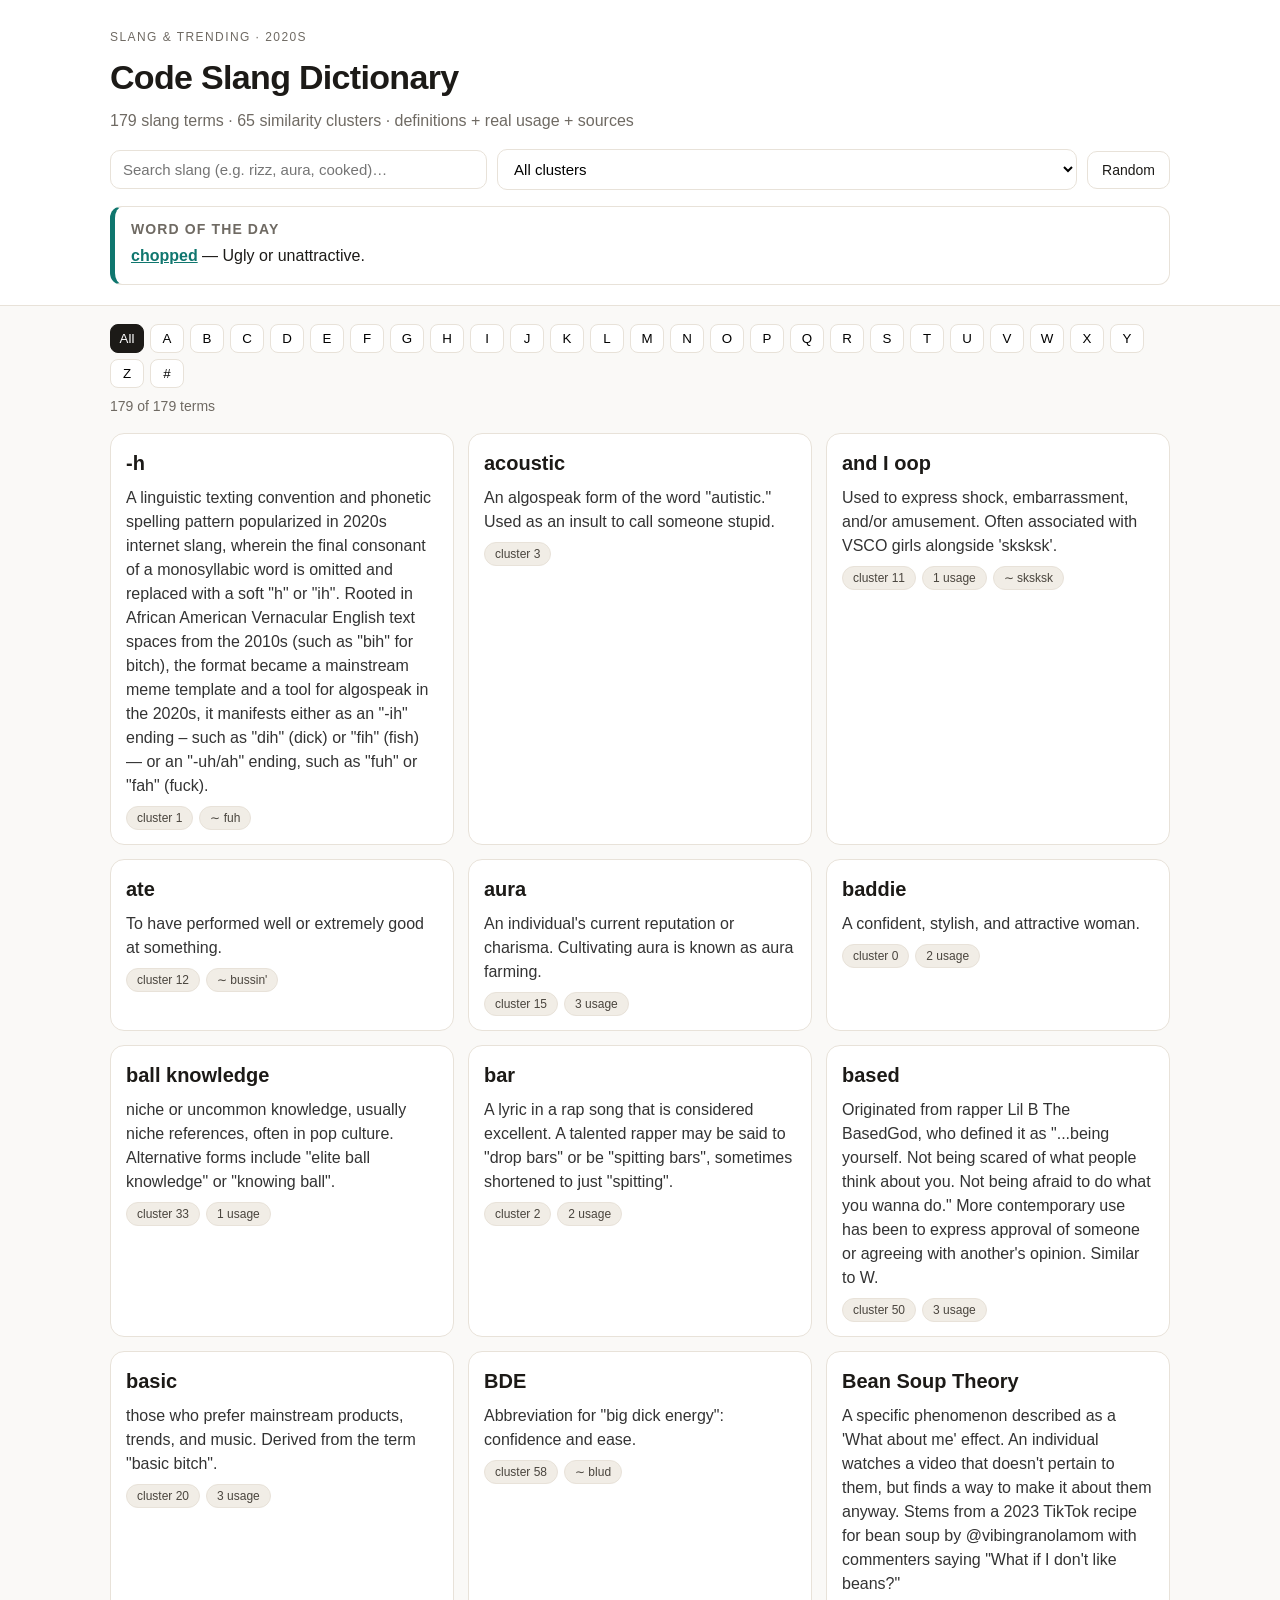
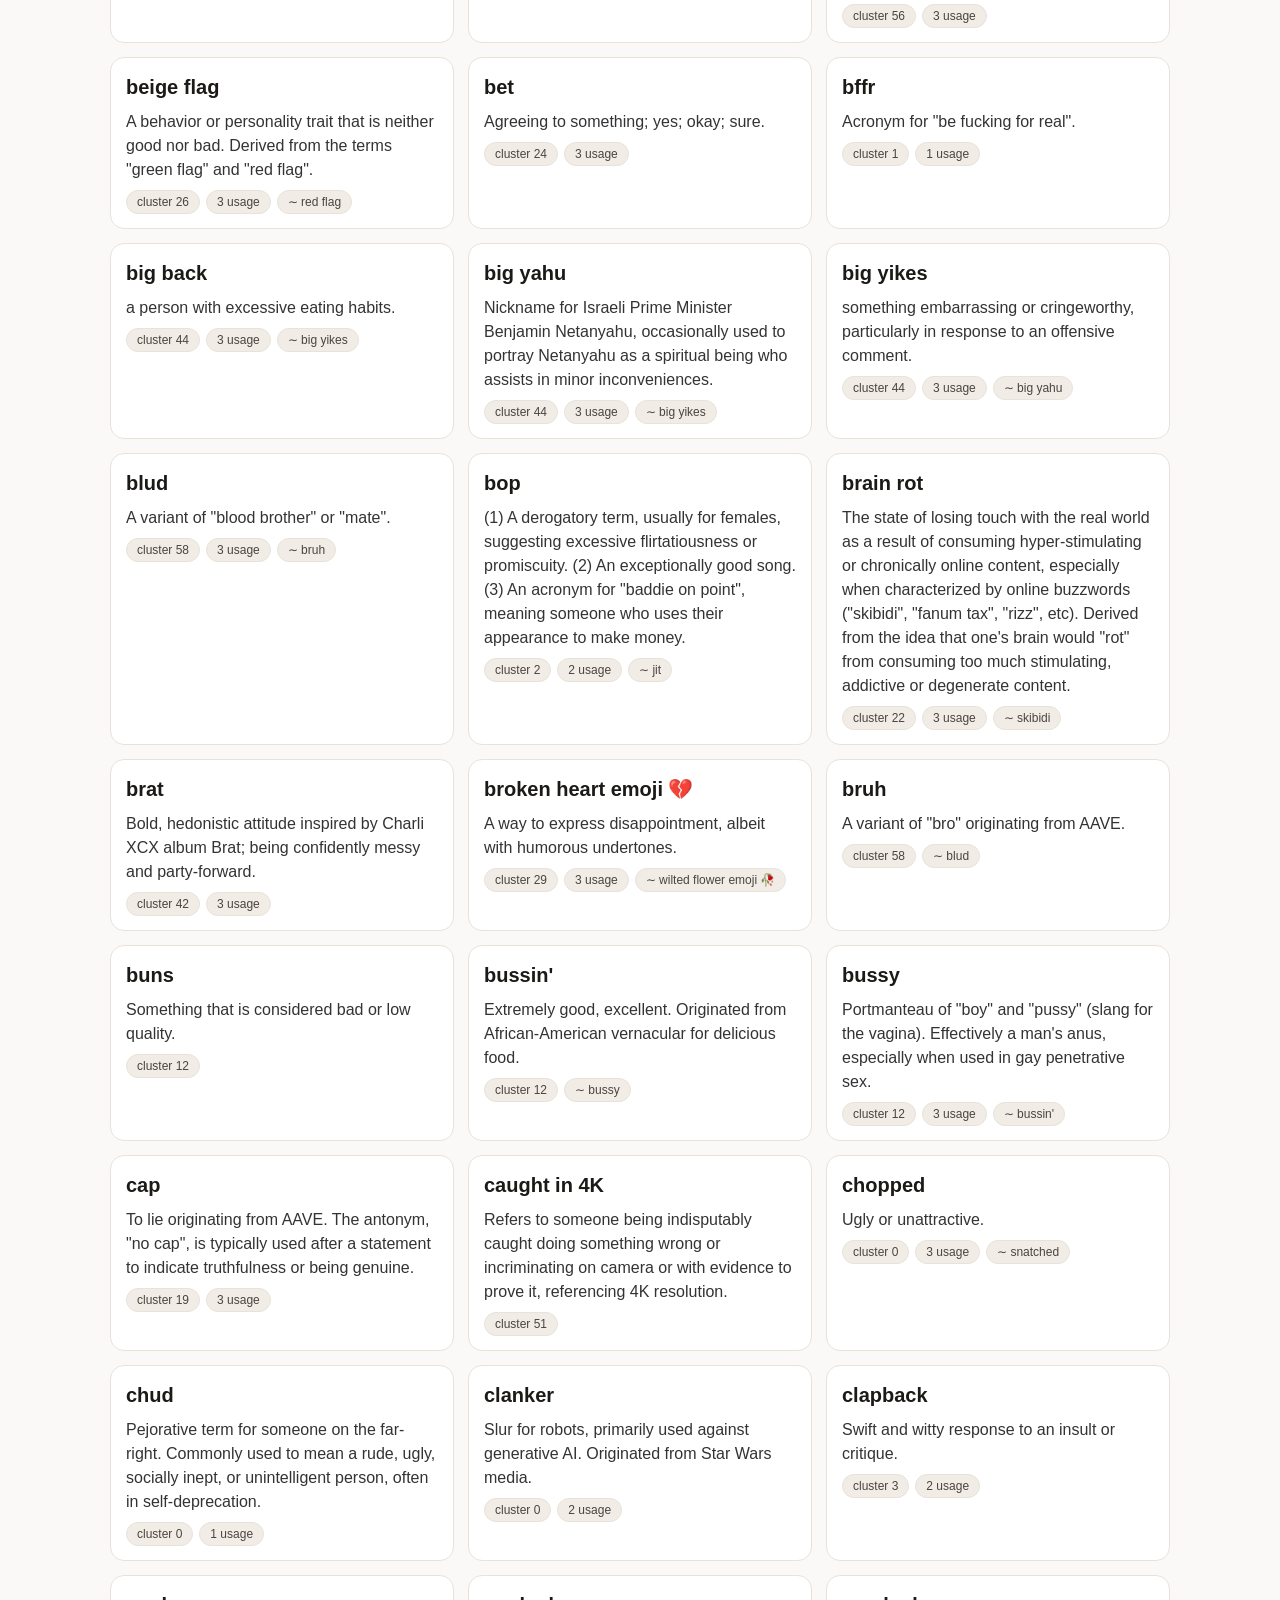
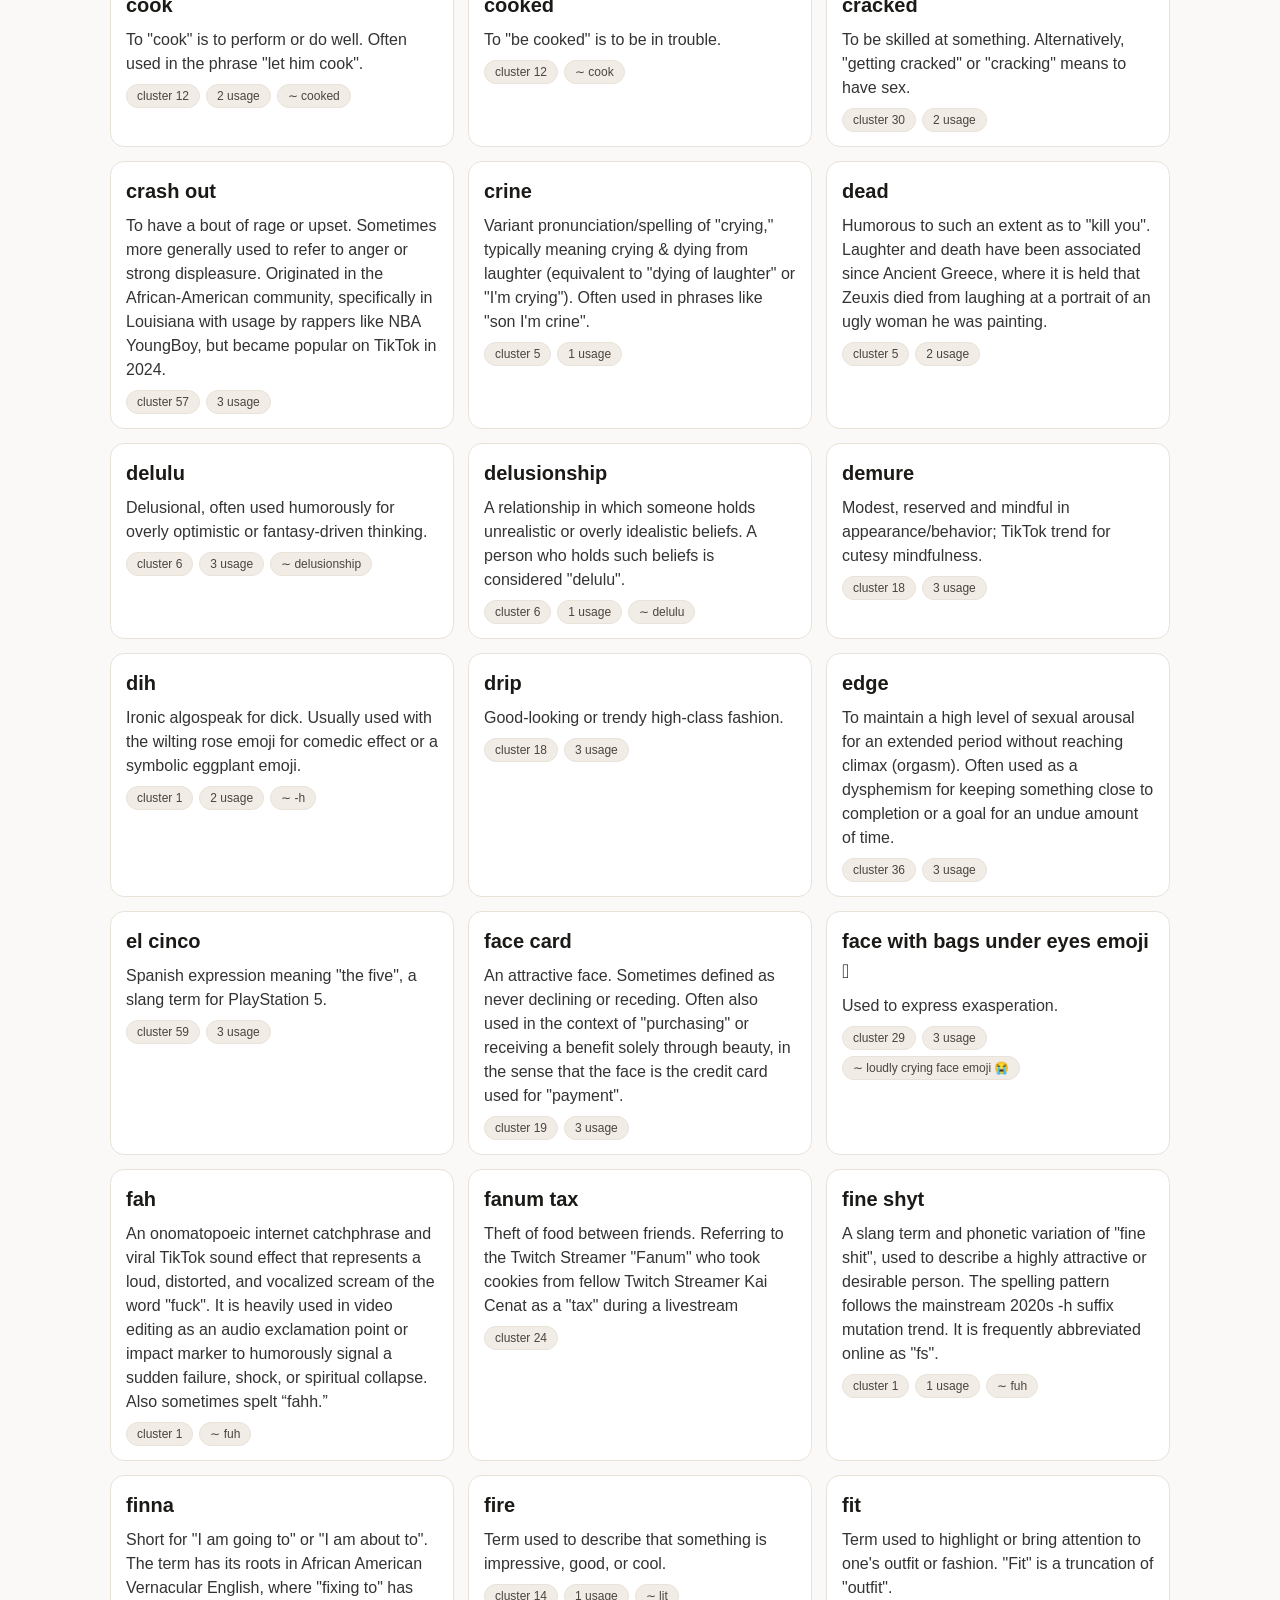
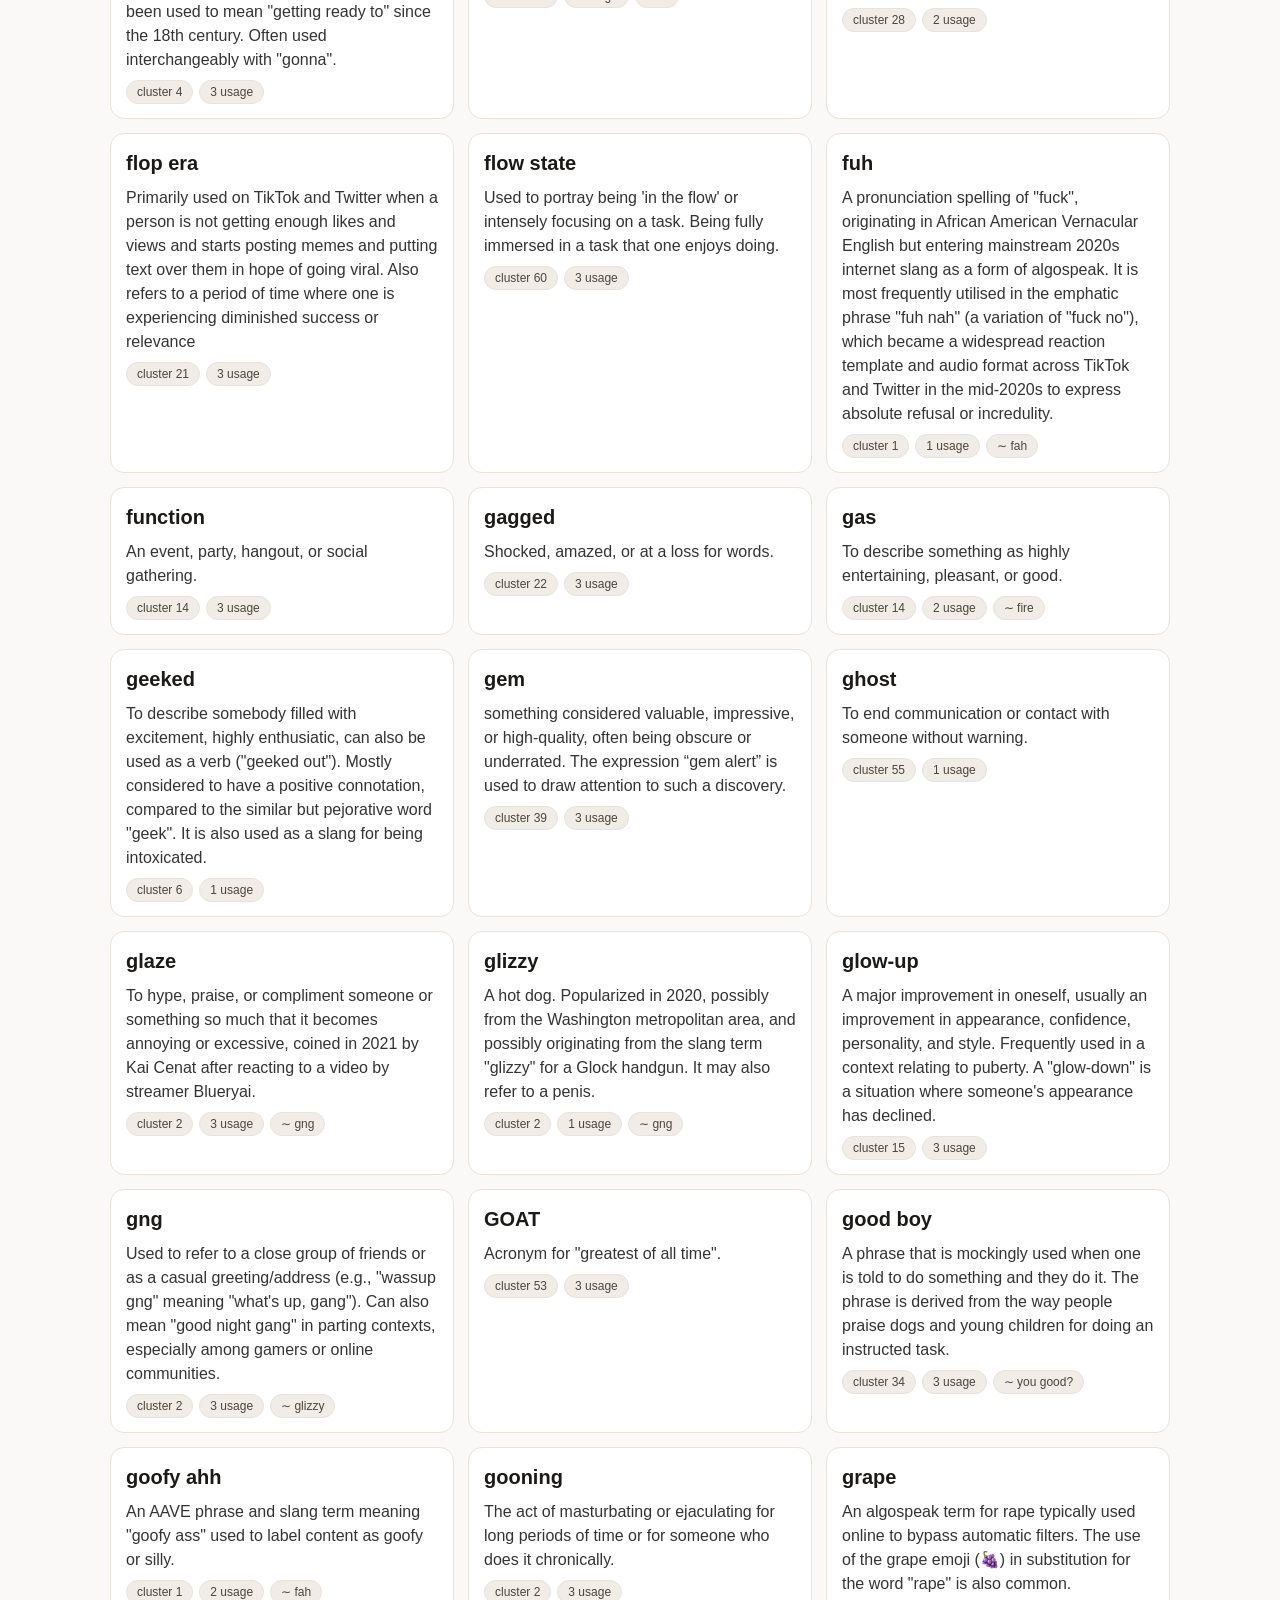
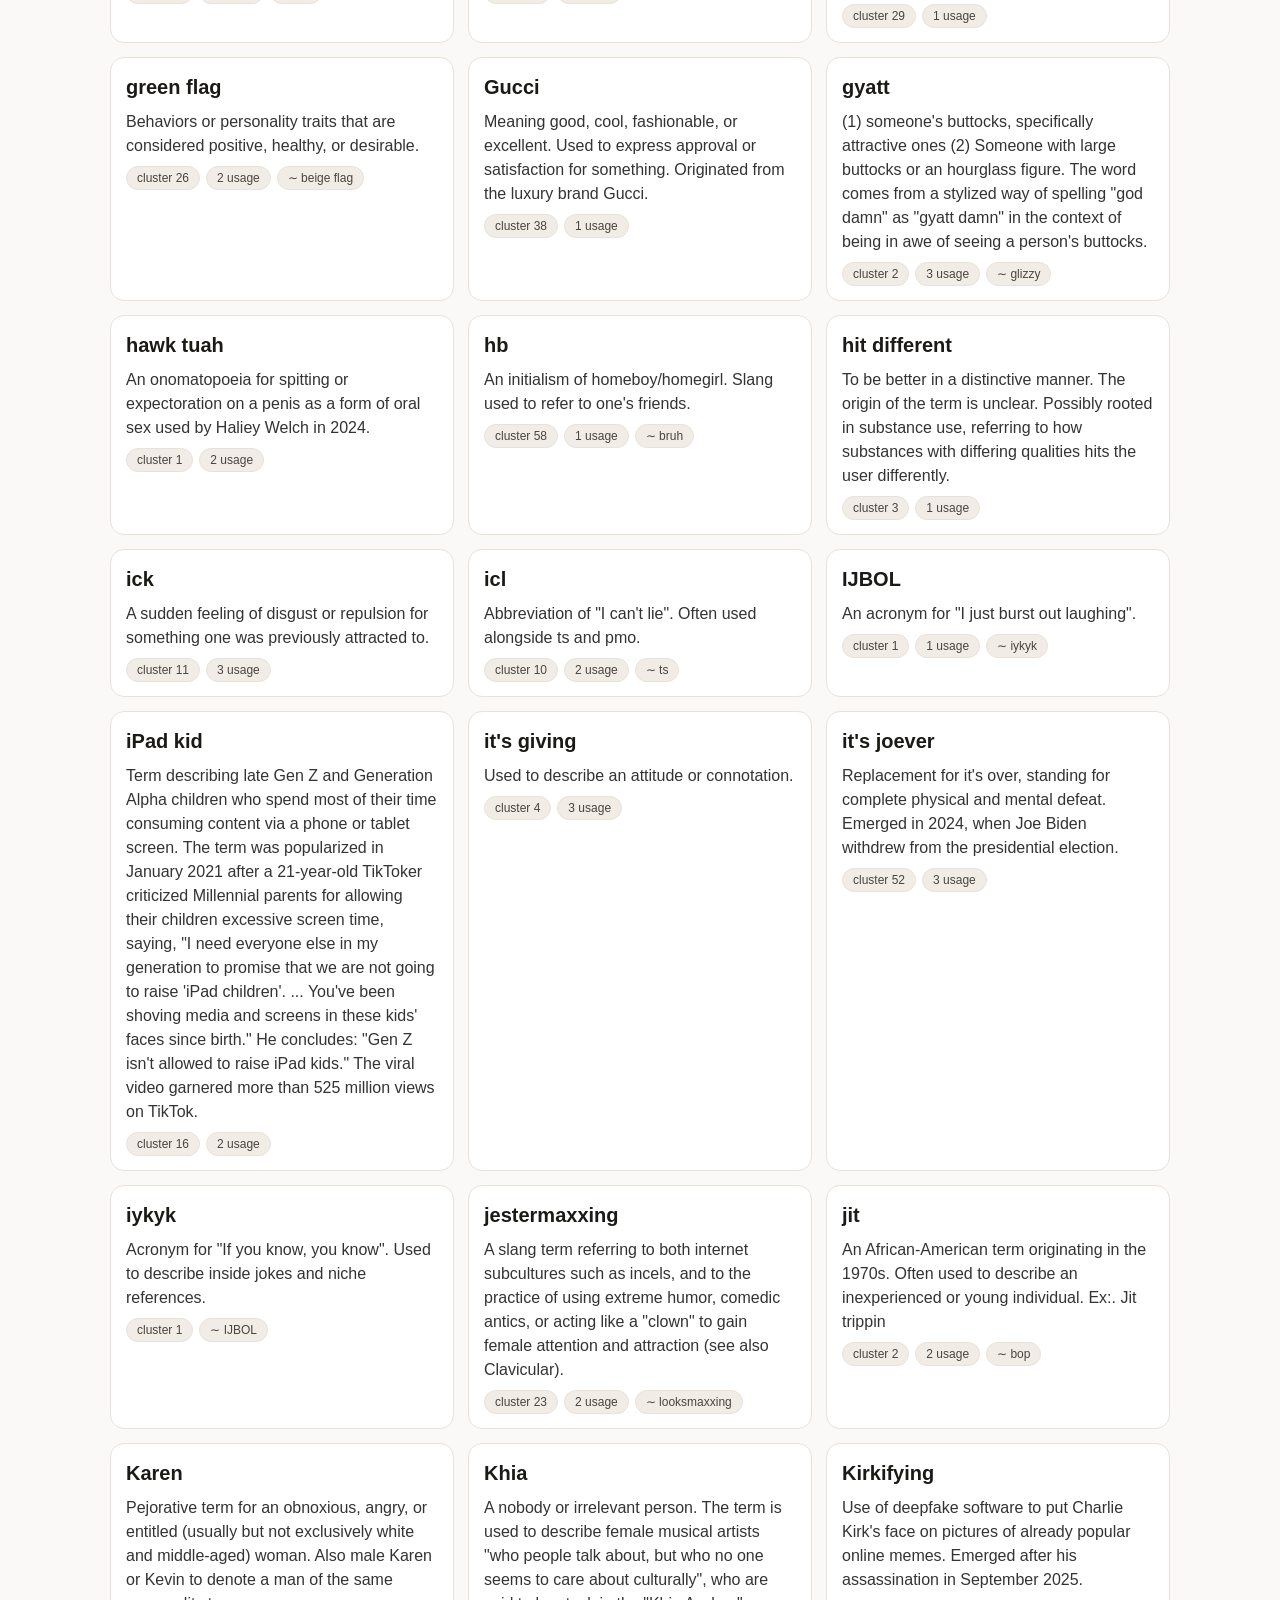
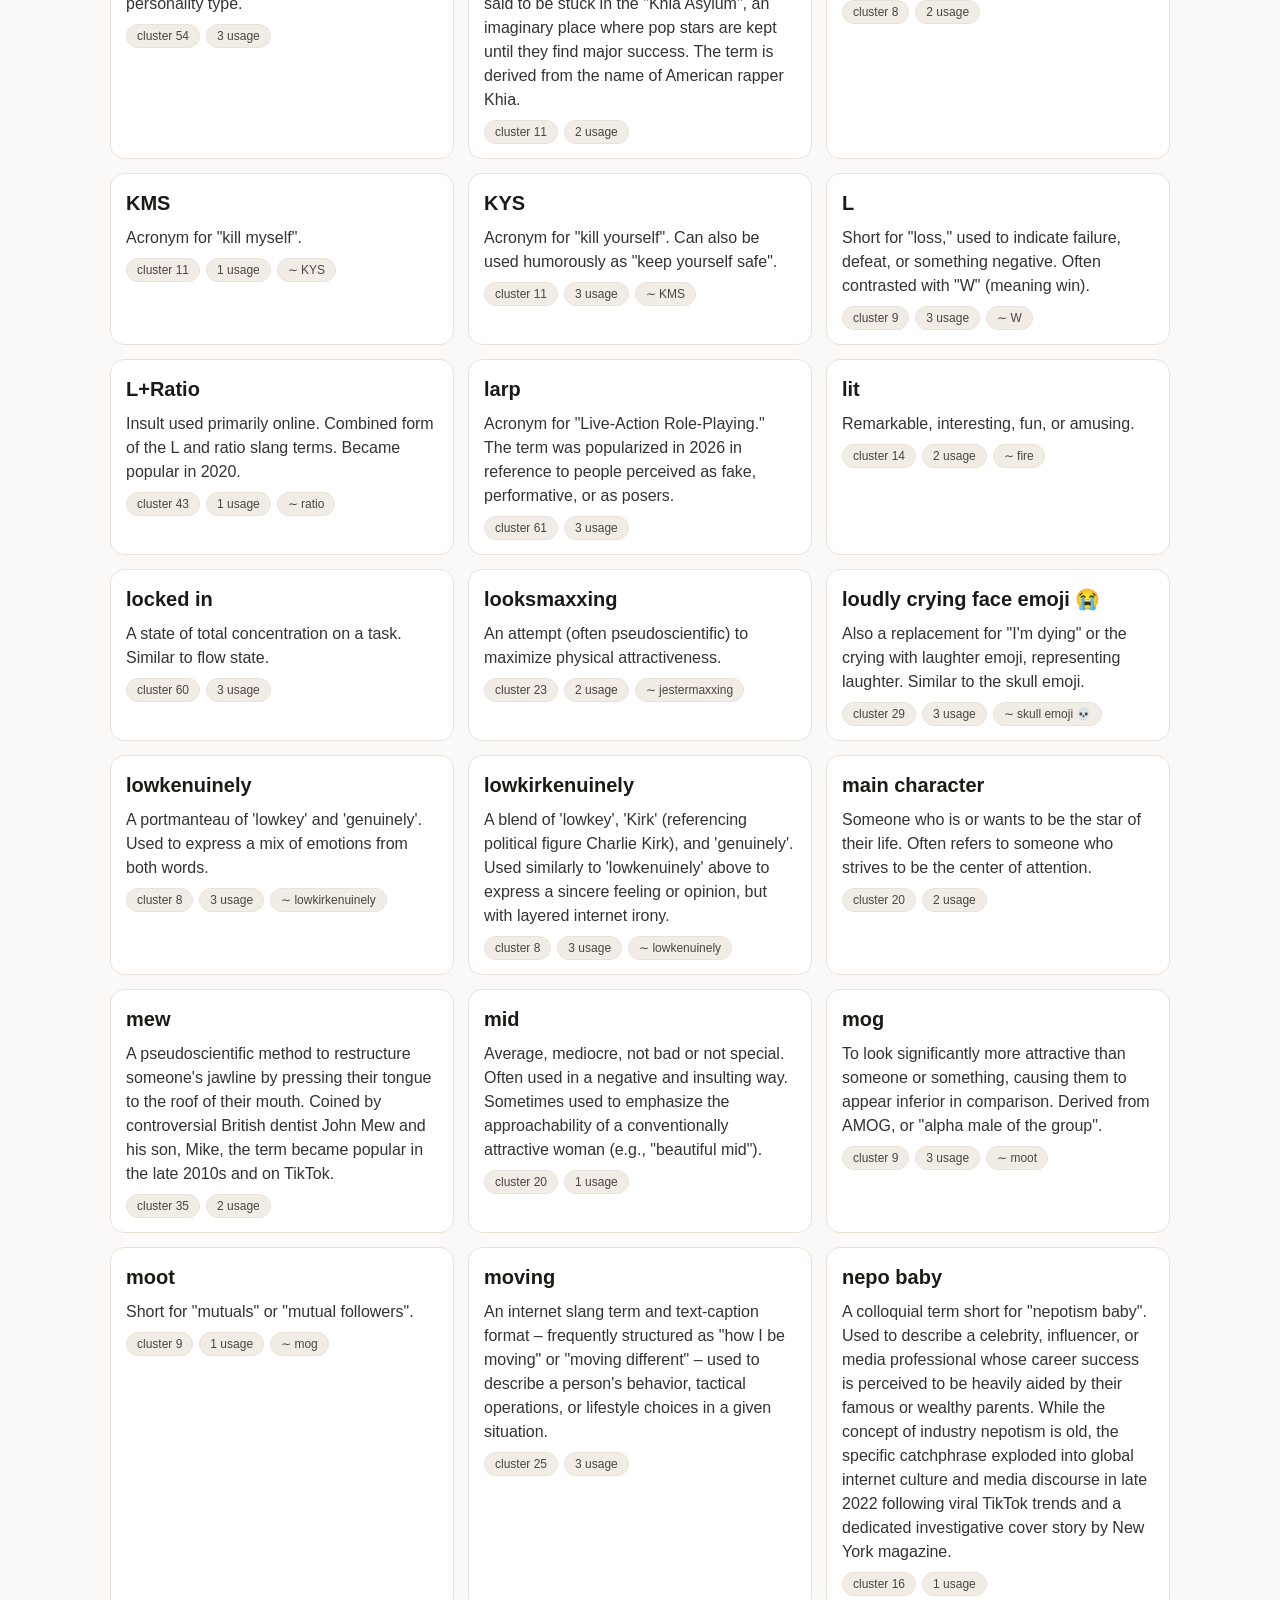
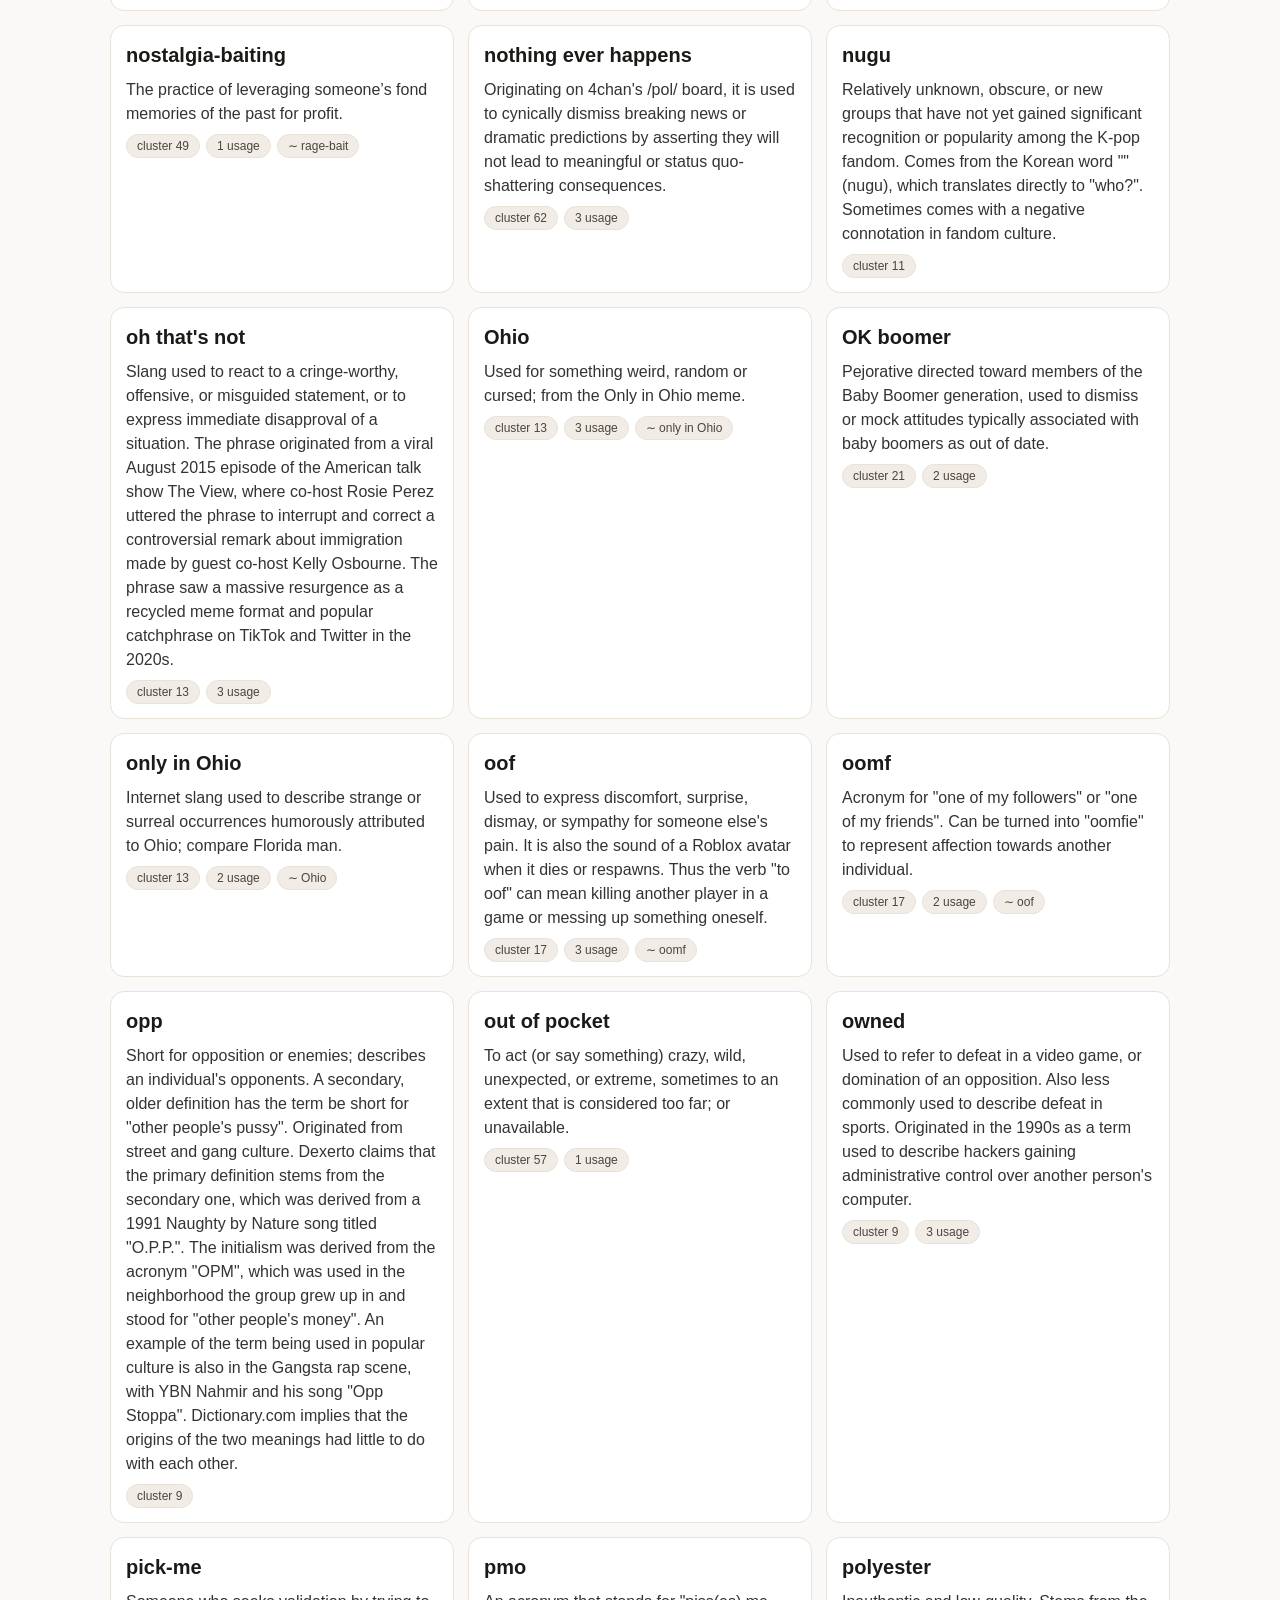
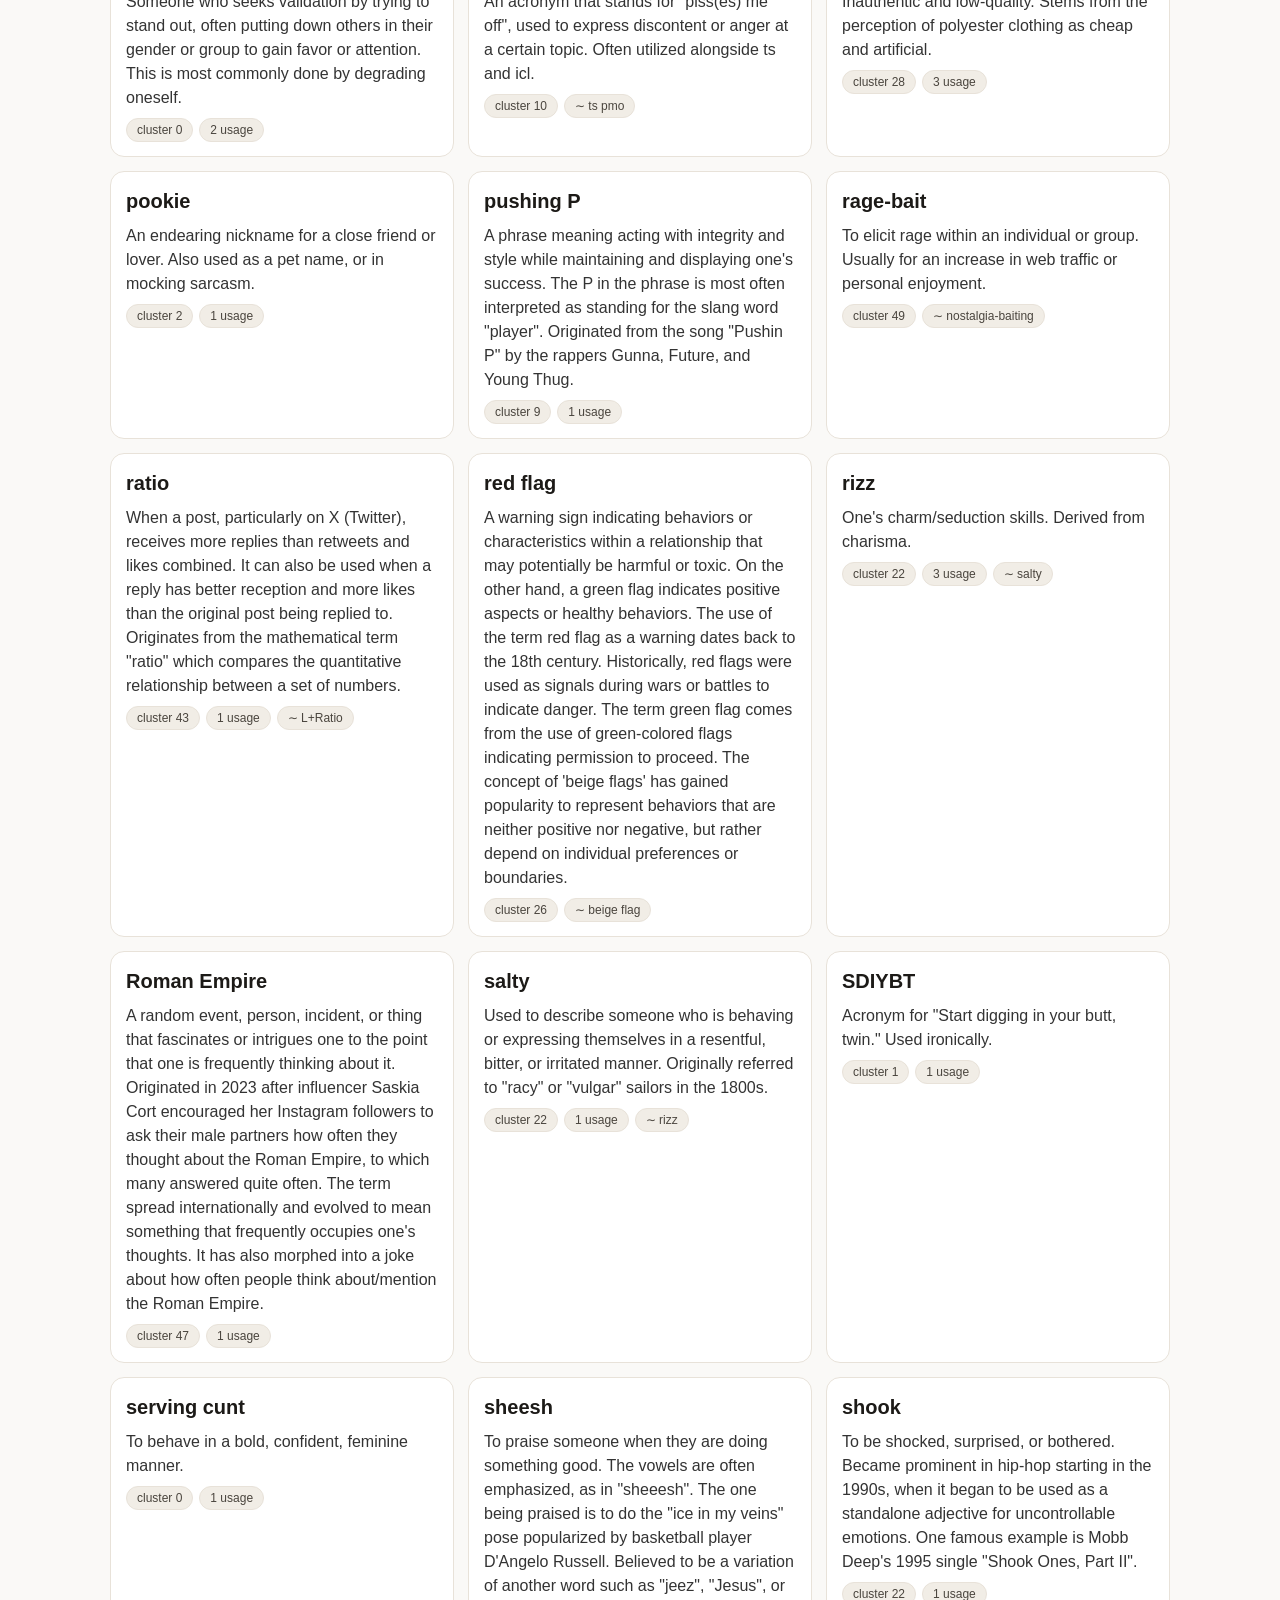
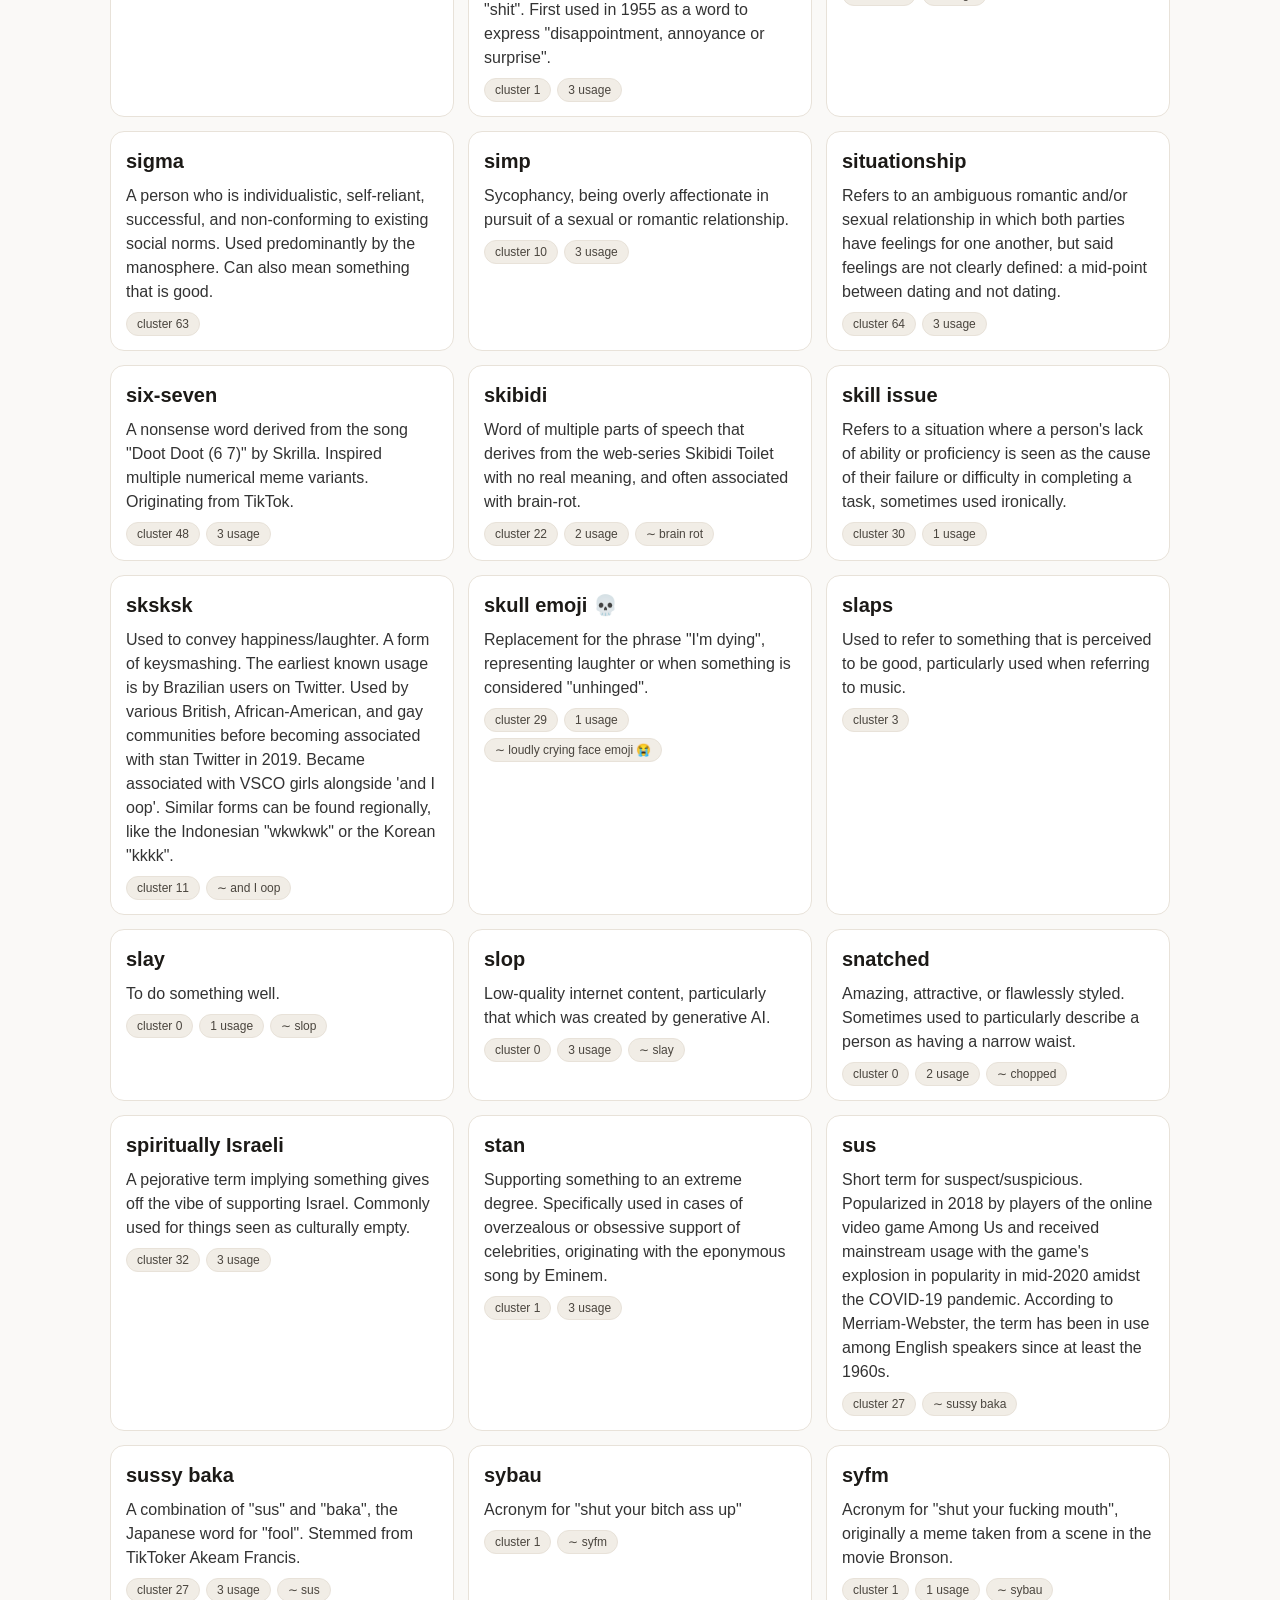
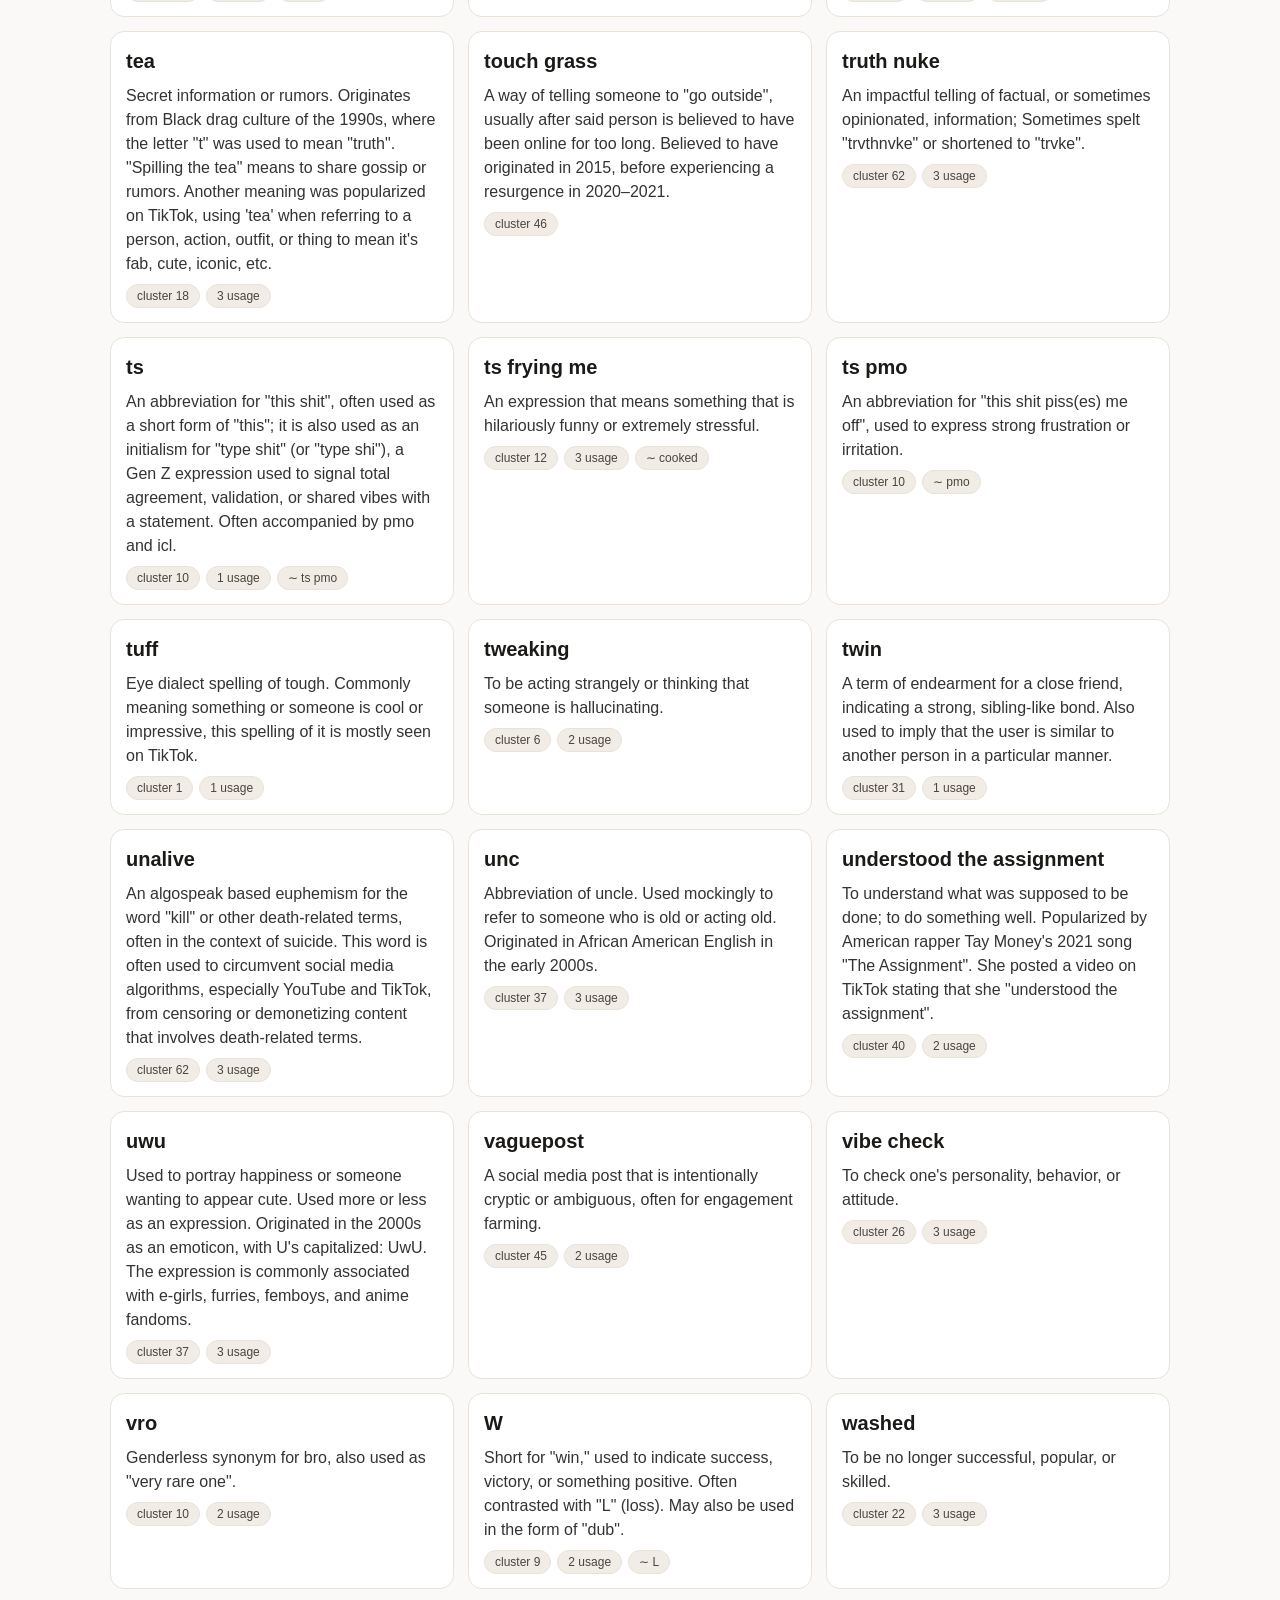
==== docs/index.html @ 379c5617 "Image generation day1" ====
<!DOCTYPE html>
<html lang="en">
<head>
<meta charset="utf-8" />
<meta name="viewport" content="width=device-width, initial-scale=1" />
<title>Code Slang — 2020s Slang Dictionary</title>
<meta name="description" content="Browse 2020s slang definitions with real usage examples, similar terms, and sources." />
<link rel="stylesheet" href="styles.css" />
</head>
<body>
<header class="site-header">
  <div class="wrap">
    <p class="eyebrow">Slang &amp; Trending · 2020s</p>
    <h1>Code Slang Dictionary</h1>
    <p class="sub" id="count-line">Loading definitions…</p>
    <div class="controls">
      <input type="search" id="search" placeholder="Search slang (e.g. rizz, aura, cooked)…" autocomplete="off" />
      <select id="cluster" aria-label="Filter by cluster">
        <option value="">All clusters</option>
      </select>
      <button class="btn" id="random" type="button">Random</button>
    </div>
    <div class="wotd" id="wotd" hidden>
      <h2>Word of the day</h2>
      <p><strong><a id="wotd-link" href="#">—</a></strong> — <span id="wotd-def"></span></p>
    </div>
  </div>
</header>

<main class="wrap">
  <nav class="az" id="az" aria-label="Browse by letter"></nav>
  <p class="meta-line" id="result-line"></p>
  <div class="grid" id="grid"></div>
  <div class="empty" id="empty" hidden>No matches. Try another spelling or pick a different letter.</div>
</main>

<footer class="site">
  <div class="wrap">
    <p>Layout inspired by <a href="https://www.merriam-webster.com/slang">Merriam-Webster Slang</a> (card grid),
    <a href="https://www.urbandictionary.com/">Urban Dictionary</a> (definition-first cards + related words), and
    <a href="https://en.wiktionary.org/wiki/rizz">Wiktionary</a> (definition → usage → similar → sources).</p>
    <p id="gen-line"></p>
  </div>
</footer>

<button id="toTop" class="to-top" type="button" aria-label="Back to top" hidden>↑</button>
<script src="app.js"></script>
</body>
</html>
---- docs/styles.css ----
:root {
  --bg: #faf9f7;
  --card: #ffffff;
  --ink: #1c1a17;
  --muted: #6f6a63;
  --line: #e8e2d9;
  --accent: #0f766e;
  --accent-ink: #ffffff;
  --chip: #f1ede6;
  --quote: #eef7f2;
}
* { box-sizing: border-box; }
body {
  margin: 0;
  background: var(--bg);
  color: var(--ink);
  font-family: -apple-system, BlinkMacSystemFont, "Segoe UI", Roboto, Helvetica, Arial, sans-serif;
  line-height: 1.5;
}
a { color: var(--accent); }
.wrap { max-width: 1100px; margin: 0 auto; padding: 0 20px 48px; }
.site-header {
  border-bottom: 1px solid var(--line);
  background: #fff;
}
.site-header .wrap { padding-top: 28px; padding-bottom: 20px; }
.eyebrow {
  text-transform: uppercase;
  letter-spacing: 0.12em;
  font-size: 12px;
  color: var(--muted);
  margin: 0 0 6px;
}
h1 { margin: 0 0 6px; font-size: 34px; letter-spacing: -0.02em; }
.sub { margin: 0 0 16px; color: var(--muted); }
.controls {
  display: flex;
  gap: 10px;
  flex-wrap: wrap;
  align-items: center;
}
.controls input[type="search"], .controls select {
  padding: 10px 12px;
  border: 1px solid var(--line);
  border-radius: 10px;
  font-size: 15px;
  background: #fff;
}
.controls input[type="search"] { flex: 1 1 260px; }
.btn {
  display: inline-block;
  padding: 10px 14px;
  border-radius: 10px;
  border: 1px solid var(--line);
  background: #fff;
  cursor: pointer;
  text-decoration: none;
  color: var(--ink);
  font-size: 14px;
}
.btn.primary { background: var(--accent); border-color: var(--accent); color: var(--accent-ink); }
.btn:hover { filter: brightness(0.97); }
.wotd {
  margin-top: 16px;
  background: #fff;
  border: 1px solid var(--line);
  border-left: 5px solid var(--accent);
  border-radius: 12px;
  padding: 12px 16px;
}
.wotd h2 { margin: 0 0 4px; font-size: 14px; text-transform: uppercase; letter-spacing: 0.08em; color: var(--muted); }
.wotd p { margin: 4px 0; }
.az { display: flex; flex-wrap: wrap; gap: 6px; margin: 18px 0 6px; }
.az button {
  border: 1px solid var(--line);
  background: #fff;
  border-radius: 8px;
  min-width: 34px;
  padding: 6px 8px;
  cursor: pointer;
}
.az button[aria-pressed="true"] { background: var(--ink); color: #fff; border-color: var(--ink); }
.meta-line { color: var(--muted); font-size: 14px; margin: 8px 0 16px; }
.grid {
  display: grid;
  grid-template-columns: repeat(3, 1fr);
  gap: 14px;
}
@media (max-width: 900px) { .grid { grid-template-columns: repeat(2, 1fr); } }
@media (max-width: 600px) { .grid { grid-template-columns: 1fr; } h1 { font-size: 27px; } }
.card {
  background: var(--card);
  border: 1px solid var(--line);
  border-radius: 14px;
  padding: 14px 15px;
  display: flex;
  flex-direction: column;
  gap: 8px;
}
.card h3 { margin: 0; font-size: 20px; }
.card h3 a { color: var(--ink); text-decoration: none; }
.card h3 a:hover { color: var(--accent); text-decoration: underline; }
.card p.def { margin: 0; color: #333; }
.tags { display: flex; flex-wrap: wrap; gap: 6px; }
.chip {
  display: inline-block;
  background: var(--chip);
  border: 1px solid var(--line);
  border-radius: 999px;
  padding: 2px 10px;
  font-size: 12px;
  color: #4a453e;
  text-decoration: none;
}
.chip:hover { border-color: var(--accent); color: var(--accent); }
.chip.dark { background: var(--ink); color: #fff; border-color: var(--ink); }
.empty { padding: 30px; text-align: center; color: var(--muted); }
.detail {
  background: #fff;
  border: 1px solid var(--line);
  border-radius: 16px;
  padding: 24px;
  margin-top: 20px;
}
.detail h1 { font-size: 40px; margin: 0; }
.forms { display: flex; gap: 6px; flex-wrap: wrap; margin: 10px 0; }
section.block { margin-top: 22px; }
section.block h2 {
  font-size: 13px;
  text-transform: uppercase;
  letter-spacing: 0.1em;
  color: var(--muted);
  border-bottom: 1px solid var(--line);
  padding-bottom: 6px;
}
.use {
  background: var(--quote);
  border-left: 4px solid var(--accent);
  border-radius: 0 10px 10px 0;
  padding: 10px 12px;
  margin: 10px 0;
}
.use .src { font-size: 13px; color: var(--muted); }
.src-list { list-style: none; padding: 0; margin: 0; }
.src-list li { padding: 8px 0; border-bottom: 1px dashed var(--line); }
.src-list .domain { color: var(--muted); font-size: 13px; }
.pager { display: flex; justify-content: space-between; gap: 10px; margin-top: 18px; }
.top-link { font-size: 14px; }
footer.site { color: var(--muted); font-size: 13px; padding: 20px 0 40px; }
footer.site .wrap { padding-bottom: 0; }
.to-top {
  position: fixed;
  right: 20px;
  bottom: 20px;
  width: 44px;
  height: 44px;
  border-radius: 50%;
  border: 1px solid var(--ink);
  background: var(--ink);
  color: #fff;
  font-size: 20px;
  line-height: 1;
  cursor: pointer;
  opacity: 0;
  visibility: hidden;
  transform: translateY(8px);
  transition: opacity 0.2s ease, transform 0.2s ease, visibility 0.2s;
  z-index: 50;
}
.to-top.show {
  opacity: 1;
  visibility: visible;
  transform: translateY(0);
}
.to-top:hover { background: var(--accent); border-color: var(--accent); }
.to-top:focus-visible { outline: 2px solid var(--accent); outline-offset: 2px; }
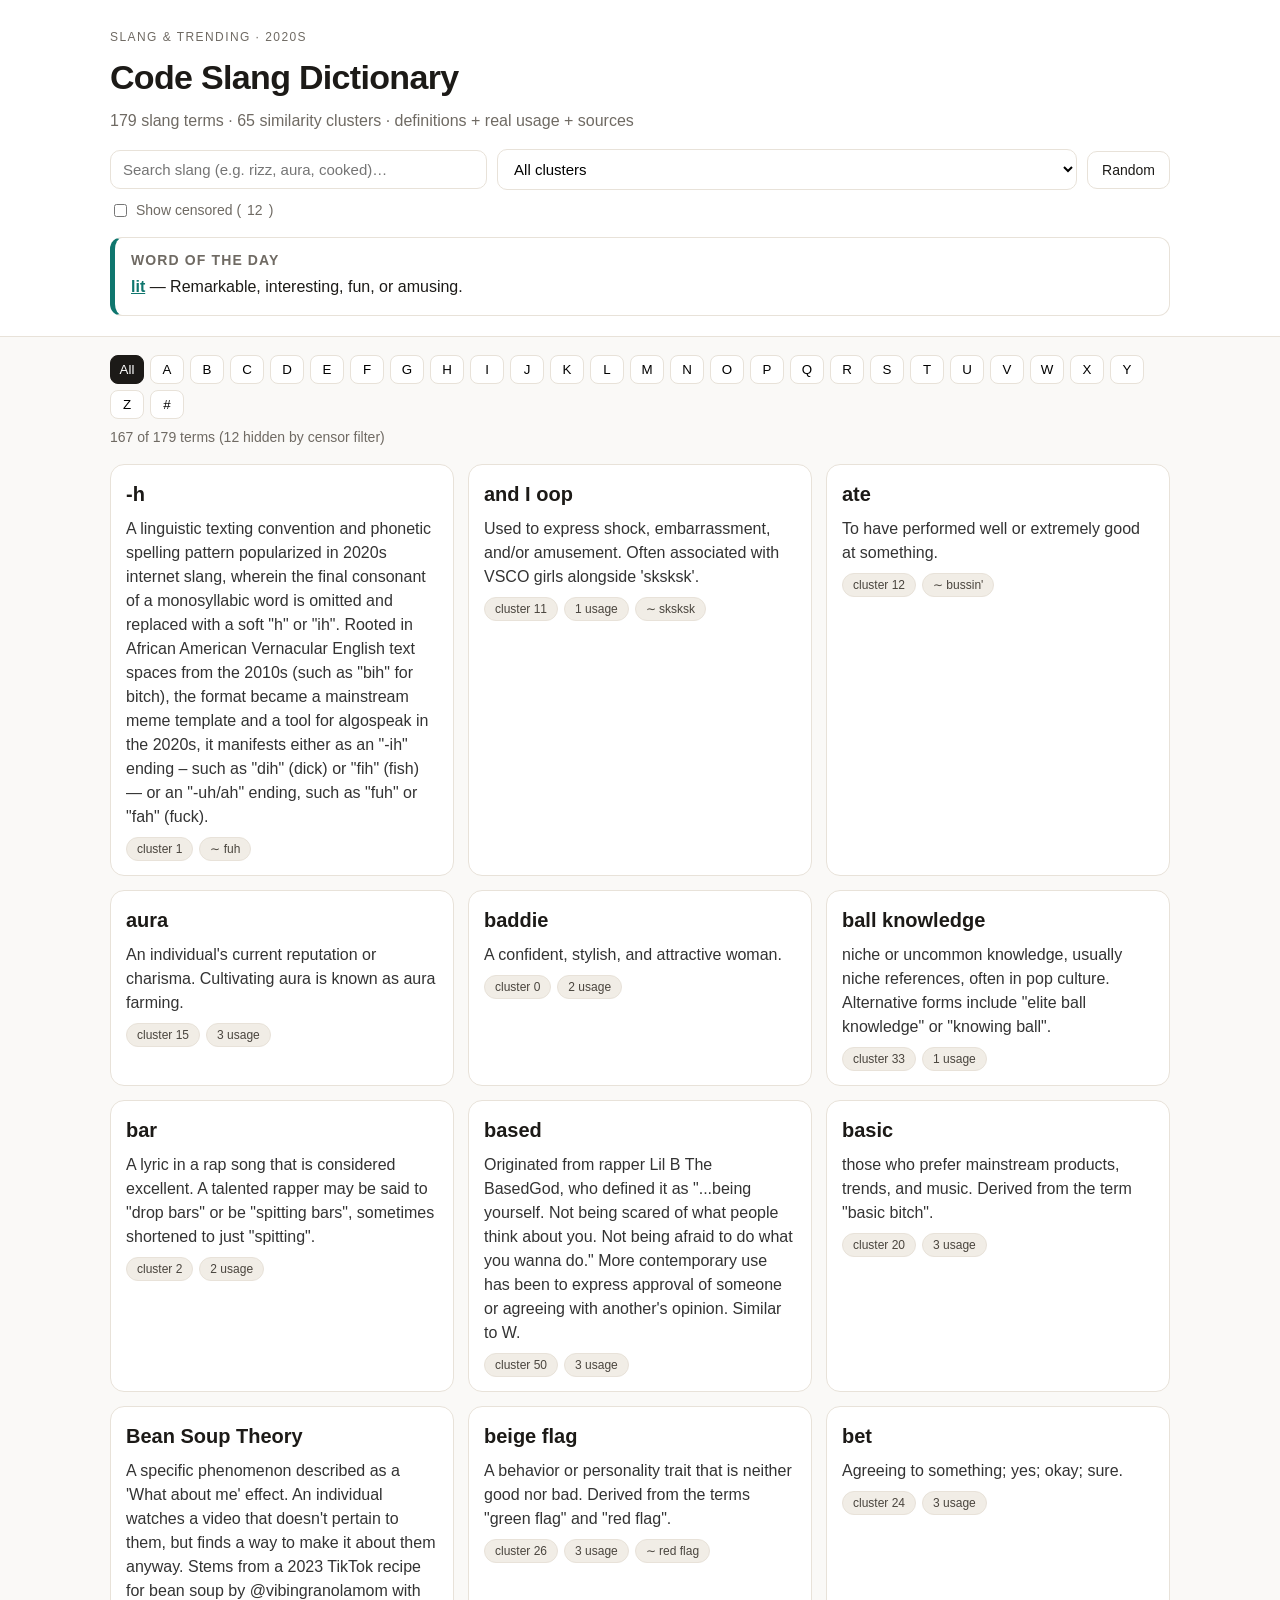
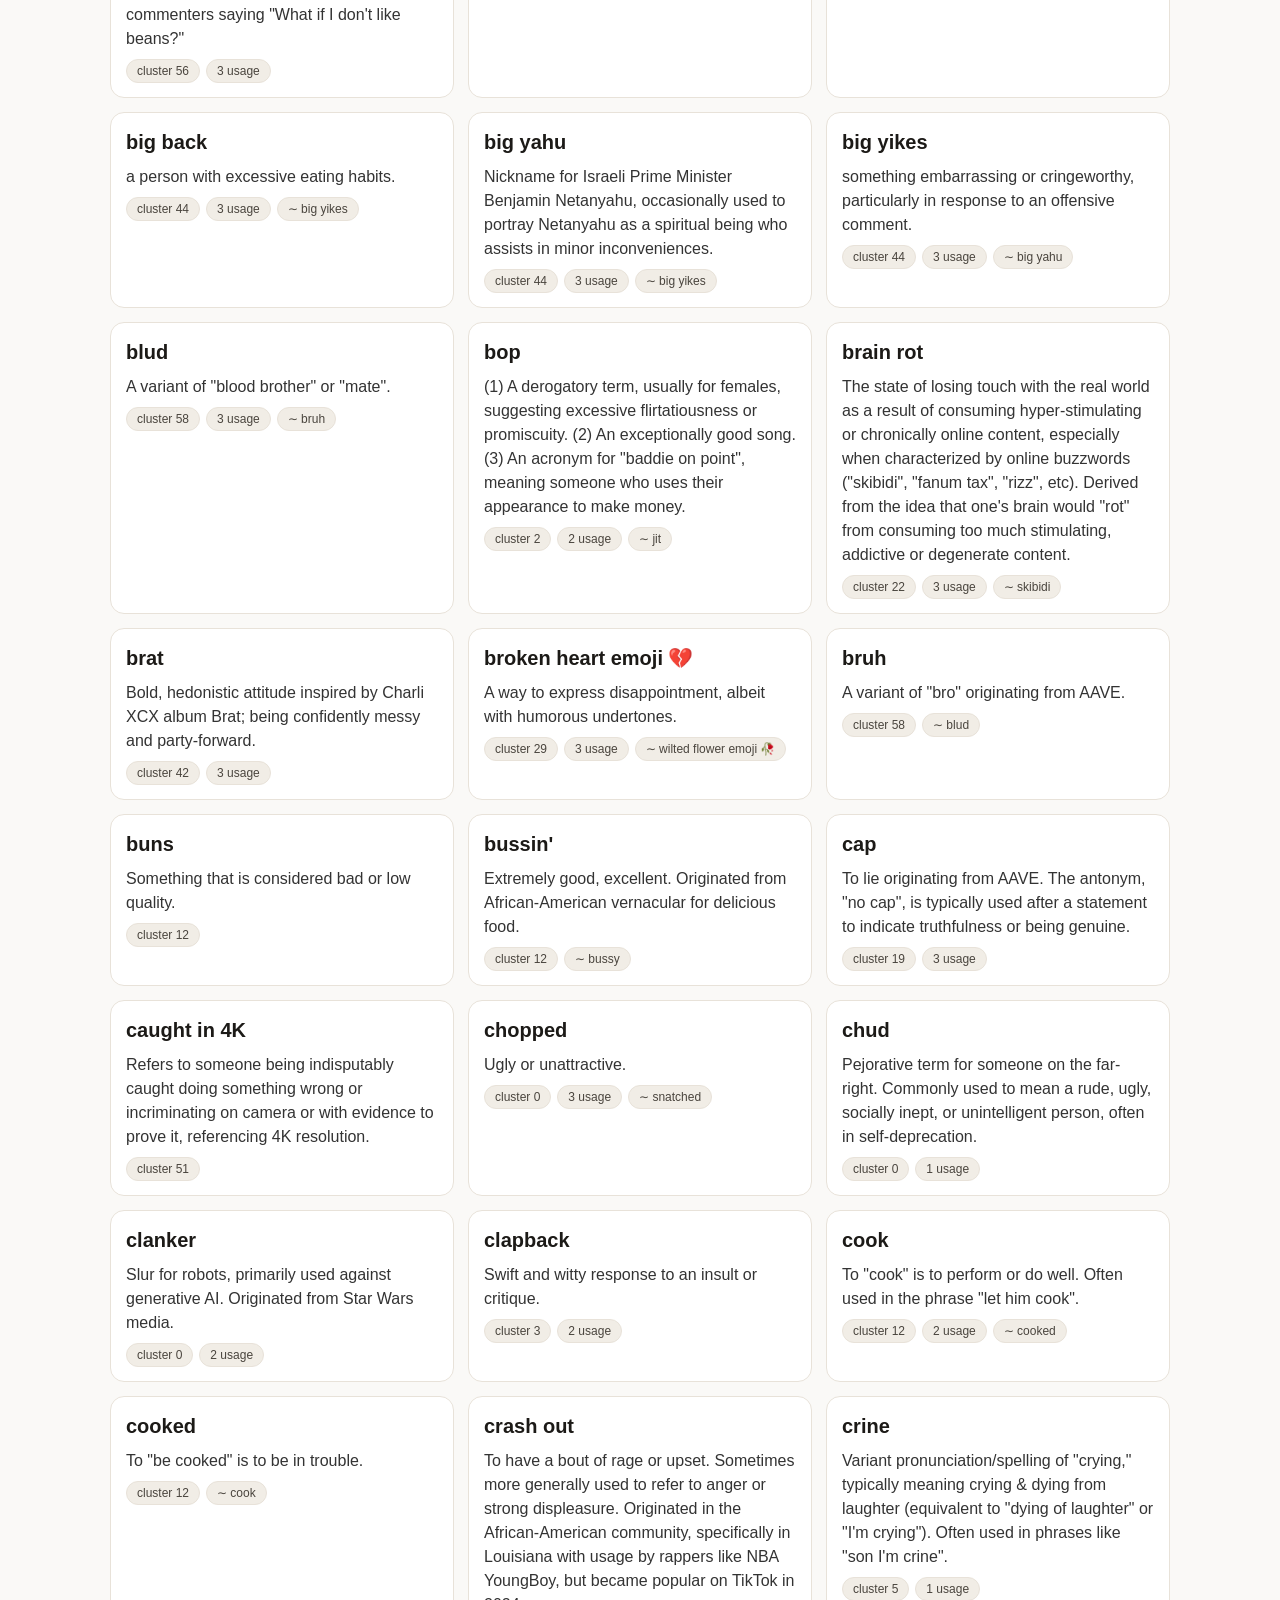
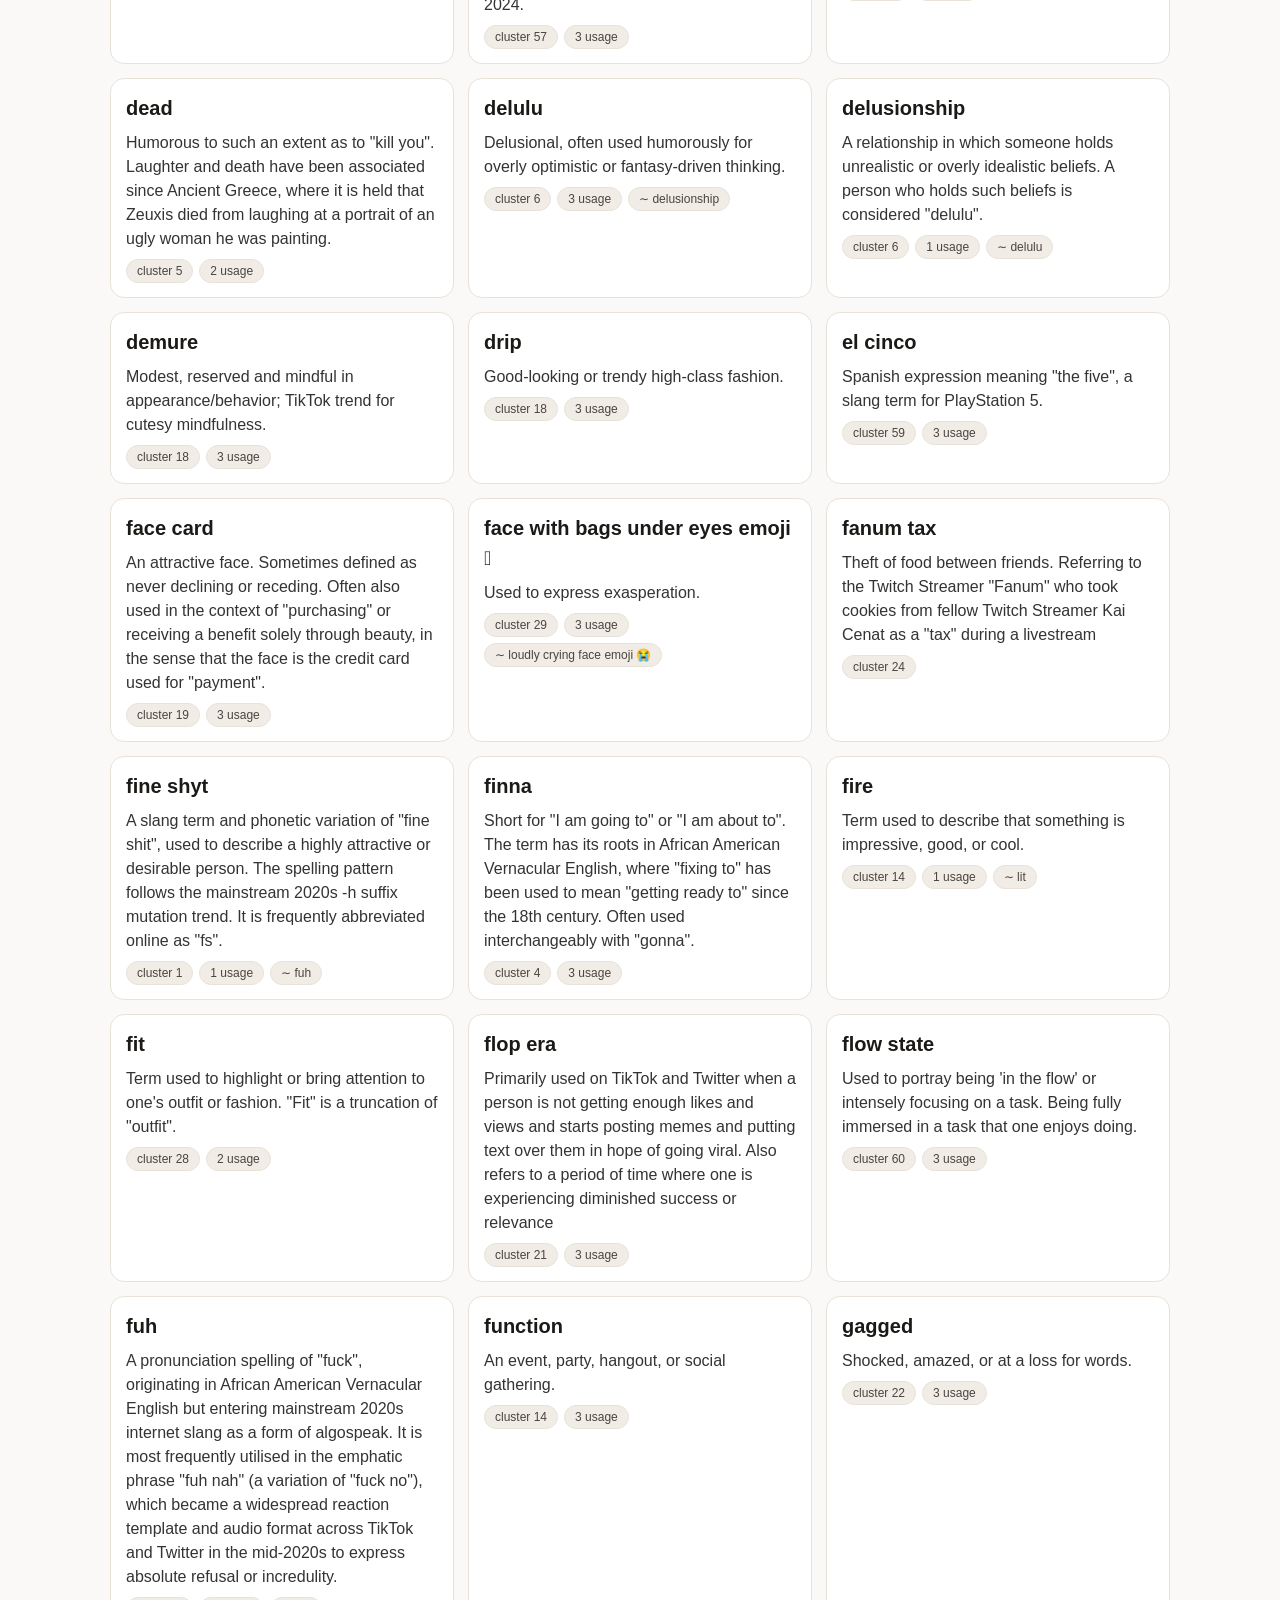
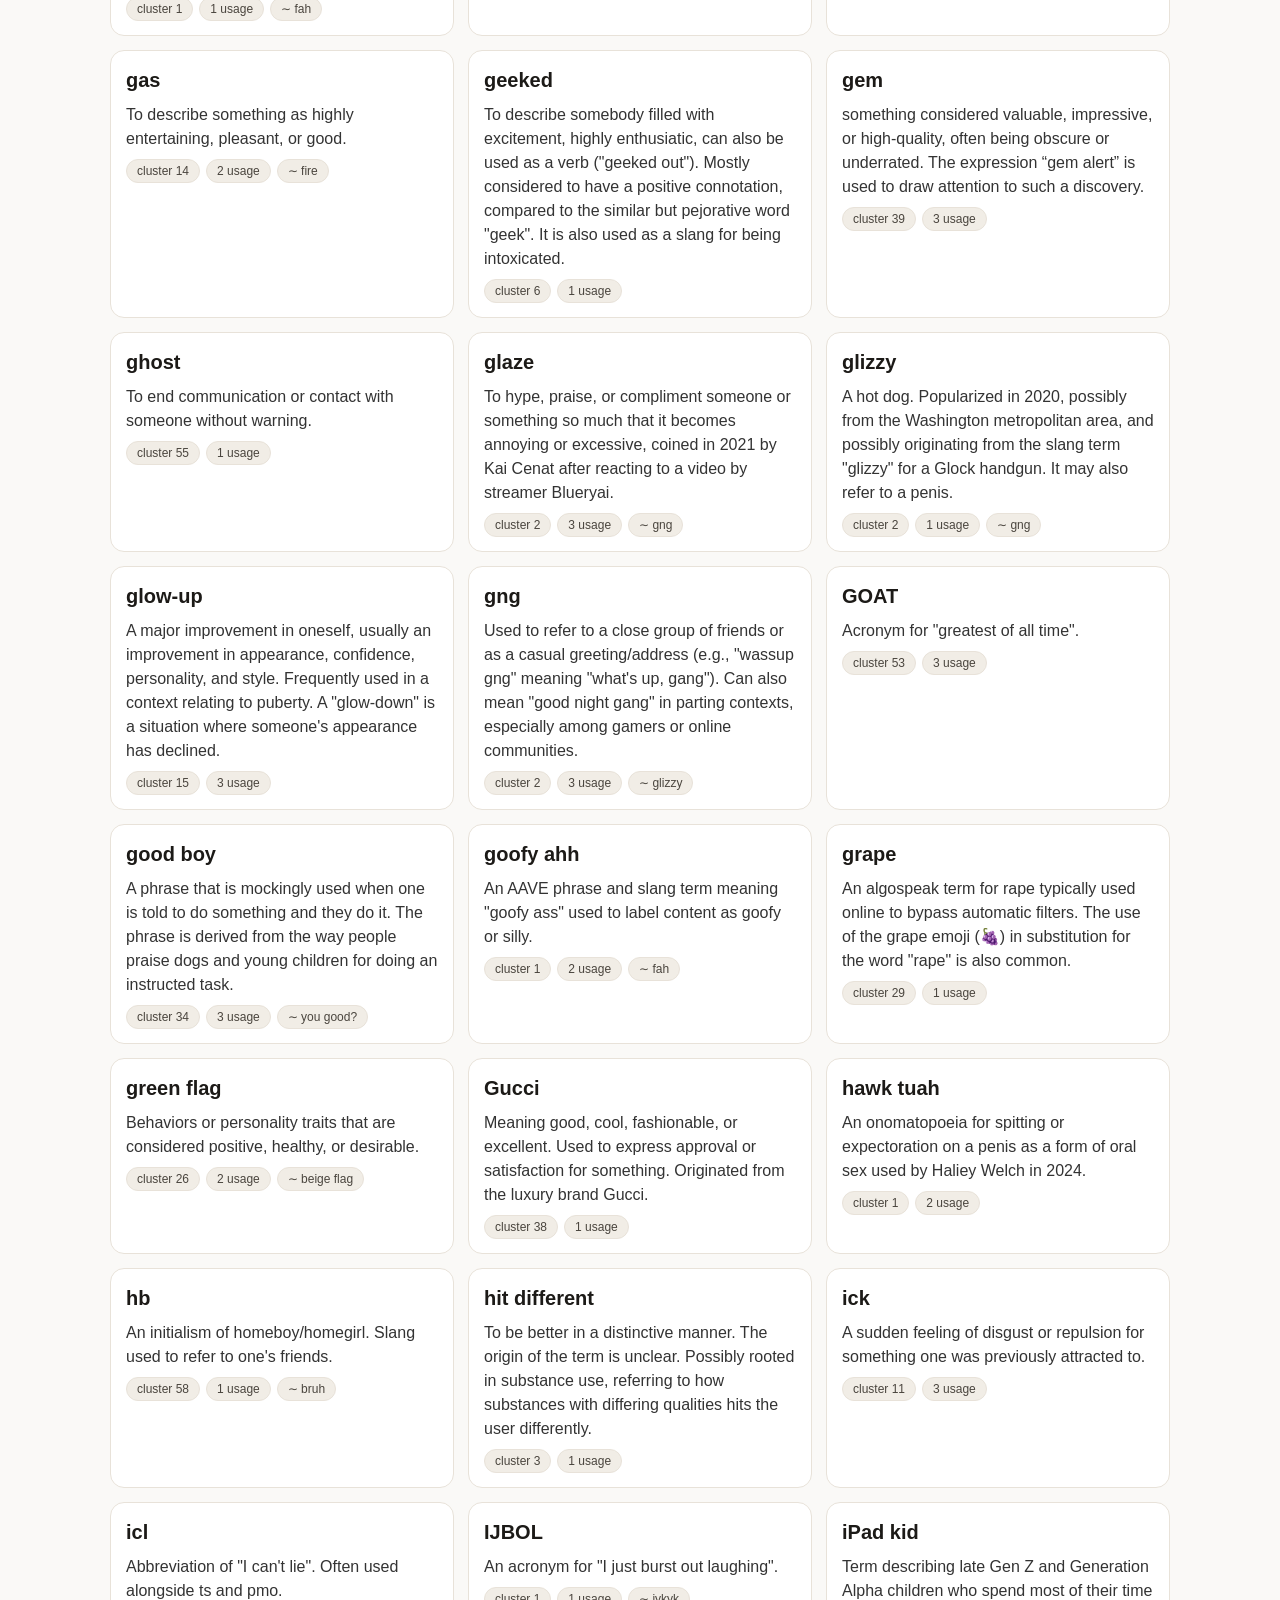
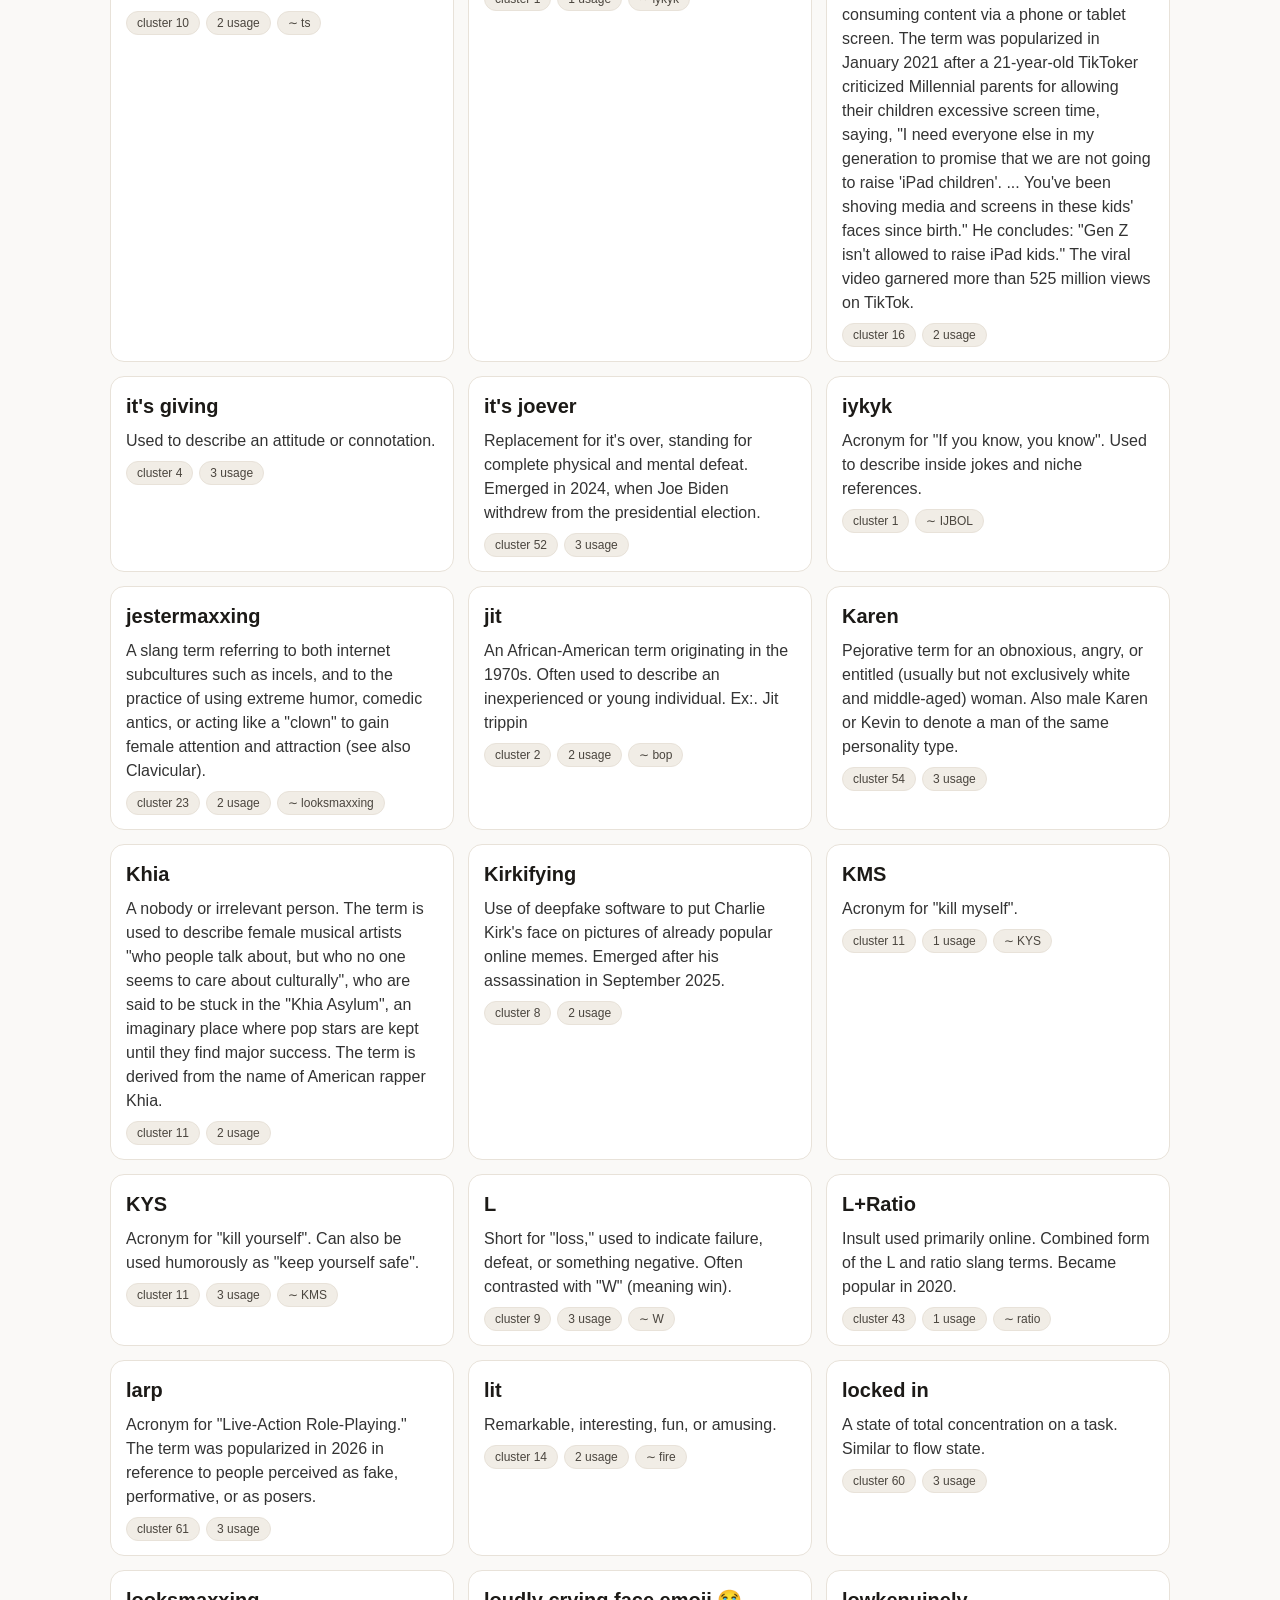
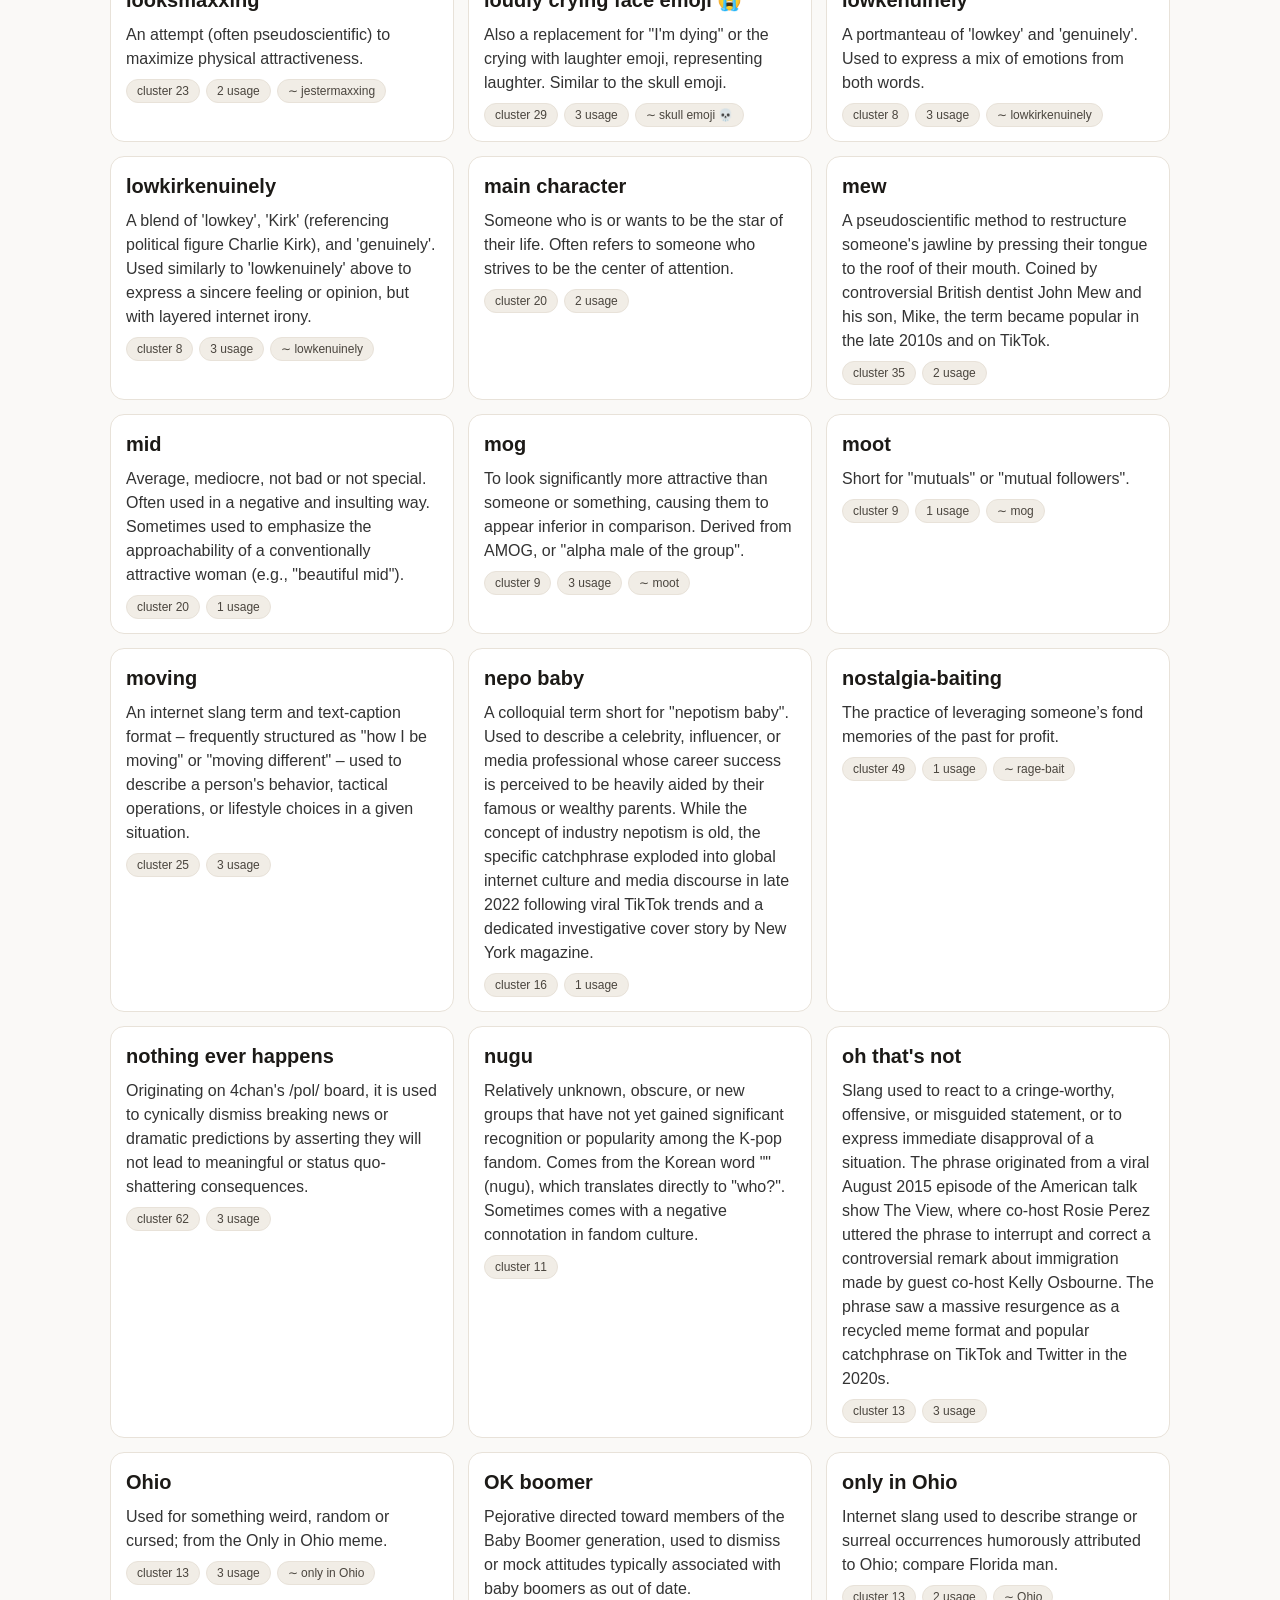
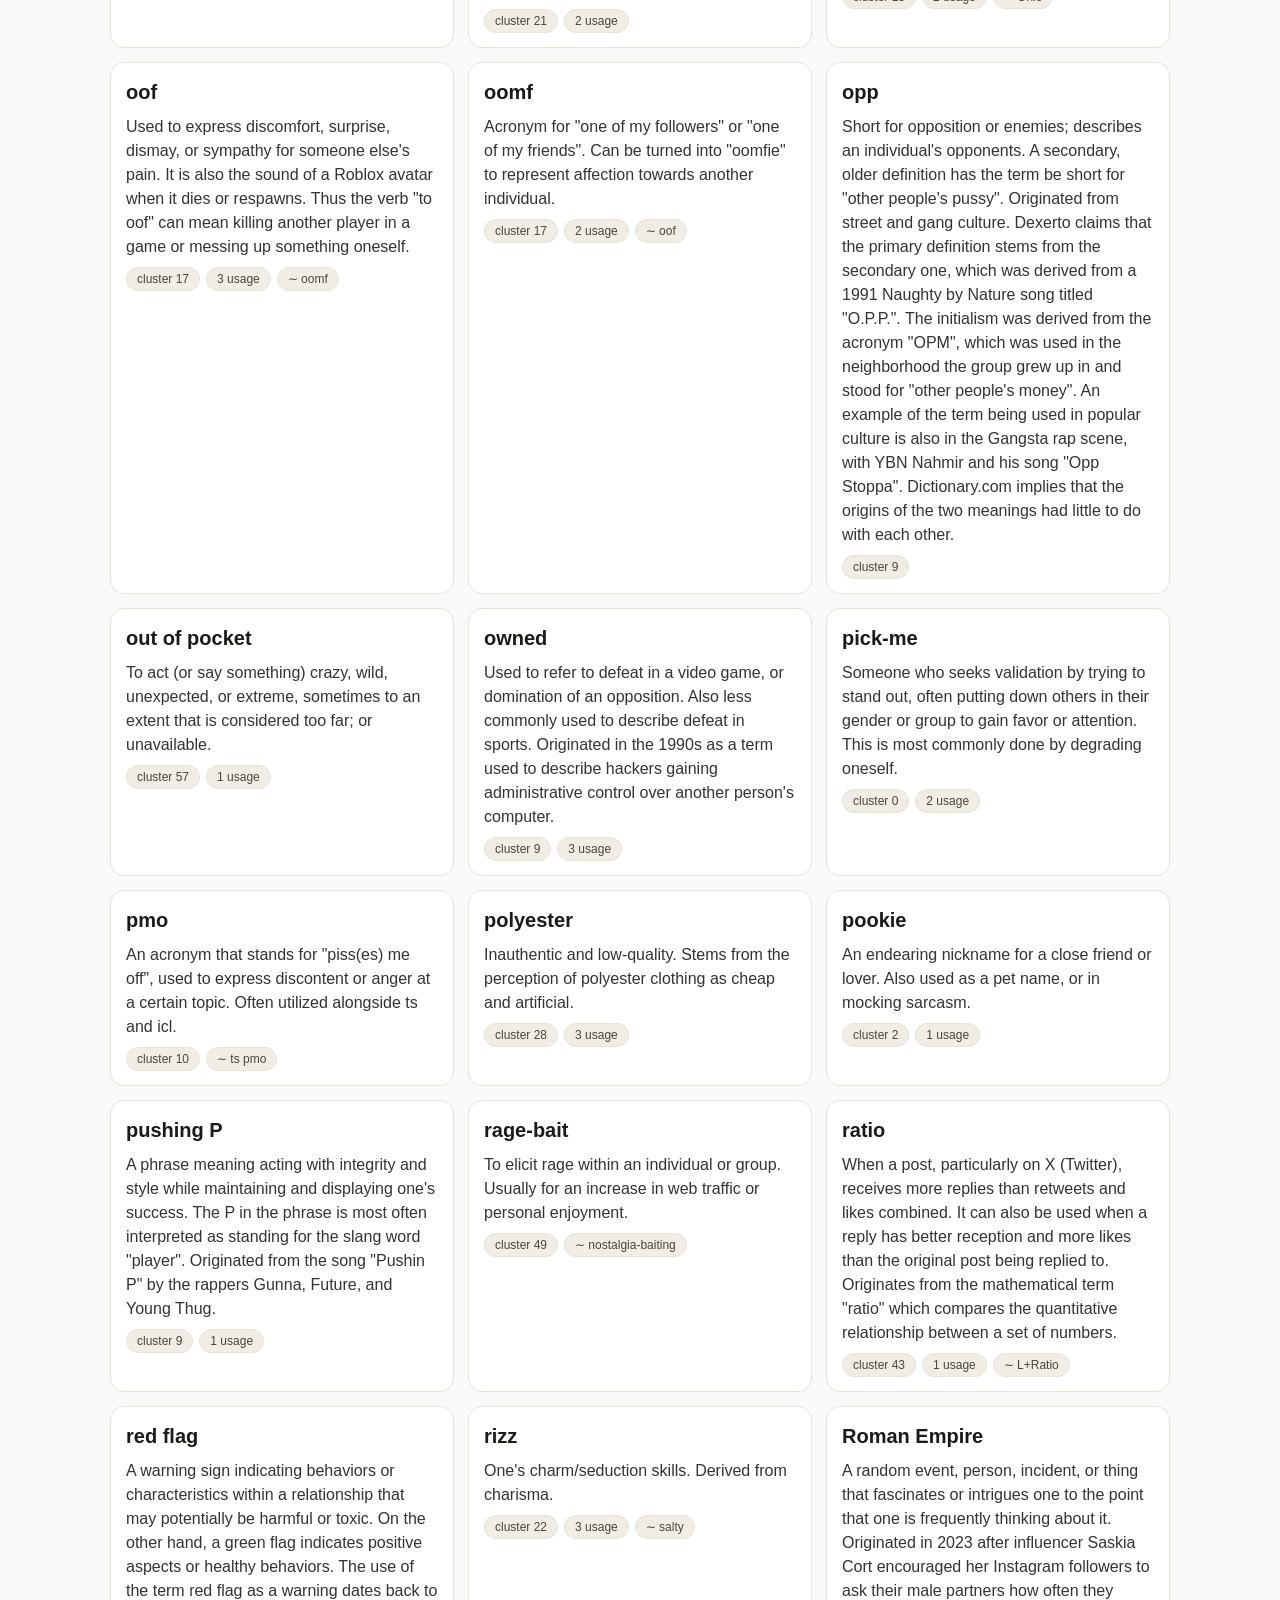
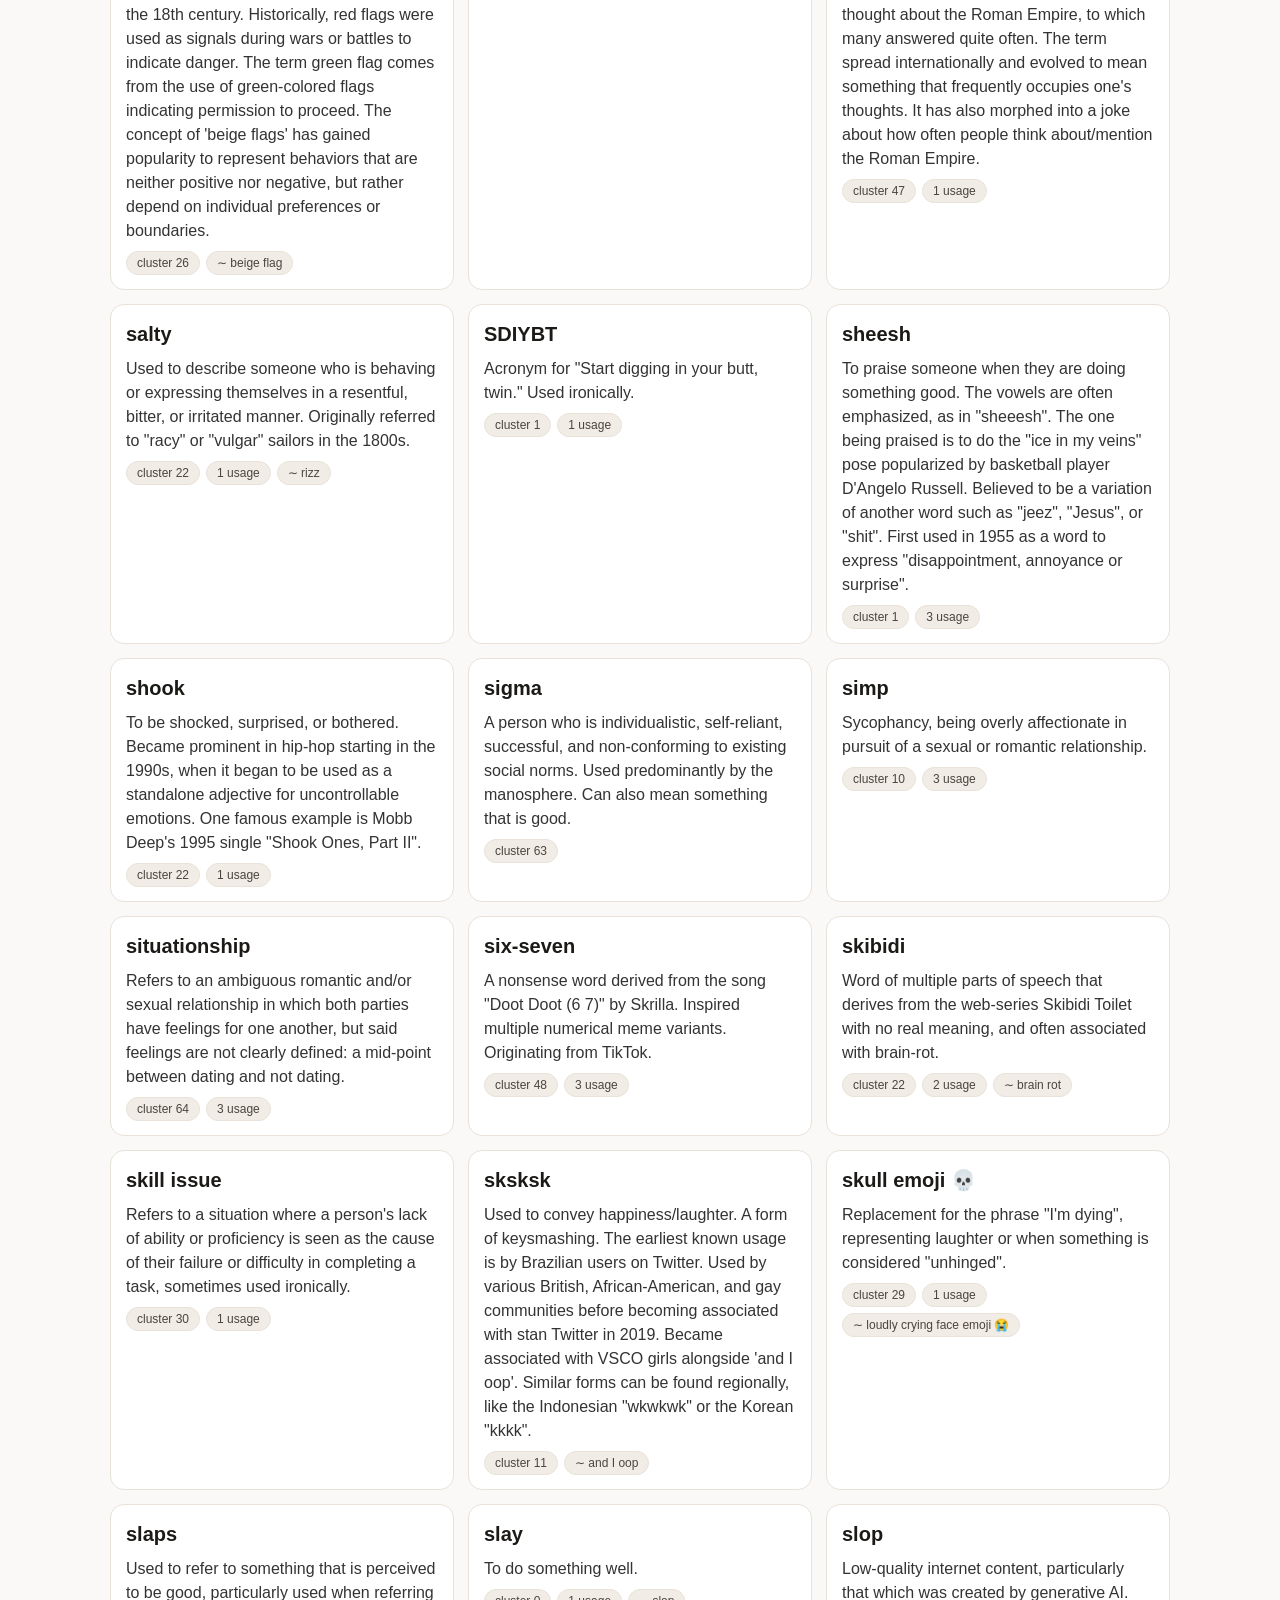
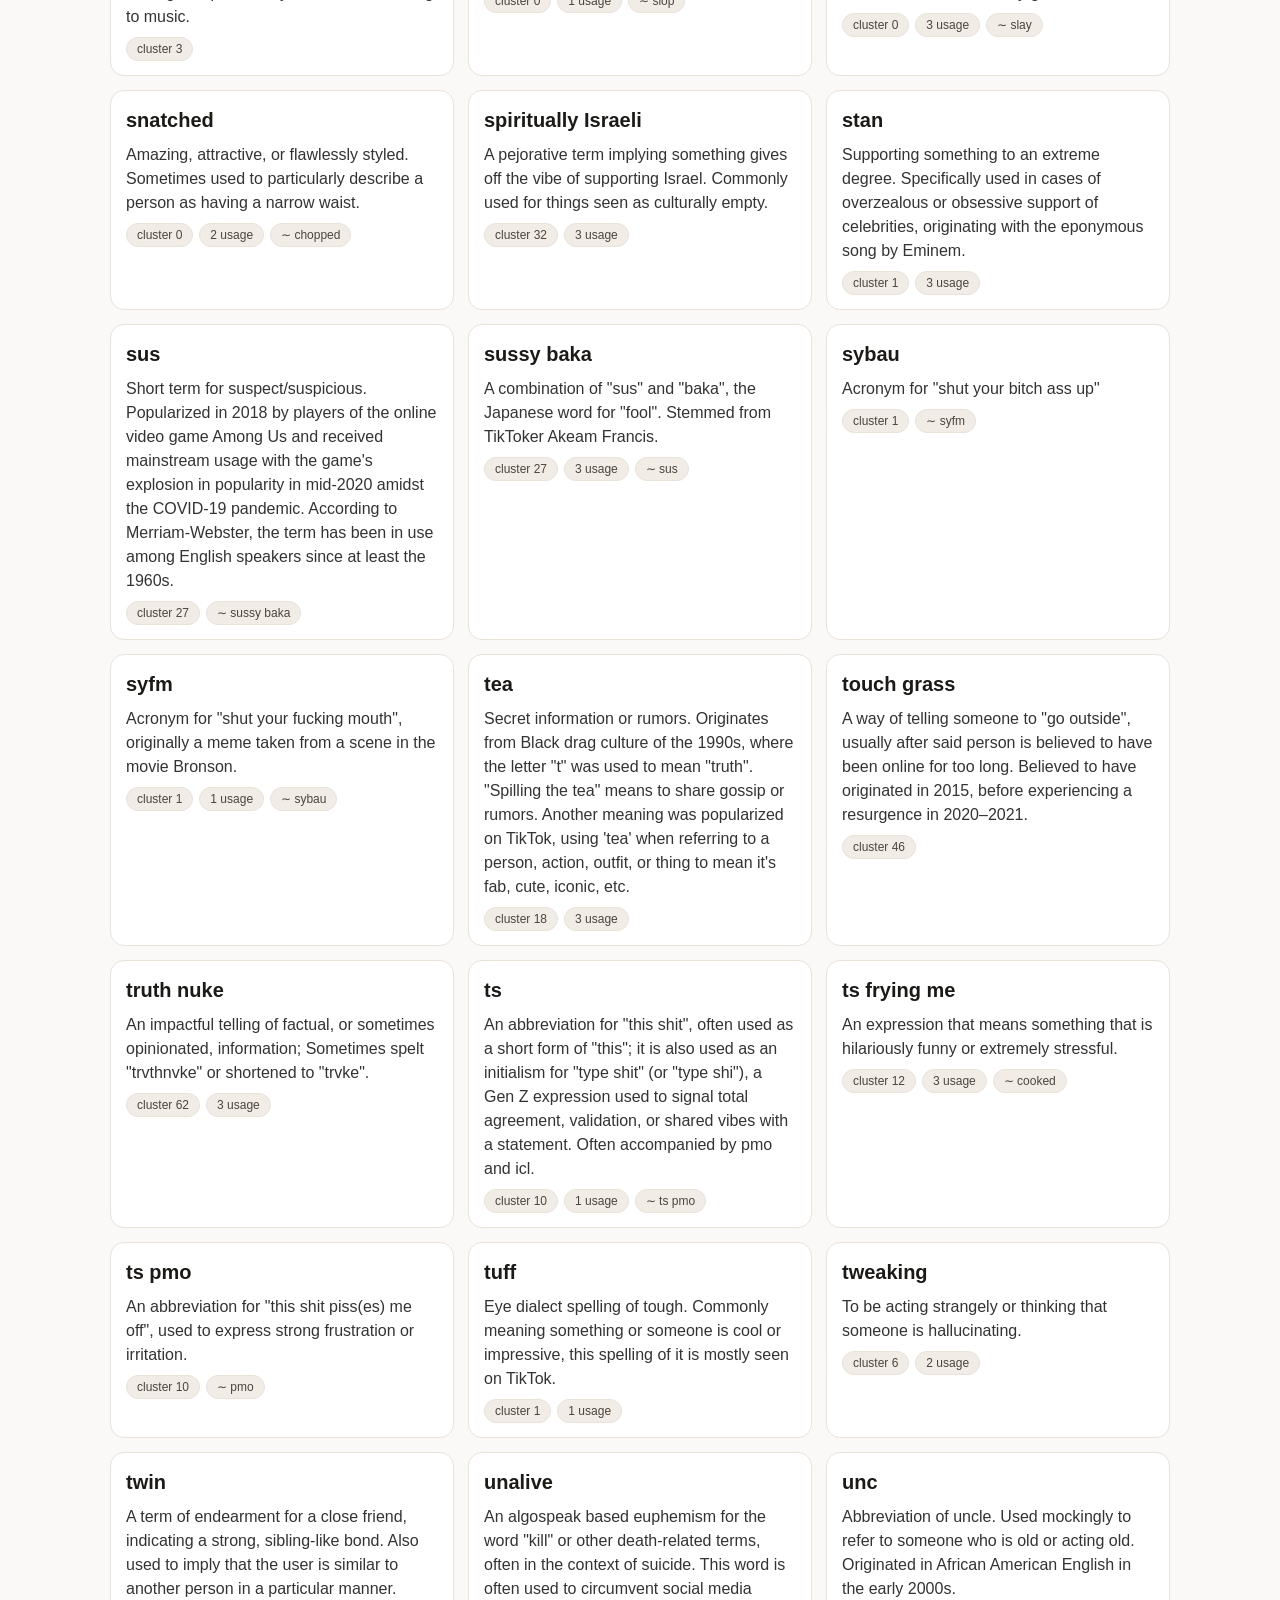
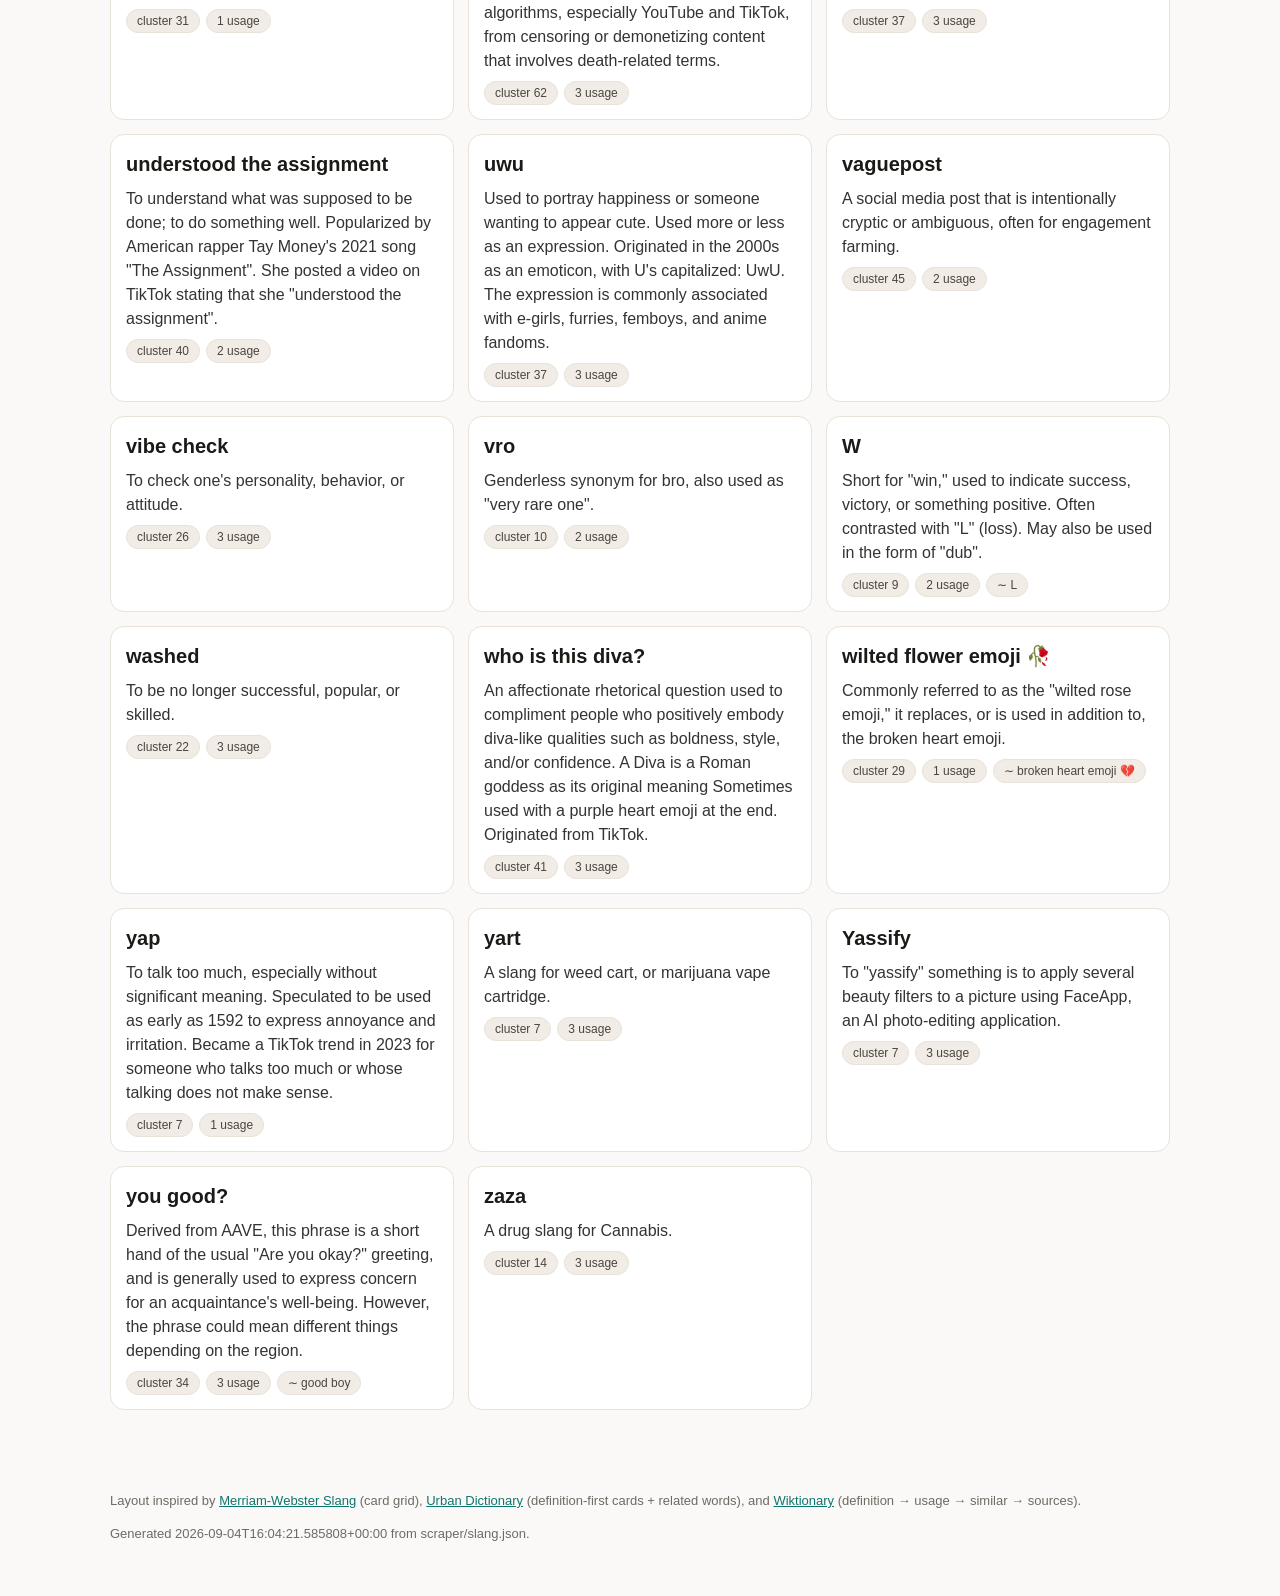
==== commit cd34646a: "add manual blacklist" ====
--- a/docs/index.html
+++ b/docs/index.html
@@ -19,6 +19,7 @@
         <option value="">All clusters</option>
       </select>
       <button class="btn" id="random" type="button">Random</button>
+      <label class="censor-toggle"><input type="checkbox" id="show-censored" /> Show censored (<span id="censored-count">0</span>)</label>
     </div>
     <div class="wotd" id="wotd" hidden>
       <h2>Word of the day</h2>
@@ -43,6 +44,7 @@
   </div>
 </footer>
 
+<button id="blacklist-fab" class="blacklist-fab" type="button" title="Download blocklist JSON from checked cards (localhost only)" hidden>Blacklist</button>
 <button id="toTop" class="to-top" type="button" aria-label="Back to top" hidden>↑</button>
 <script src="app.js"></script>
 </body>
--- a/docs/styles.css
+++ b/docs/styles.css
@@ -47,6 +47,23 @@
   background: #fff;
 }
 .controls input[type="search"] { flex: 1 1 260px; }
+.censor-toggle { display: inline-flex; align-items: center; gap: 6px; font-size: 14px; color: var(--muted); }
+.card-check { display: flex; justify-content: flex-end; }
+.card-check label { display: inline-flex; align-items: center; gap: 6px; font-size: 12px; color: var(--muted); cursor: pointer; }
+.blacklist-fab {
+  position: fixed;
+  right: 20px;
+  bottom: 76px;
+  z-index: 50;
+  padding: 10px 14px;
+  border-radius: 10px;
+  border: 1px solid var(--ink);
+  background: var(--ink);
+  color: #fff;
+  font-size: 14px;
+  cursor: pointer;
+}
+.blacklist-fab:hover { background: var(--accent); border-color: var(--accent); }
 .btn {
   display: inline-block;
   padding: 10px 14px;
@@ -96,6 +113,18 @@
   display: flex;
   flex-direction: column;
   gap: 8px;
+  cursor: pointer;
+  transition: transform 0.15s ease, box-shadow 0.15s ease, border-color 0.15s ease;
+}
+.card:hover,
+.card:focus-within {
+  transform: translateY(-3px);
+  box-shadow: 0 8px 20px rgba(0, 0, 0, 0.08);
+  border-color: var(--accent);
+}
+.card:focus-visible {
+  outline: 2px solid var(--accent);
+  outline-offset: 2px;
 }
 .card h3 { margin: 0; font-size: 20px; }
 .card h3 a { color: var(--ink); text-decoration: none; }
@@ -112,6 +141,8 @@
   color: #4a453e;
   text-decoration: none;
 }
+.tags .chip { cursor: default; }
+a.chip { cursor: pointer; }
 .chip:hover { border-color: var(--accent); color: var(--accent); }
 .chip.dark { background: var(--ink); color: #fff; border-color: var(--ink); }
 .empty { padding: 30px; text-align: center; color: var(--muted); }
@@ -123,6 +154,27 @@
   margin-top: 20px;
 }
 .detail h1 { font-size: 40px; margin: 0; }
+.detail-head {
+  display: flex;
+  flex-direction: row;
+  justify-content: flex-start;
+  align-items: flex-start;
+  gap: 16px;
+}
+.detail-title { min-width: 0; flex: 1; }
+.detail-title .eyebrow { margin-top: 0; }
+.word-art {
+  width: 132px;
+  height: 132px;
+  object-fit: cover;
+  border-radius: 12px;
+  border: 1px solid var(--line);
+  flex-shrink: 0;
+  background: var(--chip);
+}
+@media (max-width: 600px) {
+  .word-art { width: 96px; height: 96px; }
+}
 .forms { display: flex; gap: 6px; flex-wrap: wrap; margin: 10px 0; }
 section.block { margin-top: 22px; }
 section.block h2 {
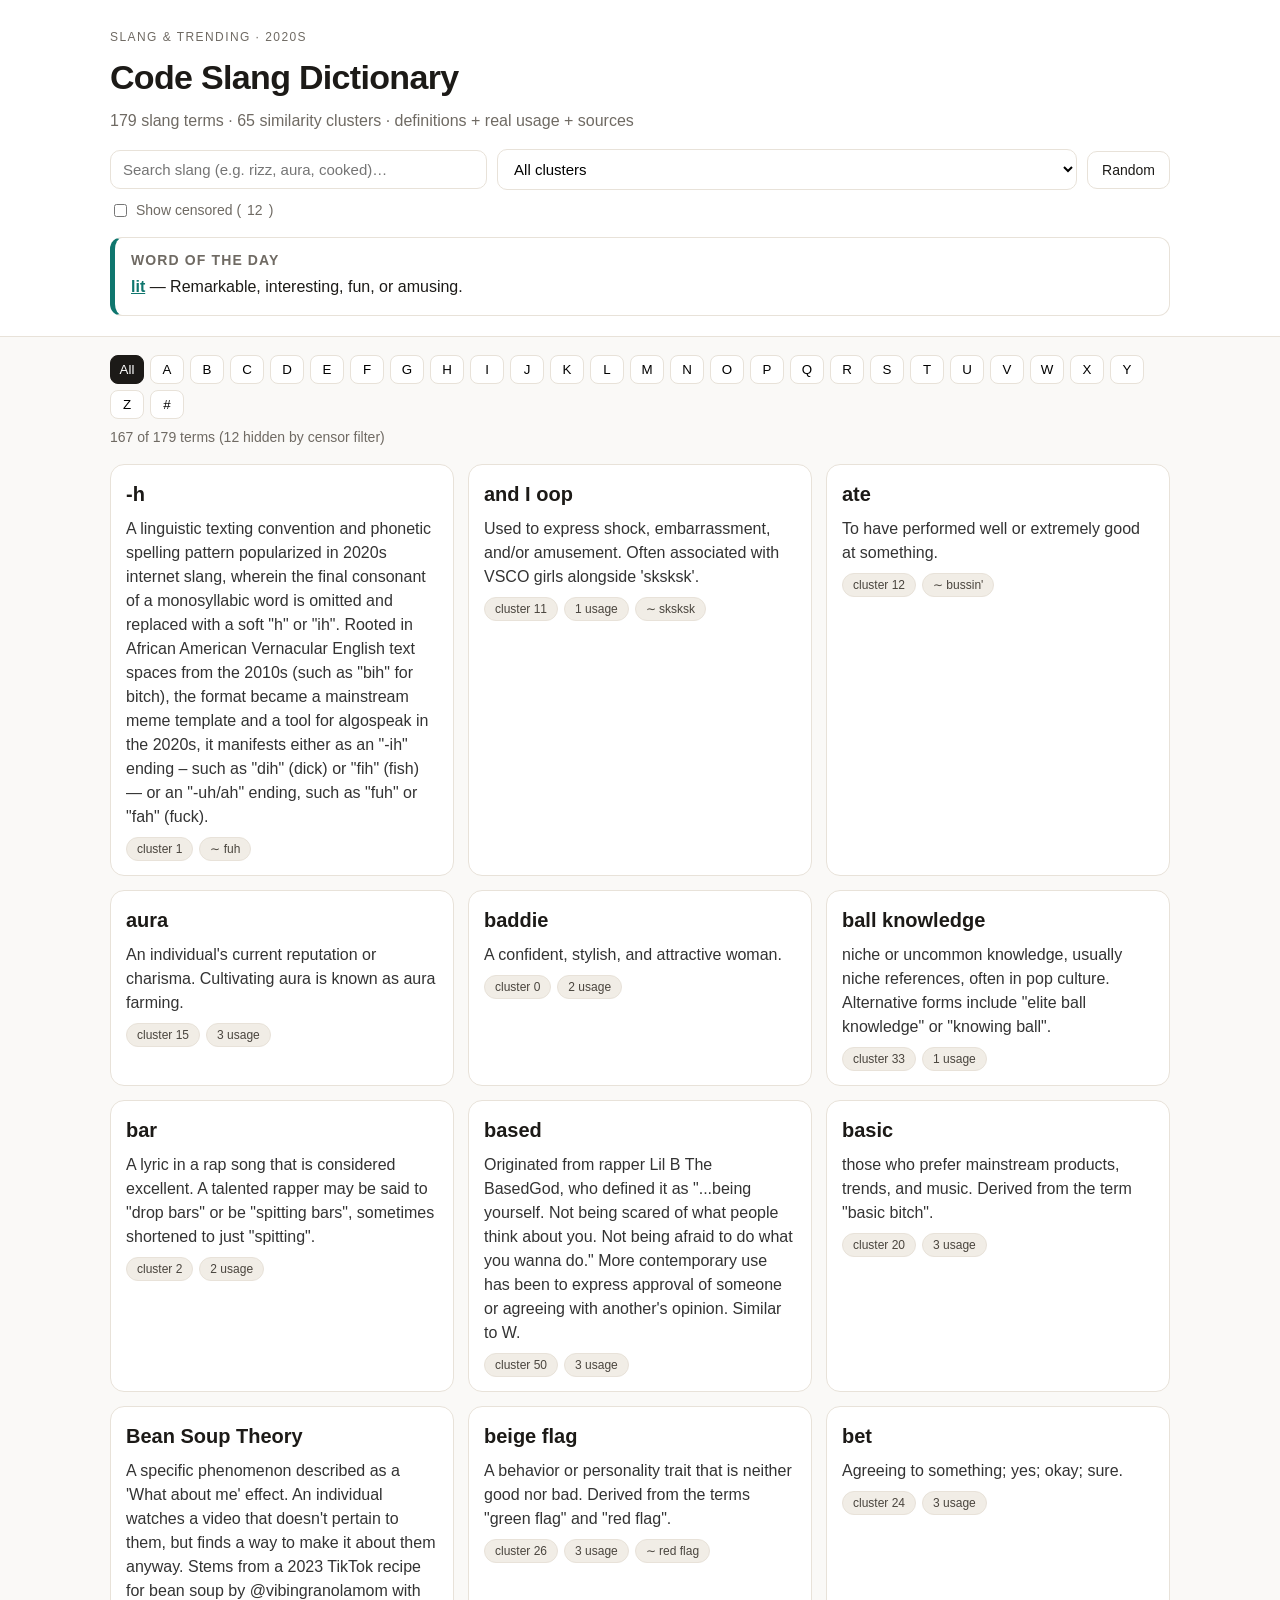
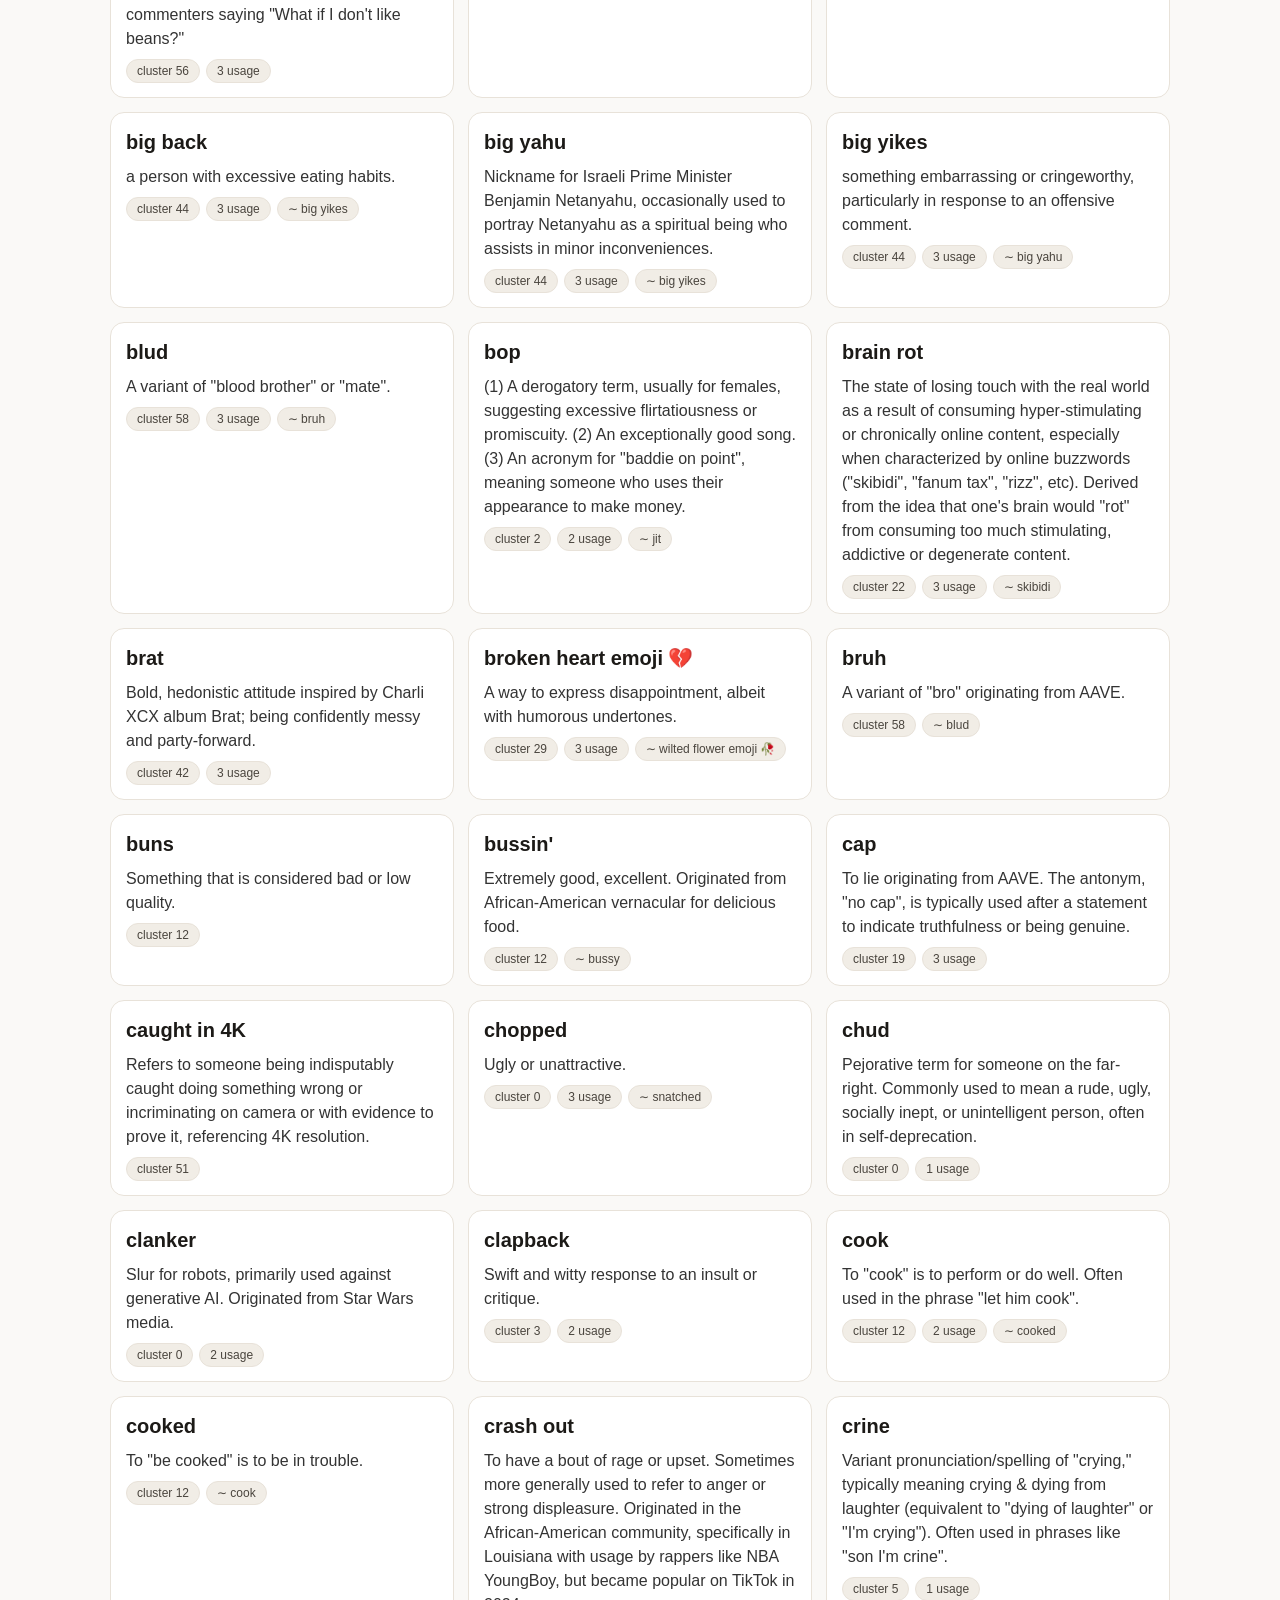
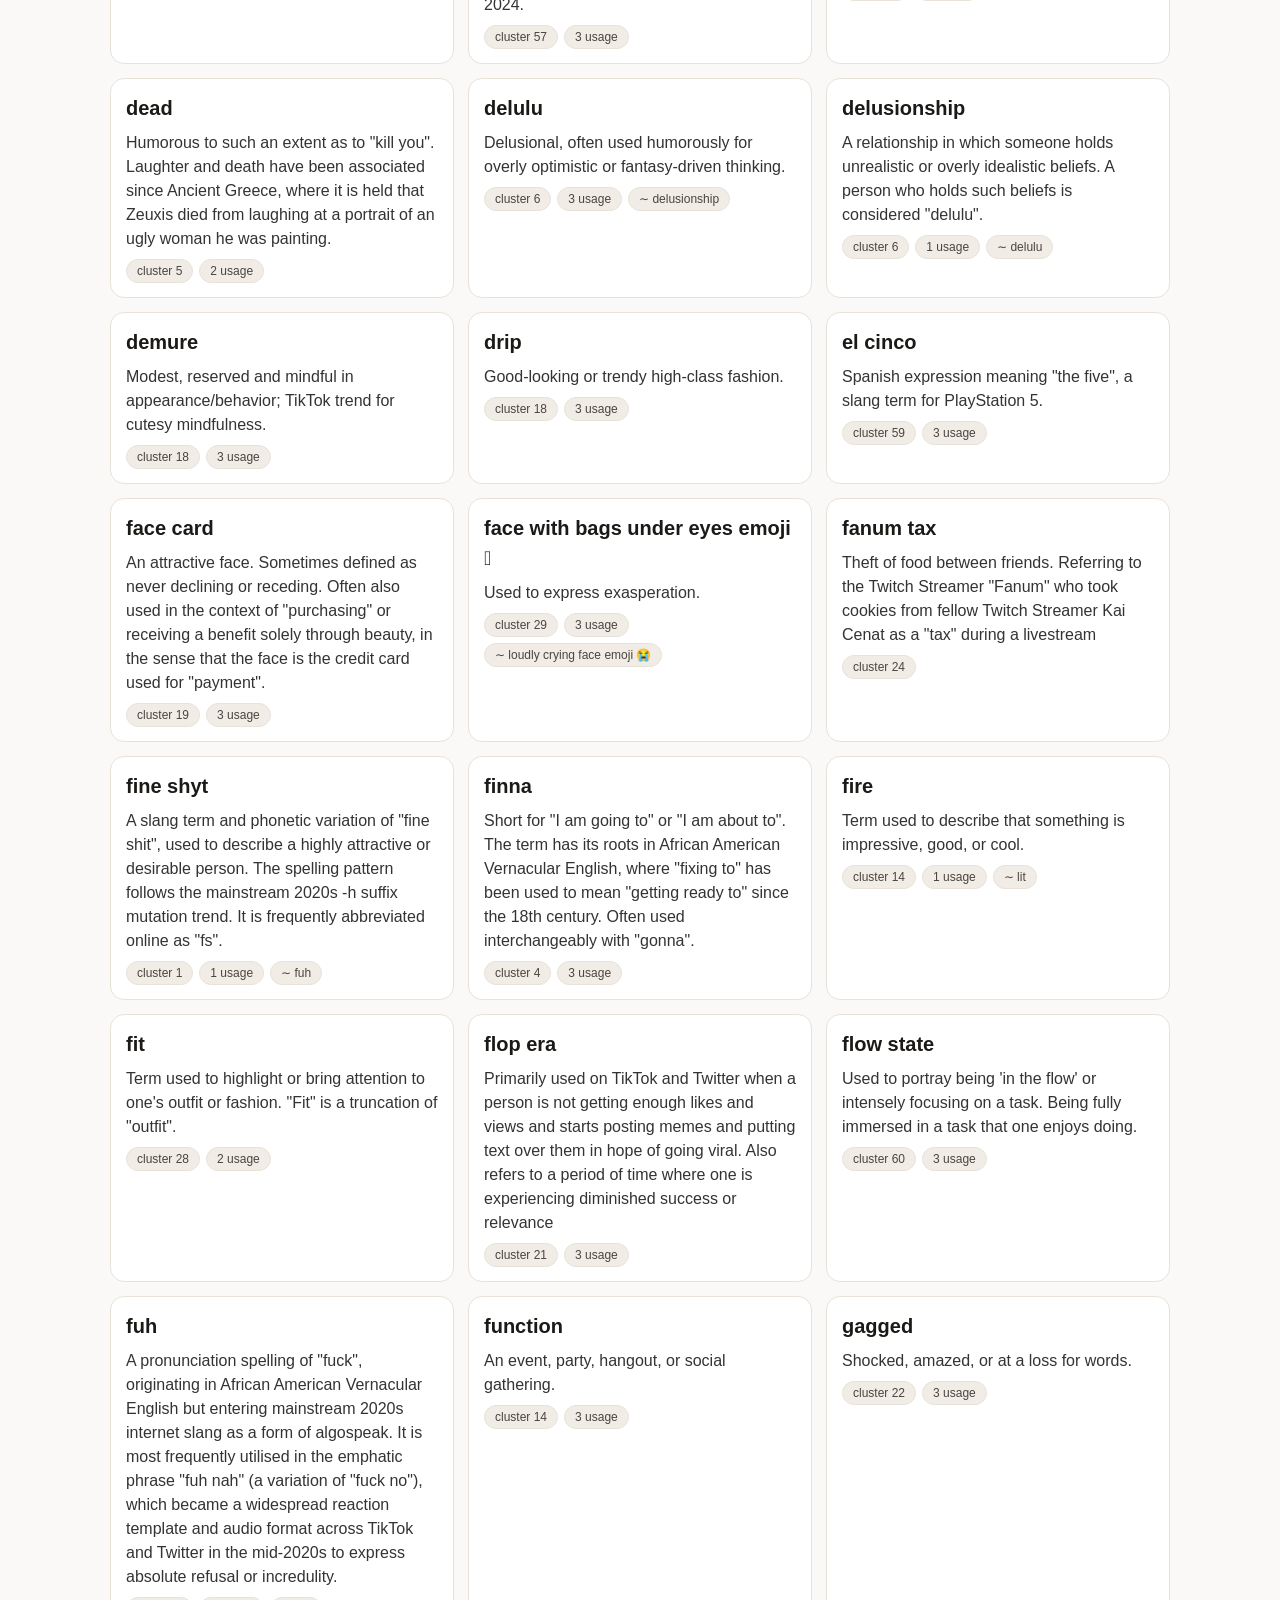
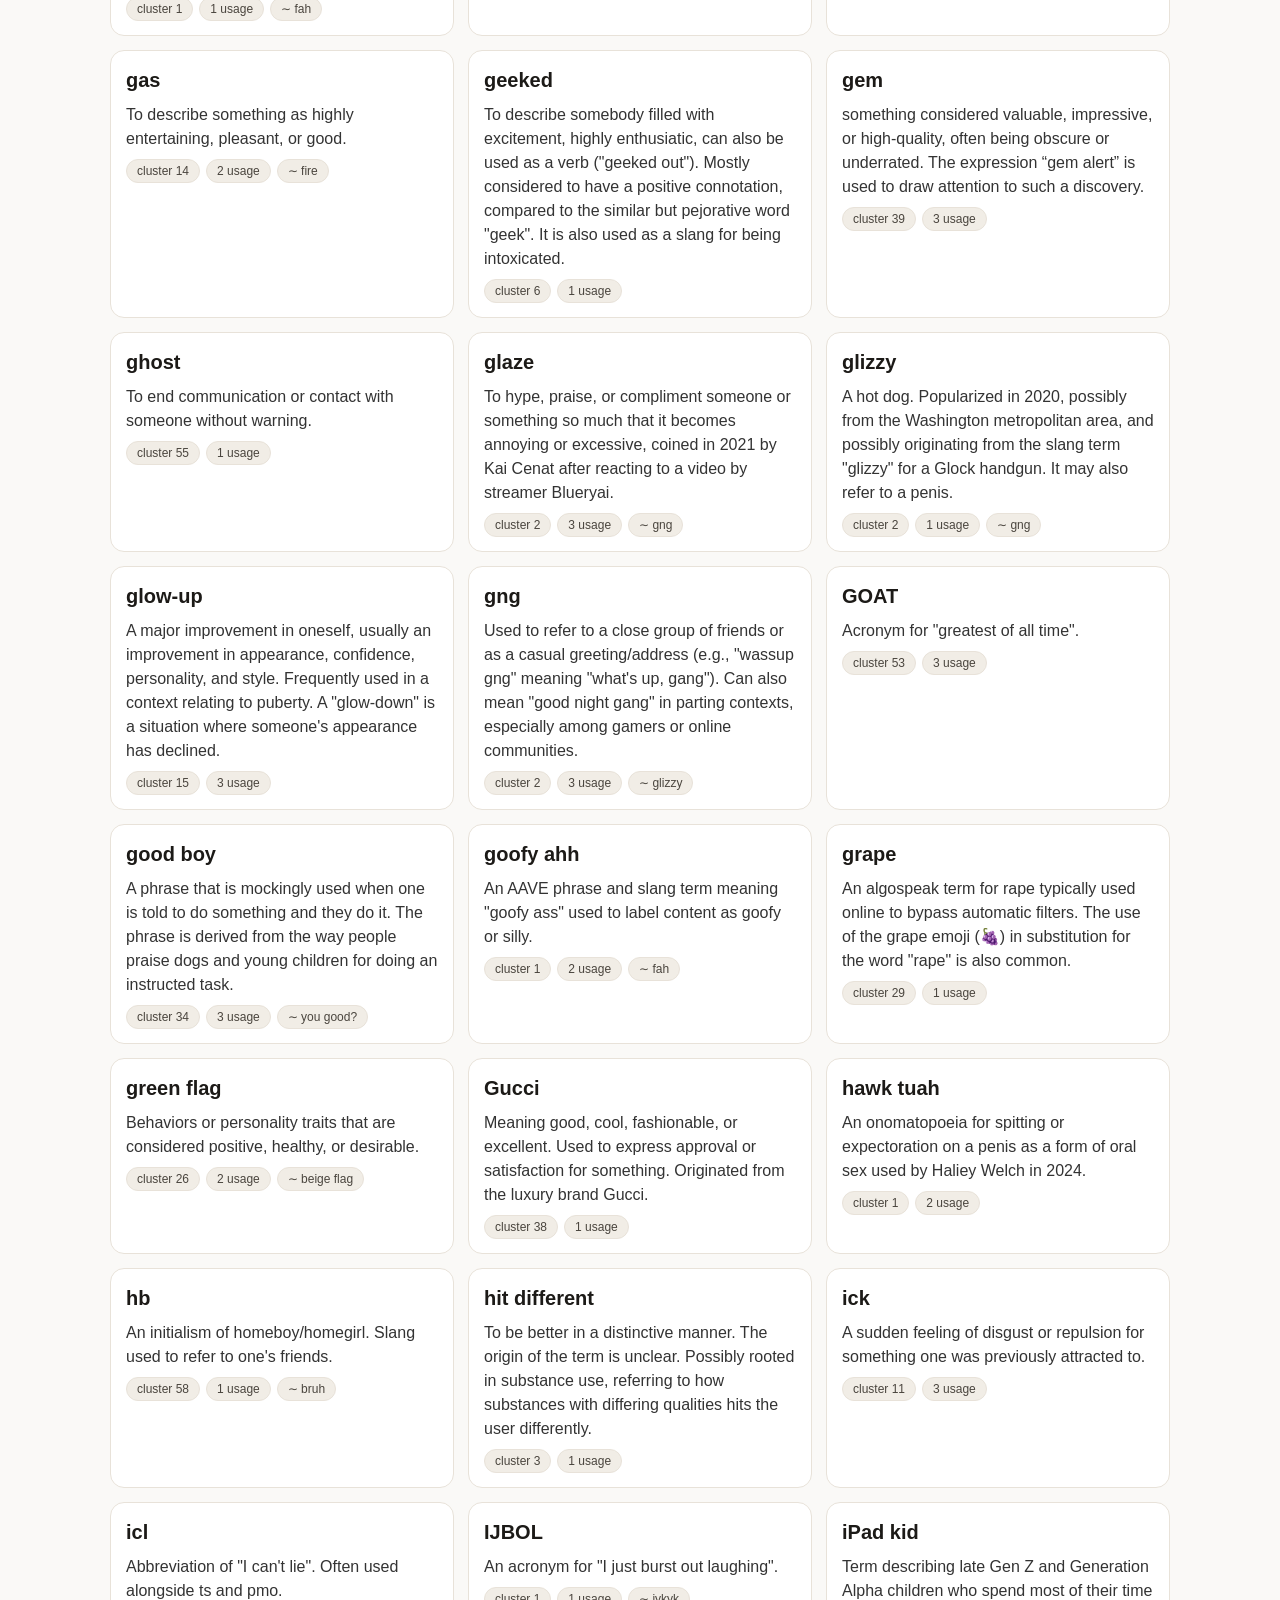
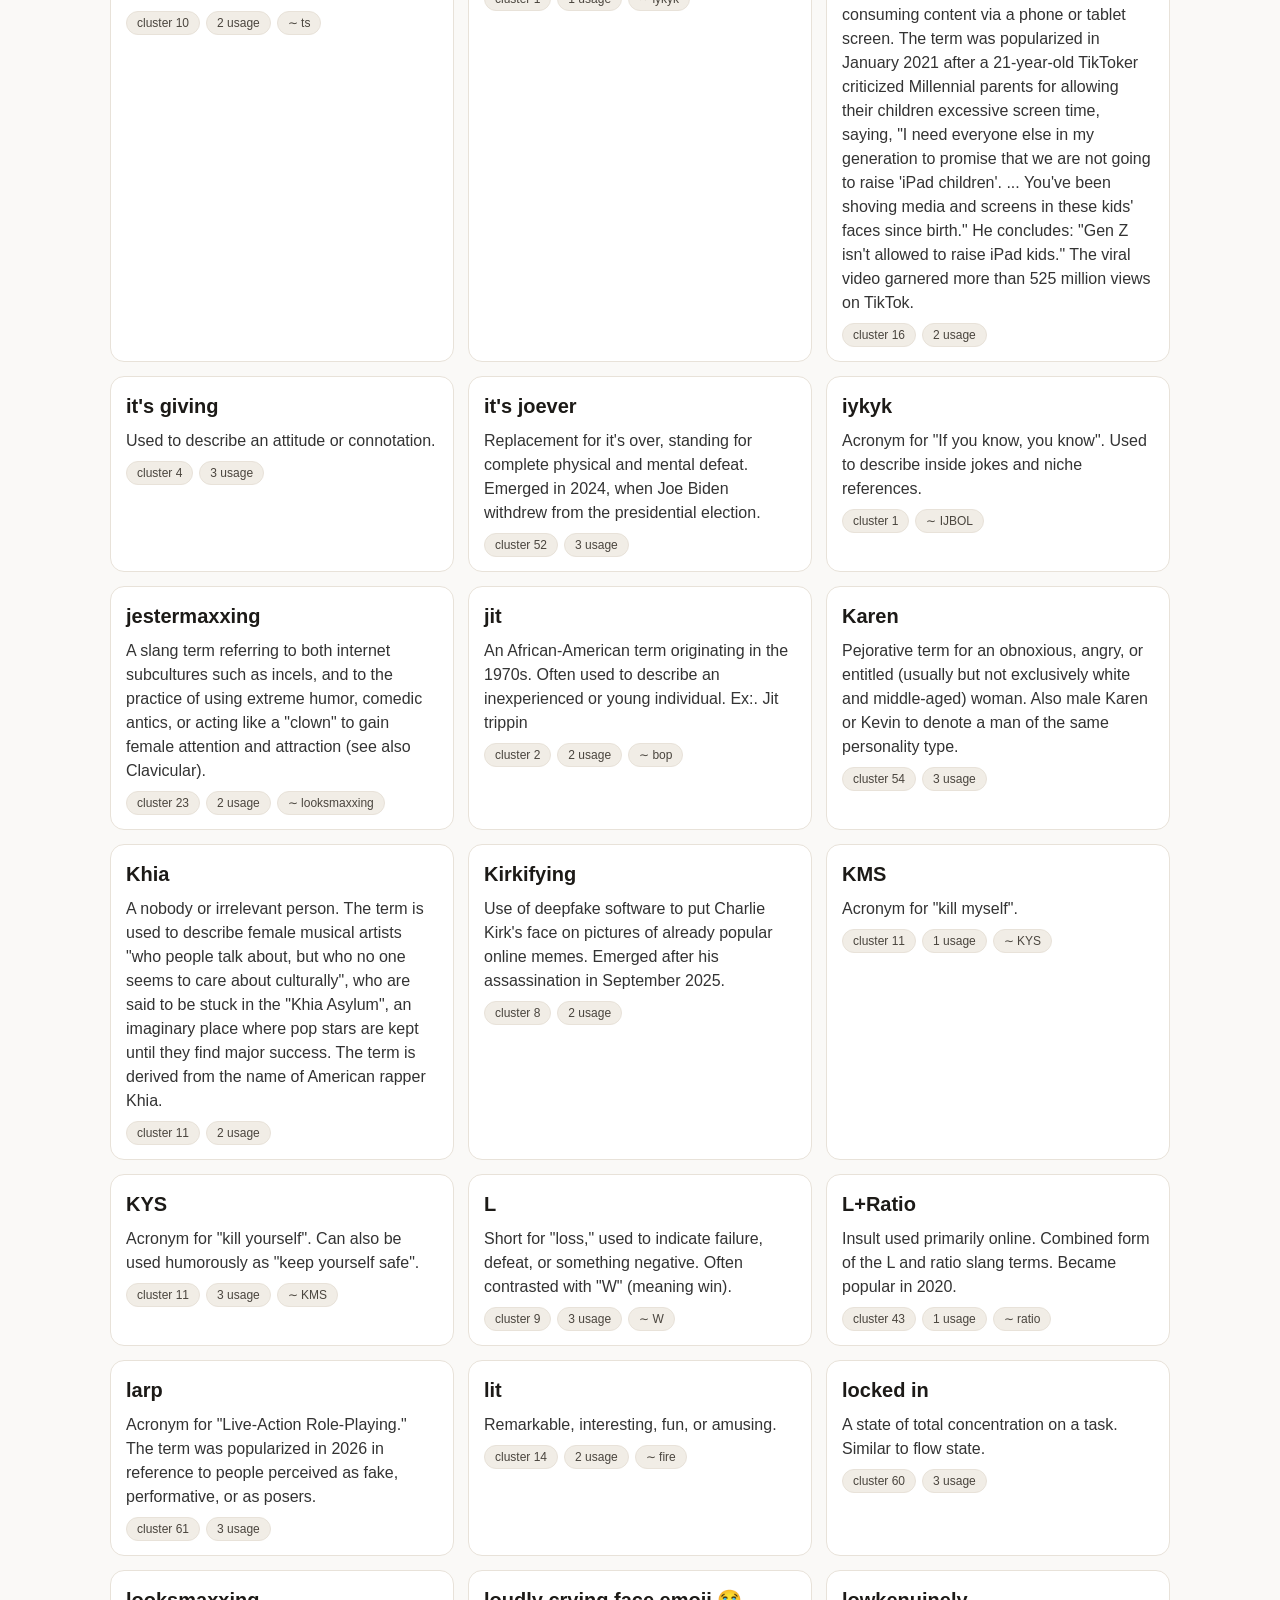
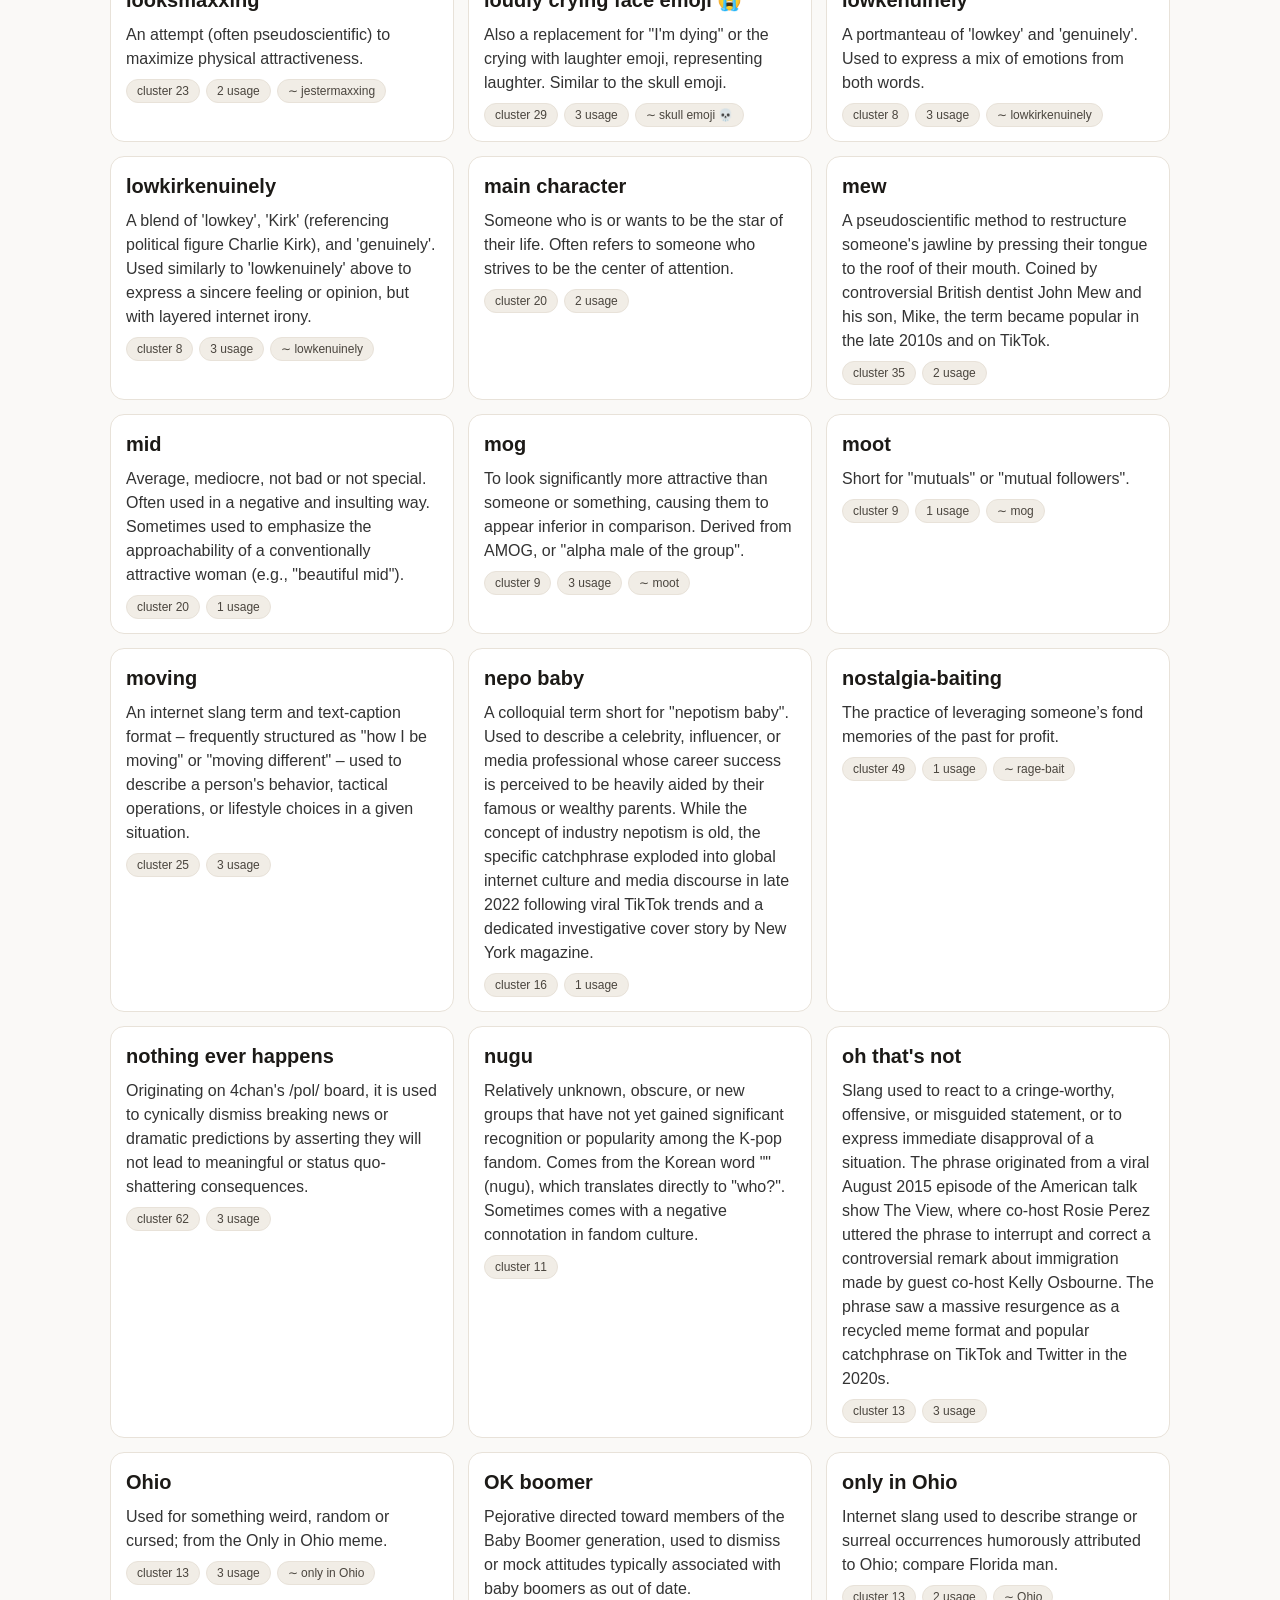
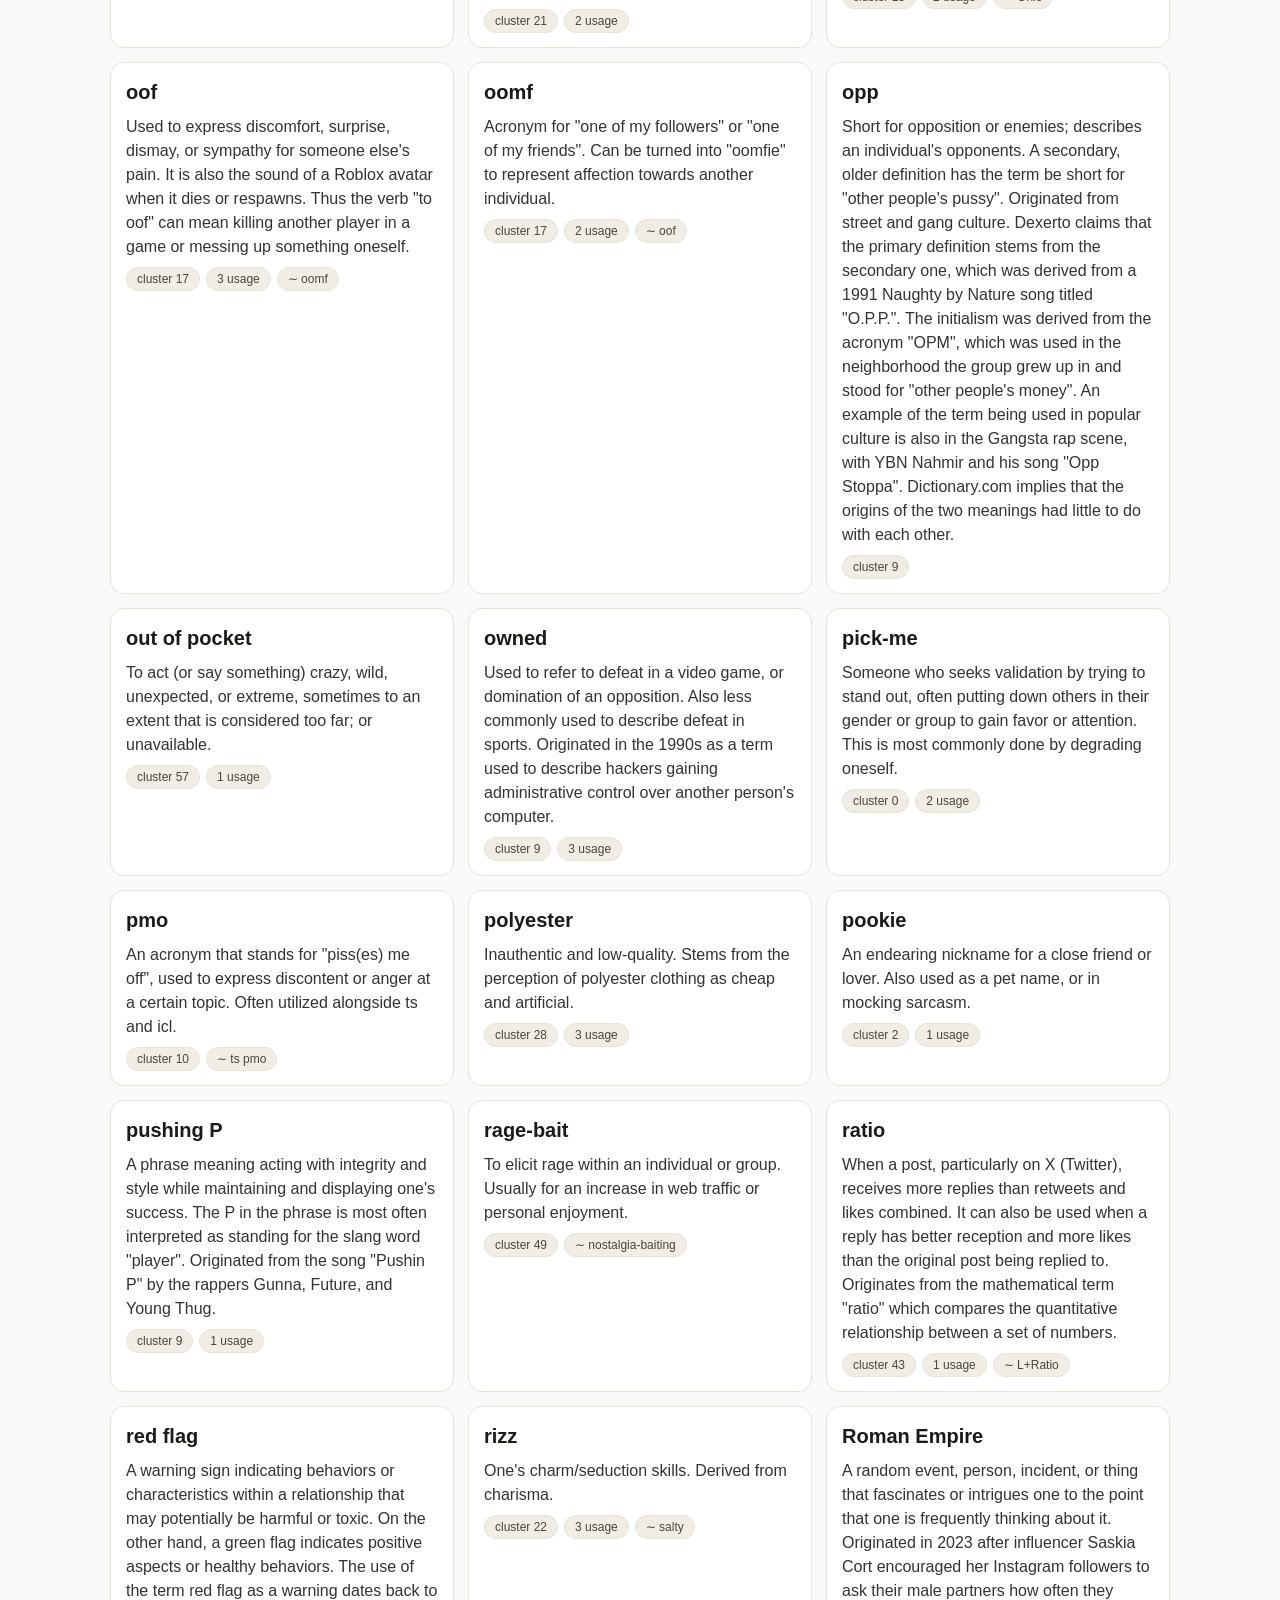
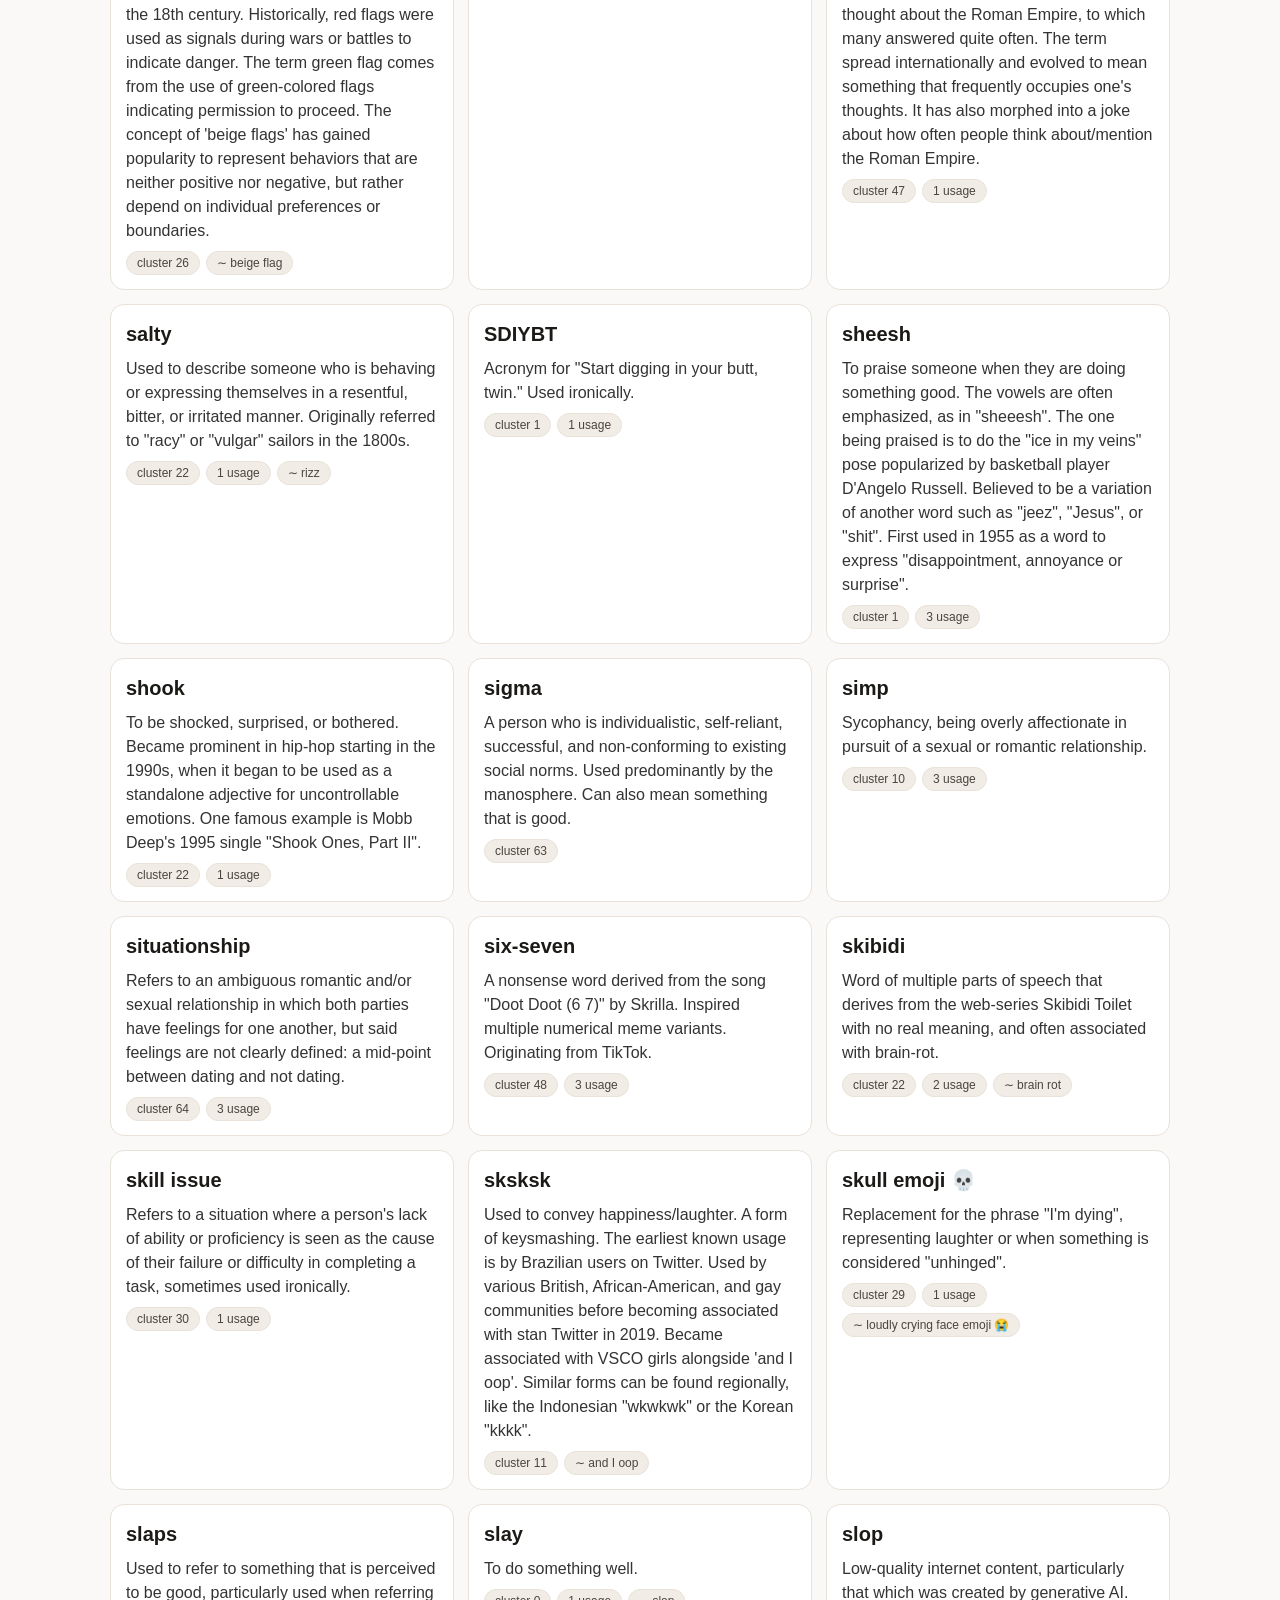
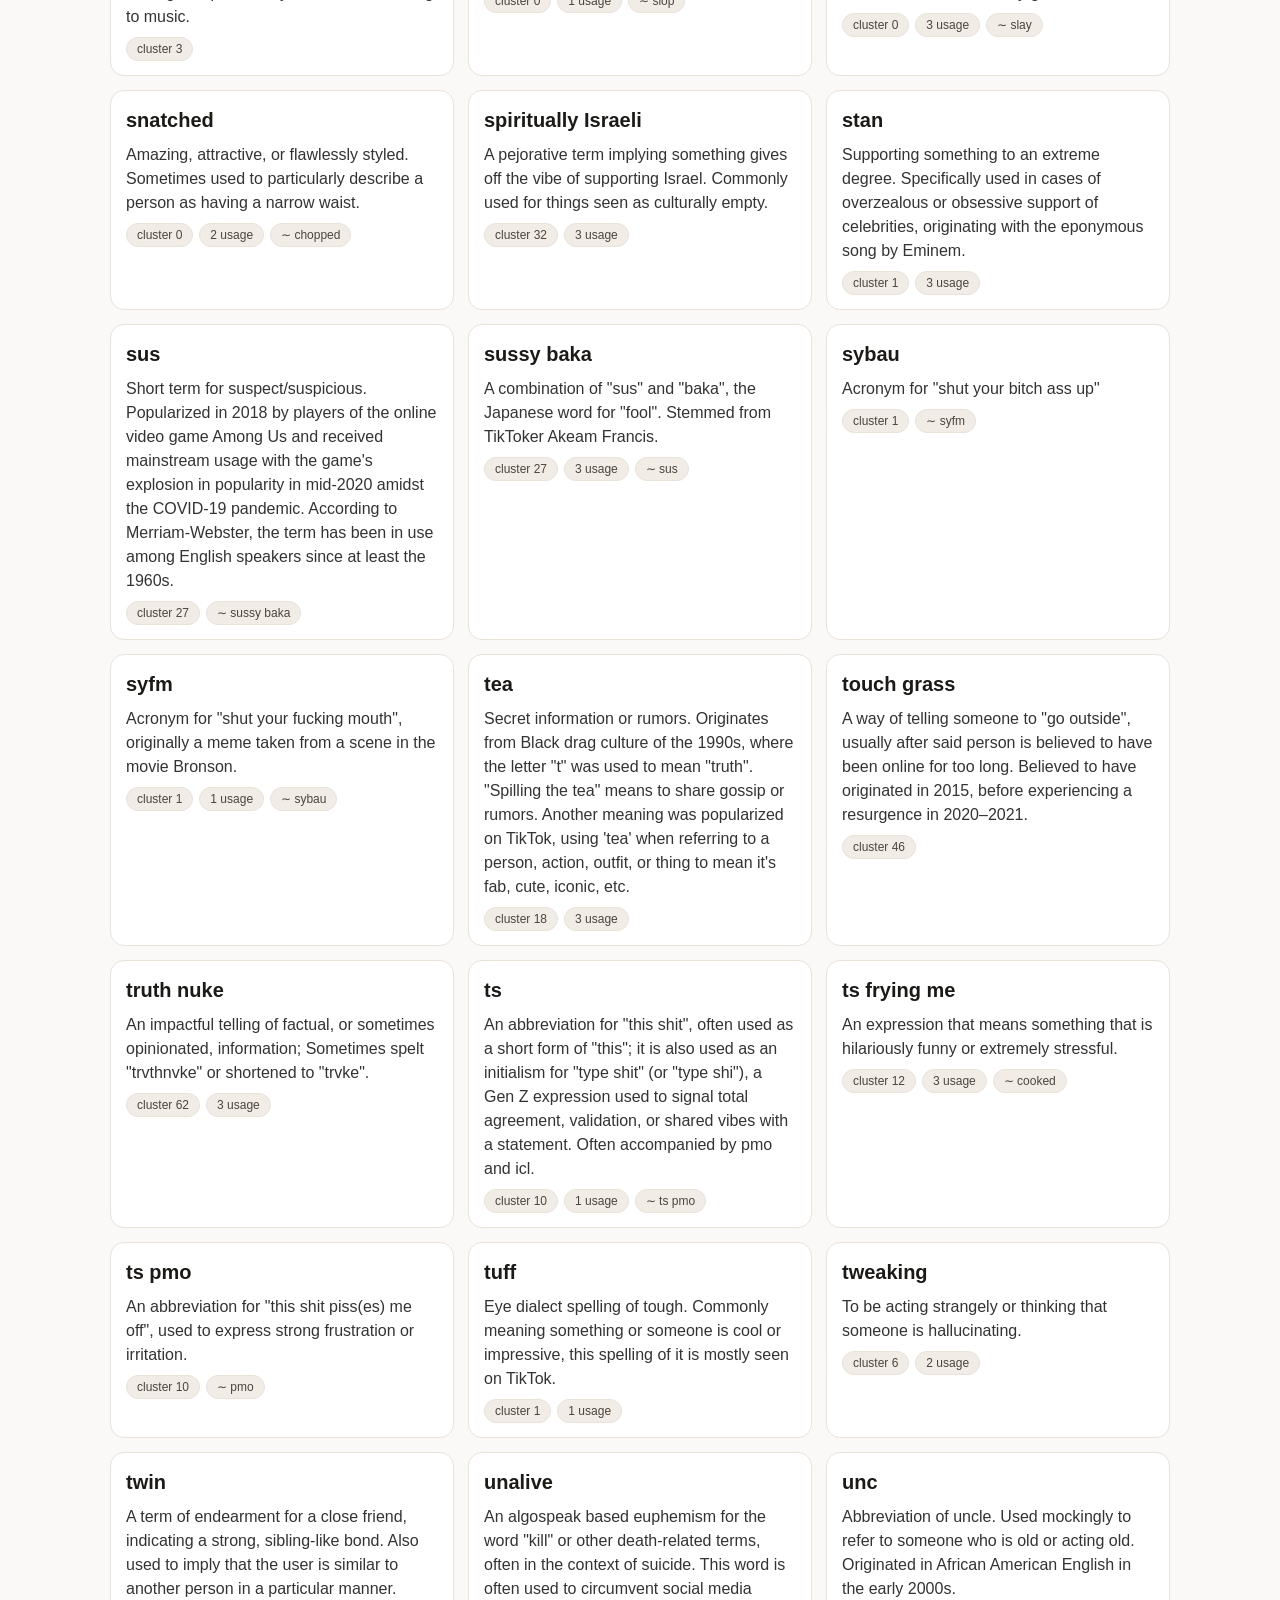
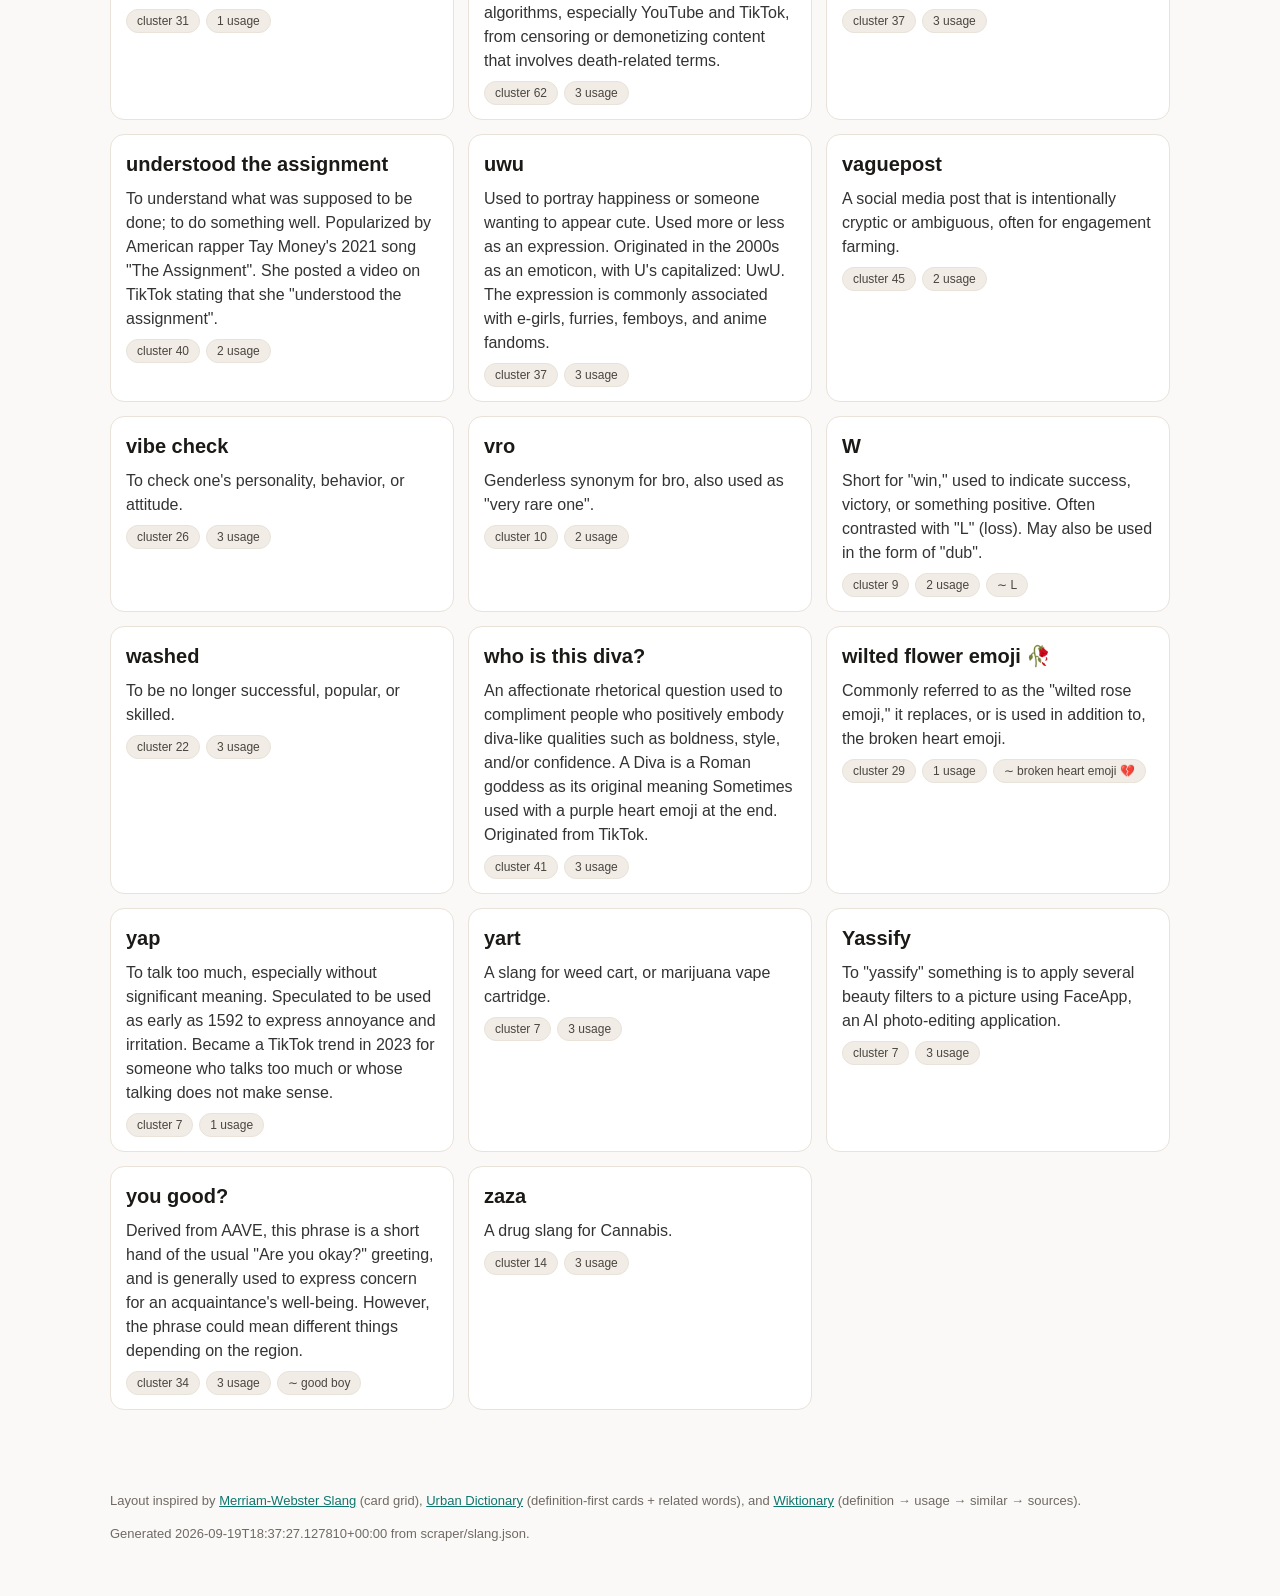
==== commit f8fca111: "Cache busting" ====
--- a/docs/index.html
+++ b/docs/index.html
@@ -5,7 +5,7 @@
 <meta name="viewport" content="width=device-width, initial-scale=1" />
 <title>Code Slang — 2020s Slang Dictionary</title>
 <meta name="description" content="Browse 2020s slang definitions with real usage examples, similar terms, and sources." />
-<link rel="stylesheet" href="styles.css" />
+<link rel="stylesheet" href="styles.css?v=20260919-183727" />
 </head>
 <body>
 <header class="site-header">
@@ -46,6 +46,7 @@
 
 <button id="blacklist-fab" class="blacklist-fab" type="button" title="Download blocklist JSON from checked cards (localhost only)" hidden>Blacklist</button>
 <button id="toTop" class="to-top" type="button" aria-label="Back to top" hidden>↑</button>
-<script src="app.js"></script>
+<script>window.__V="20260919-183727";</script>
+<script src="app.js?v=20260919-183727"></script>
 </body>
 </html>
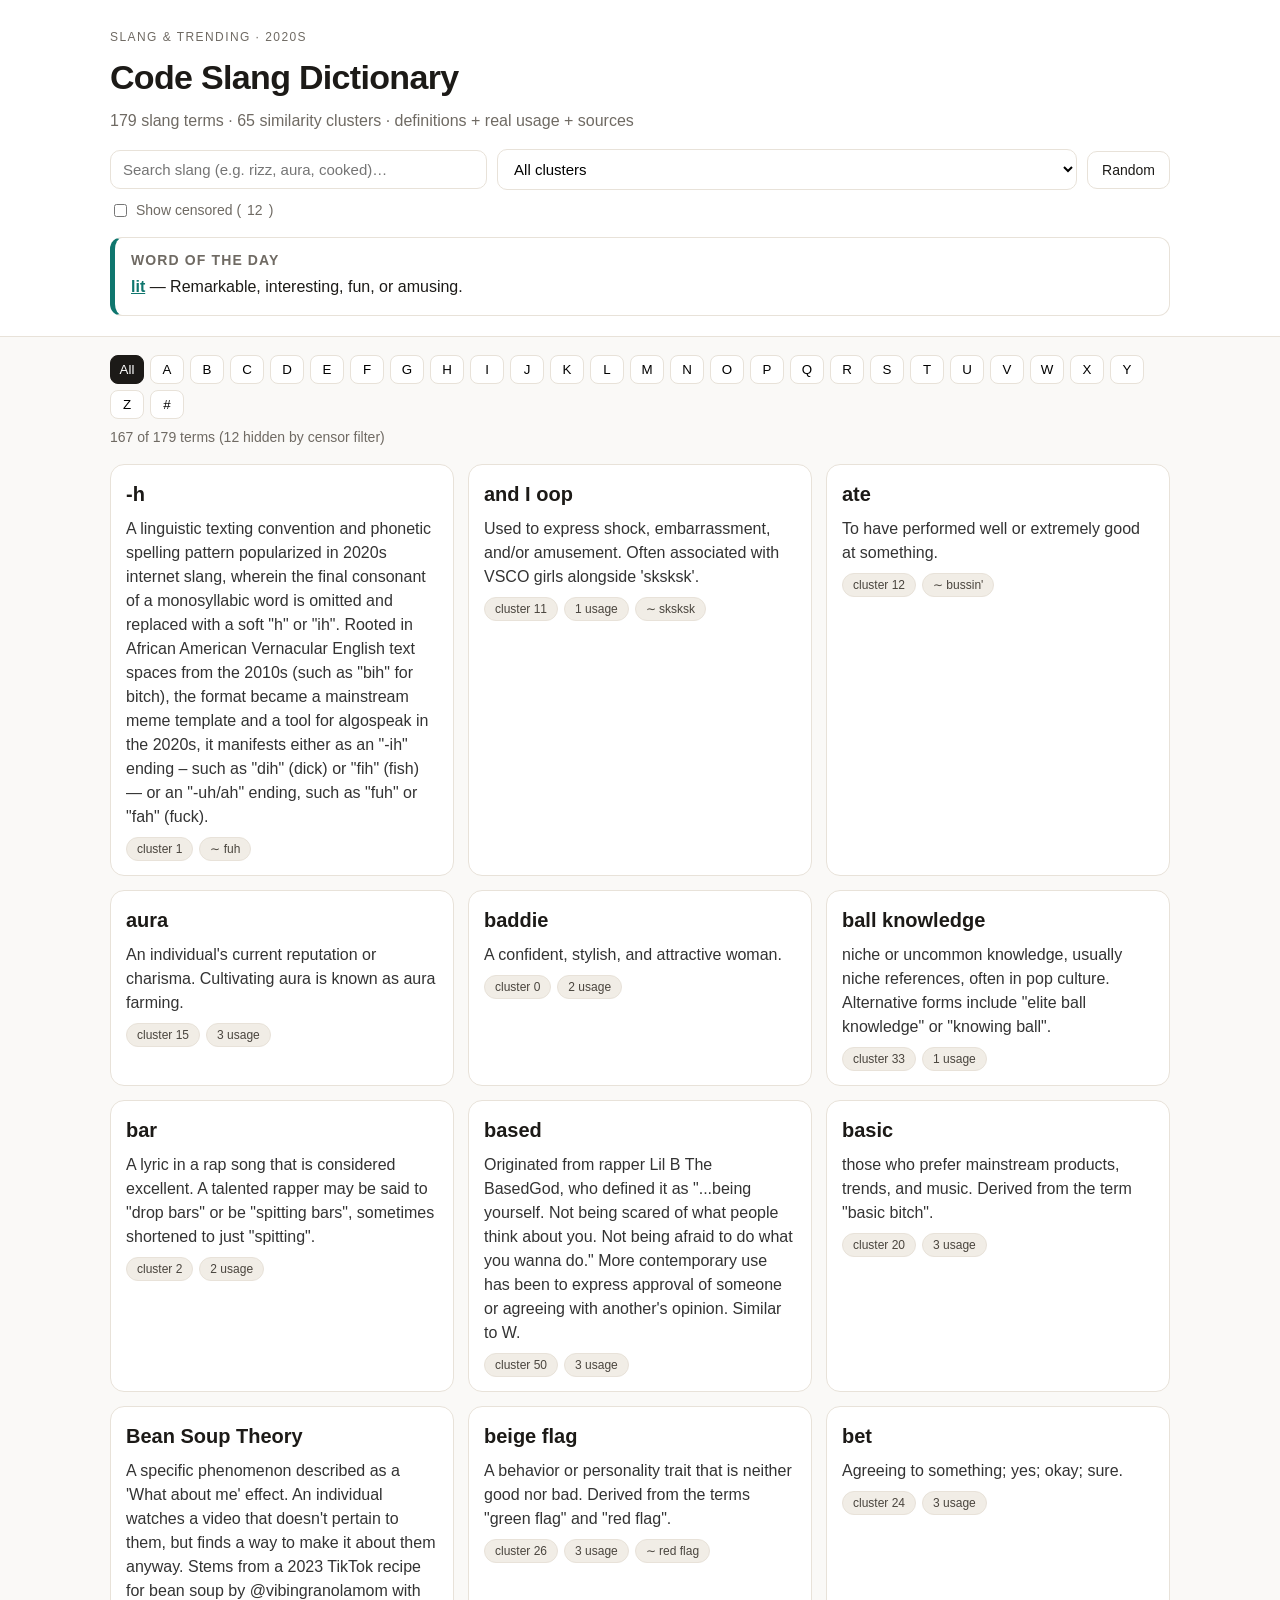
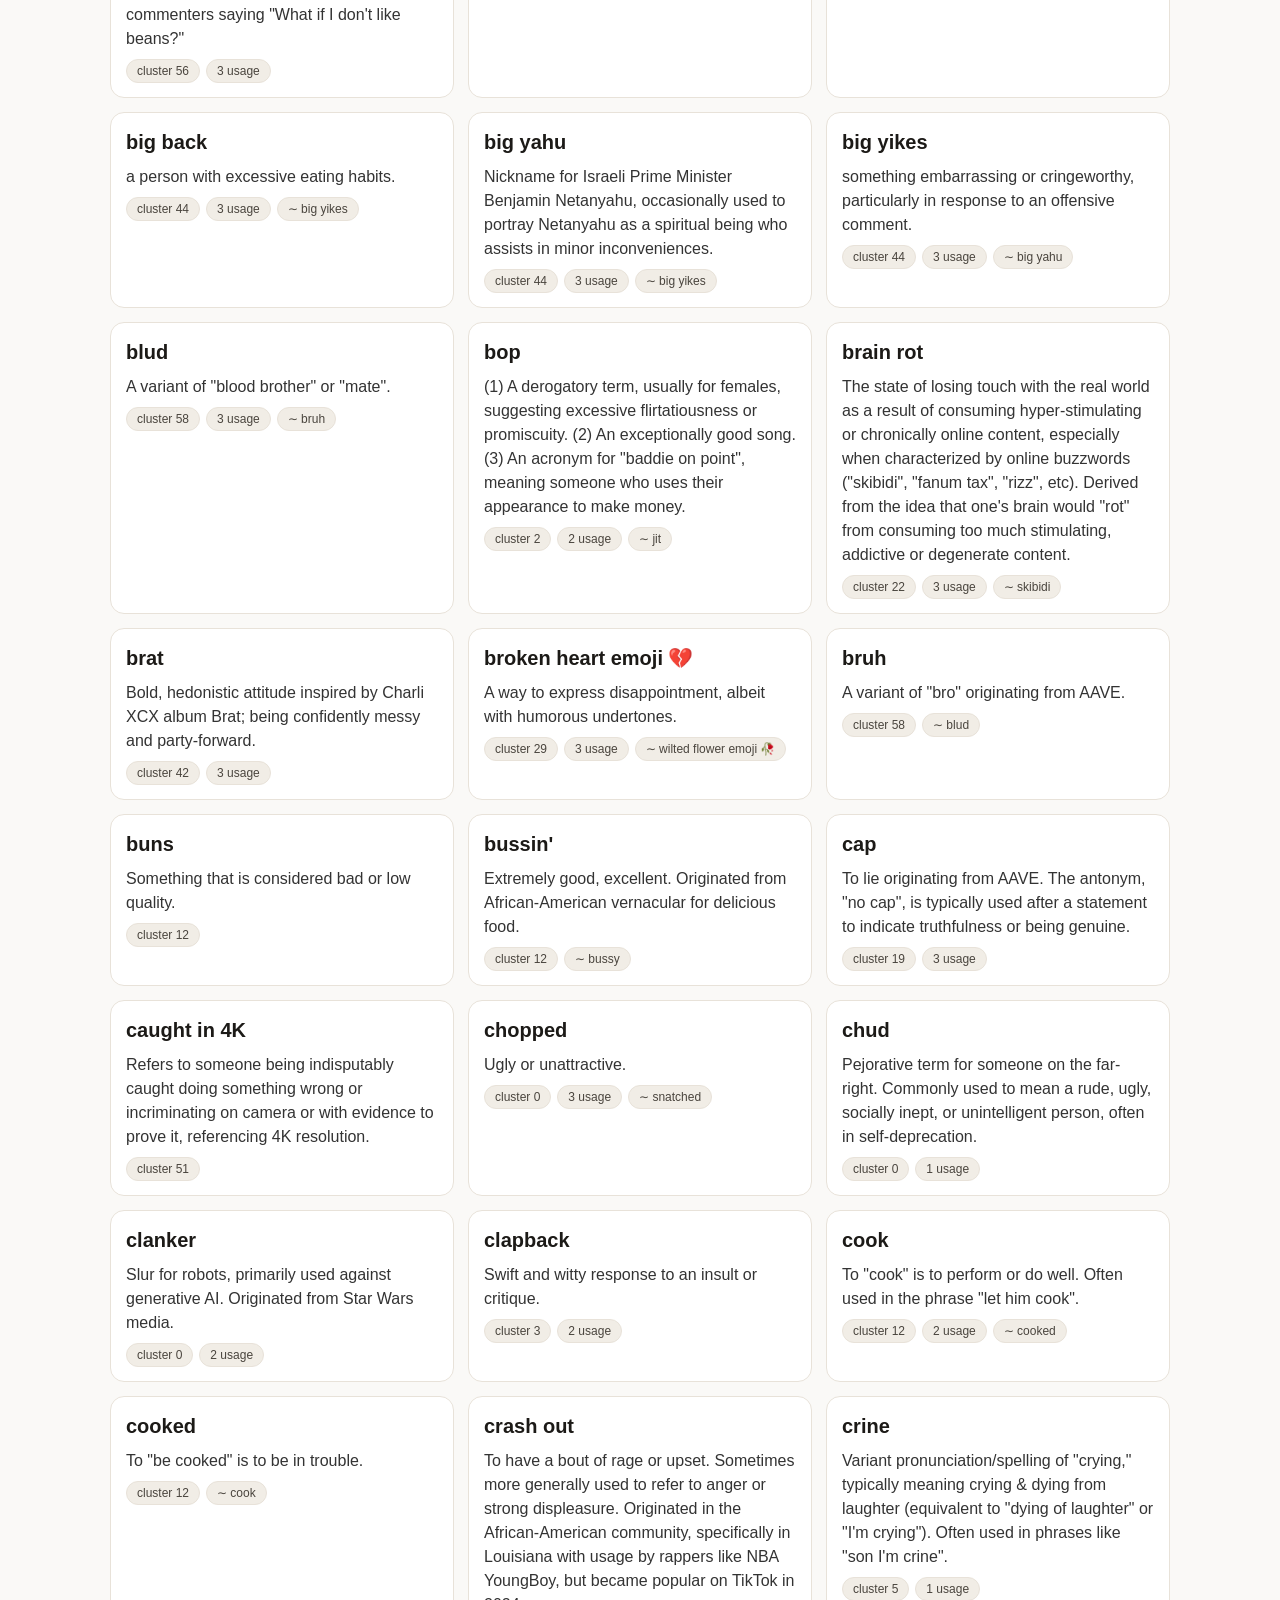
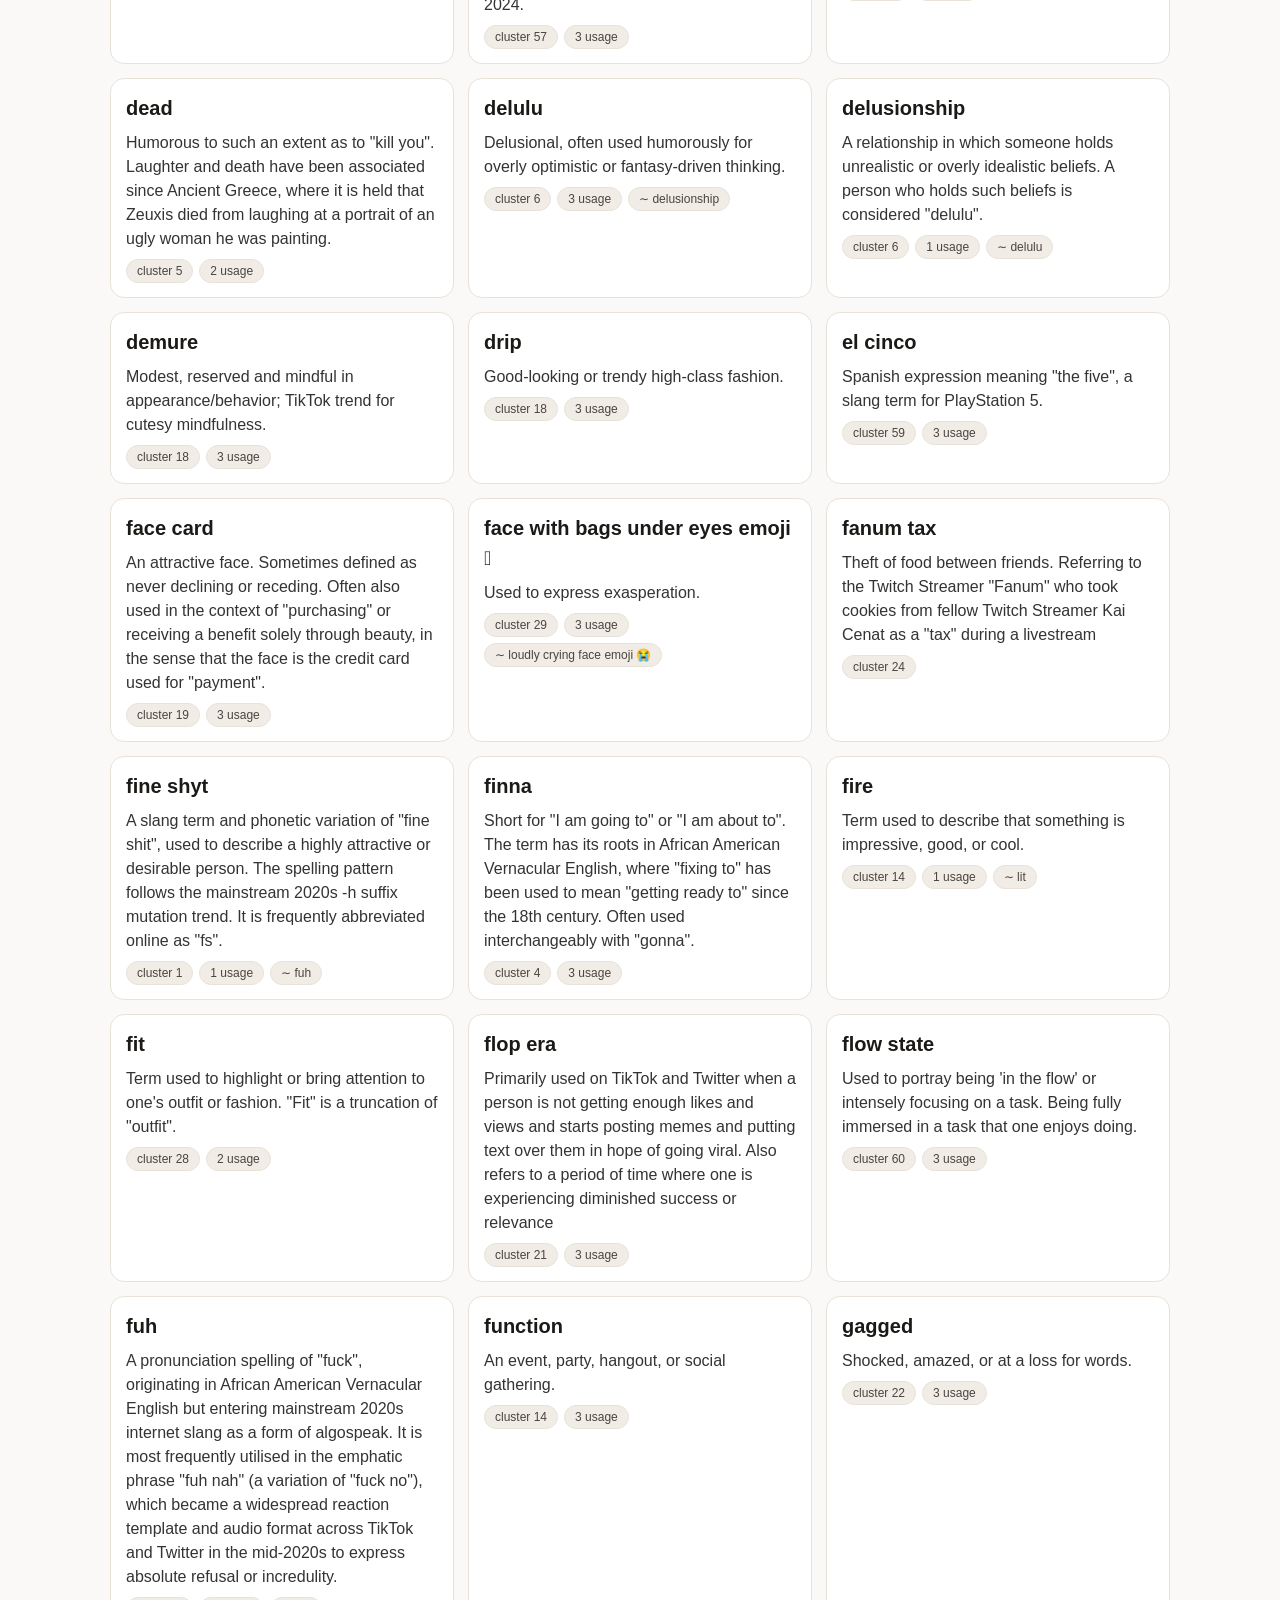
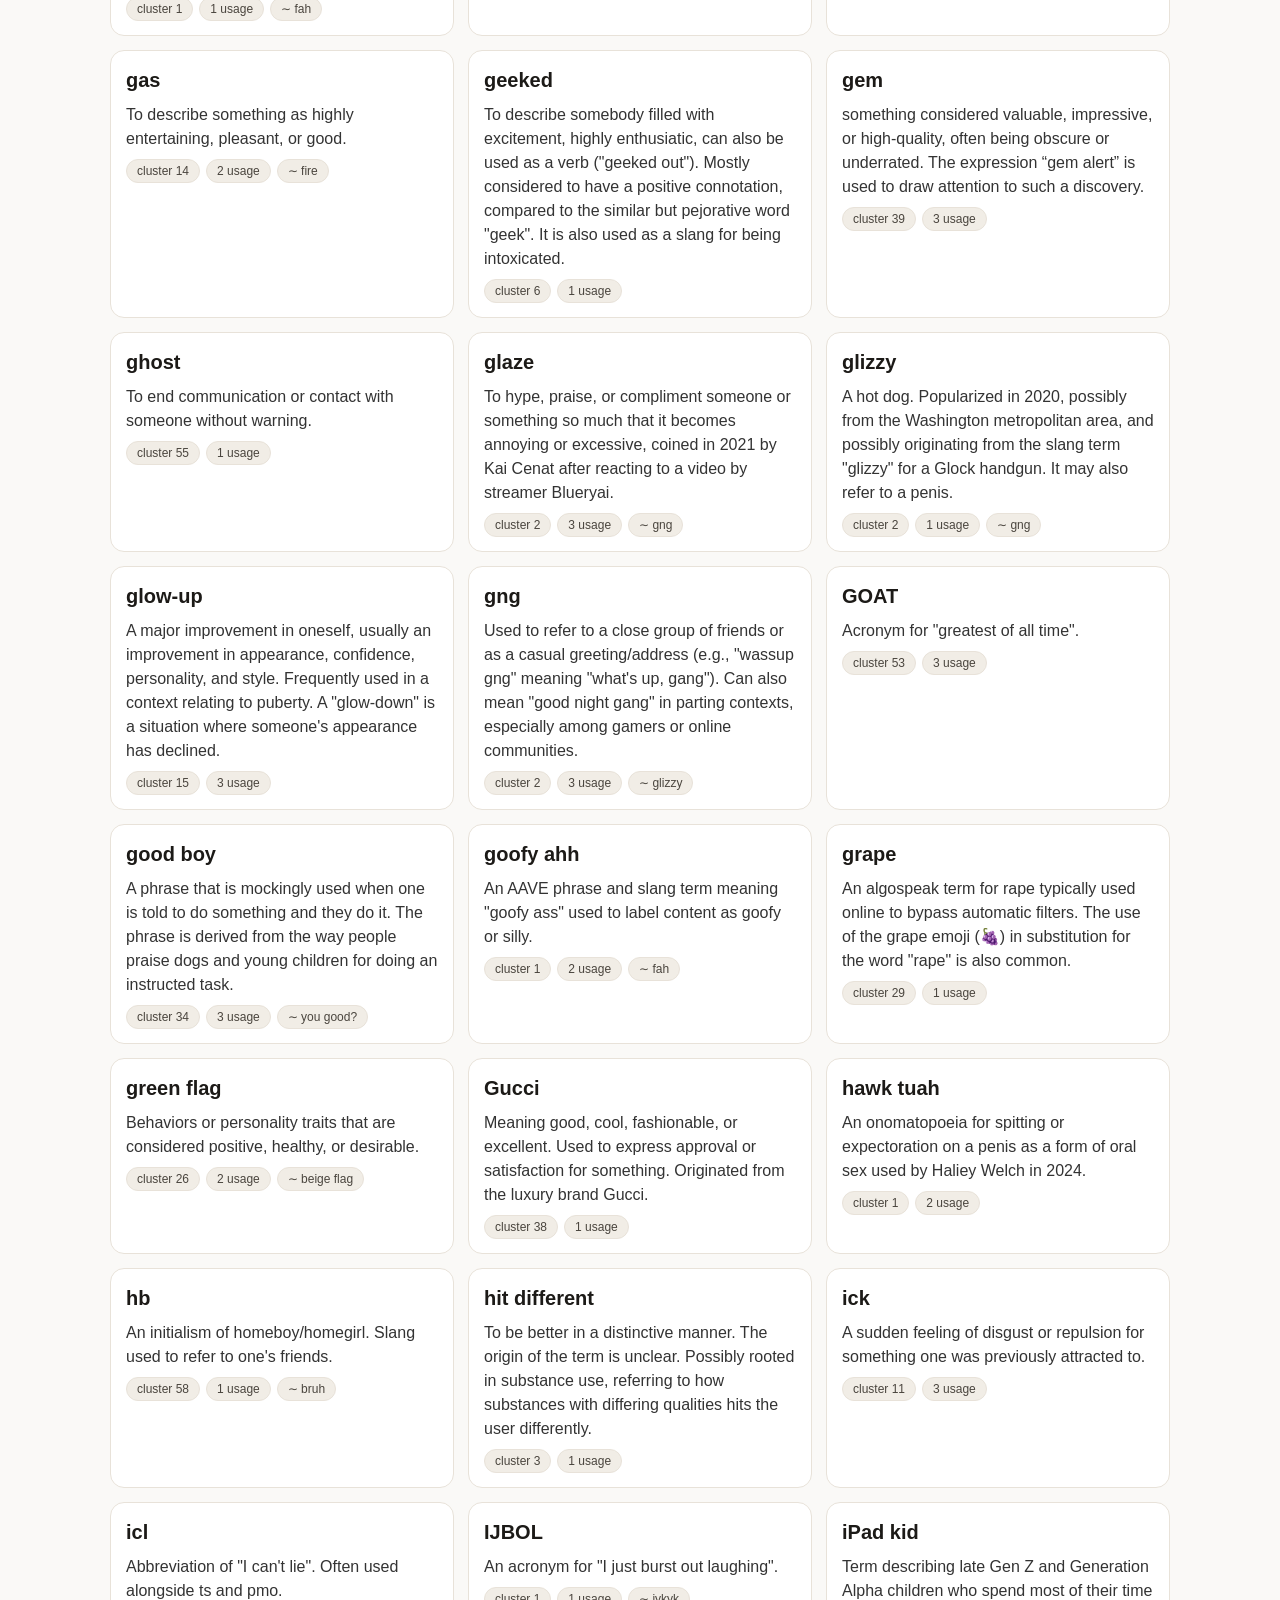
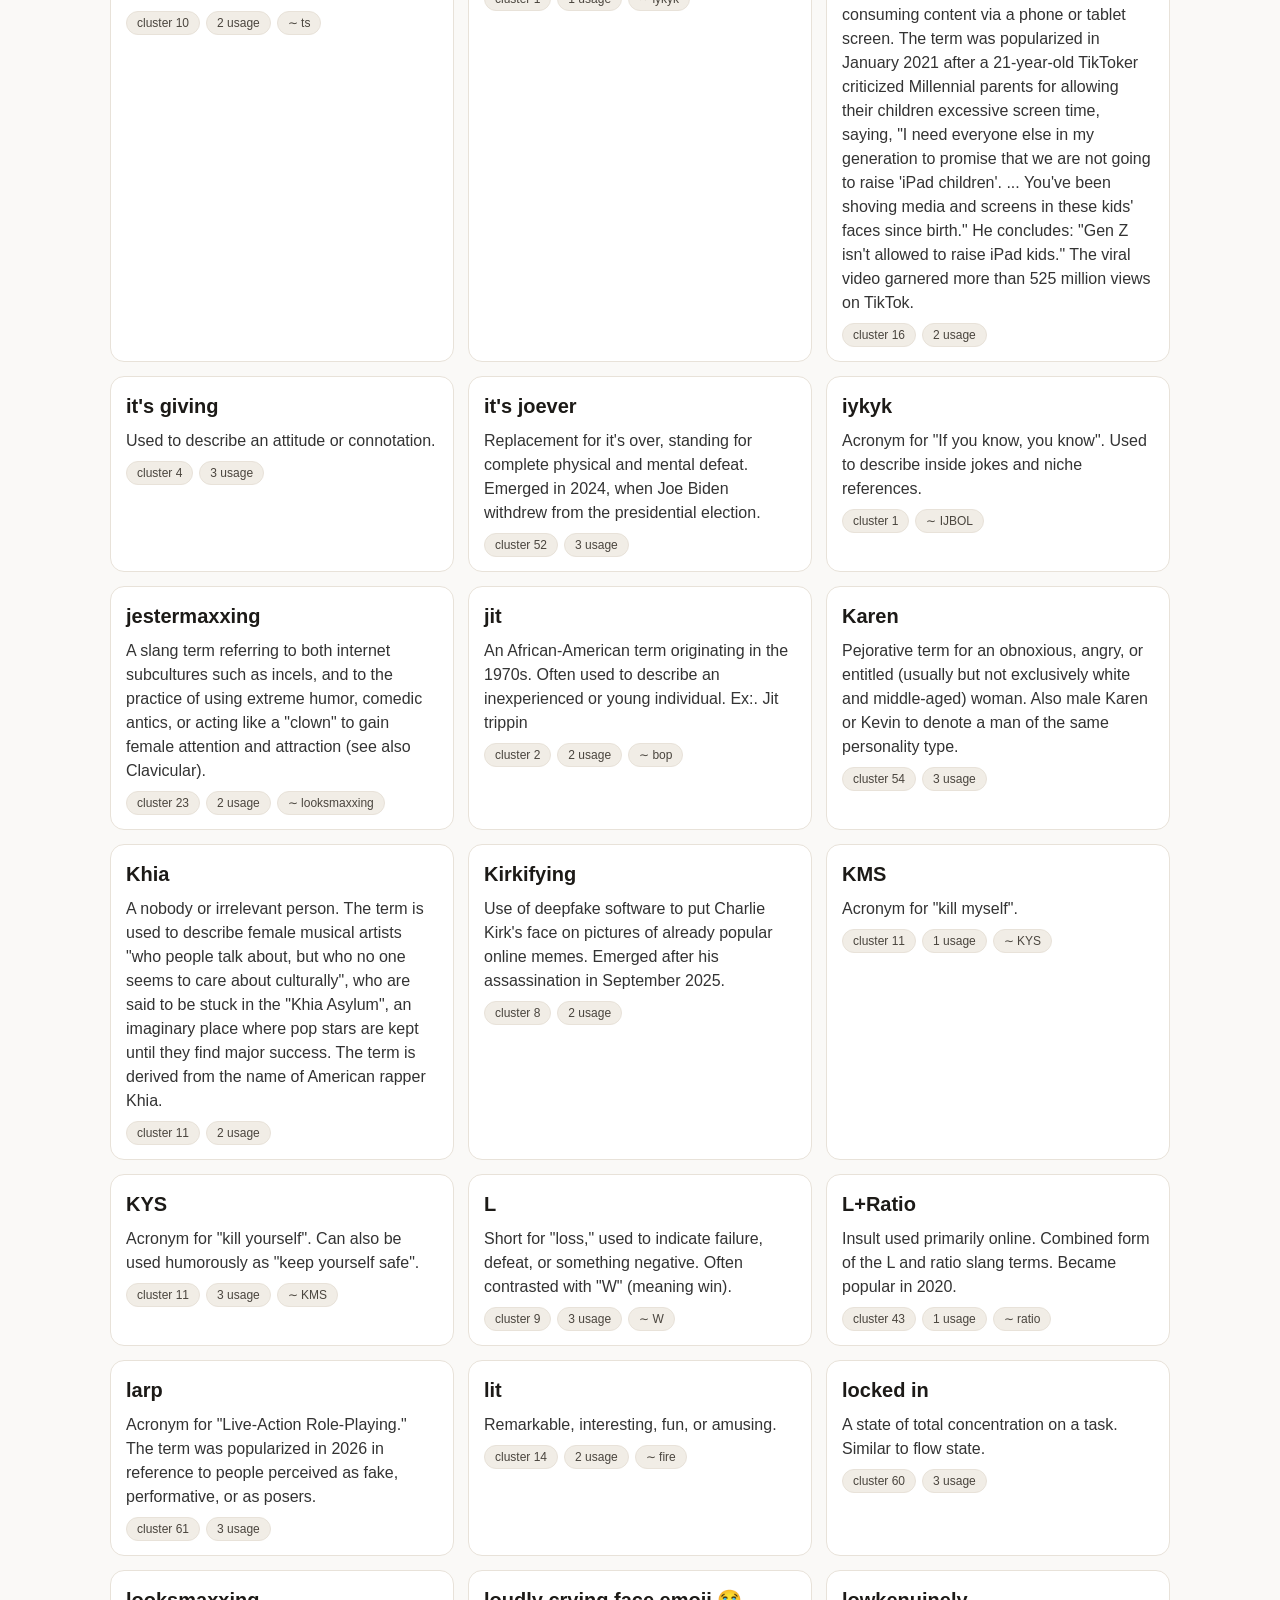
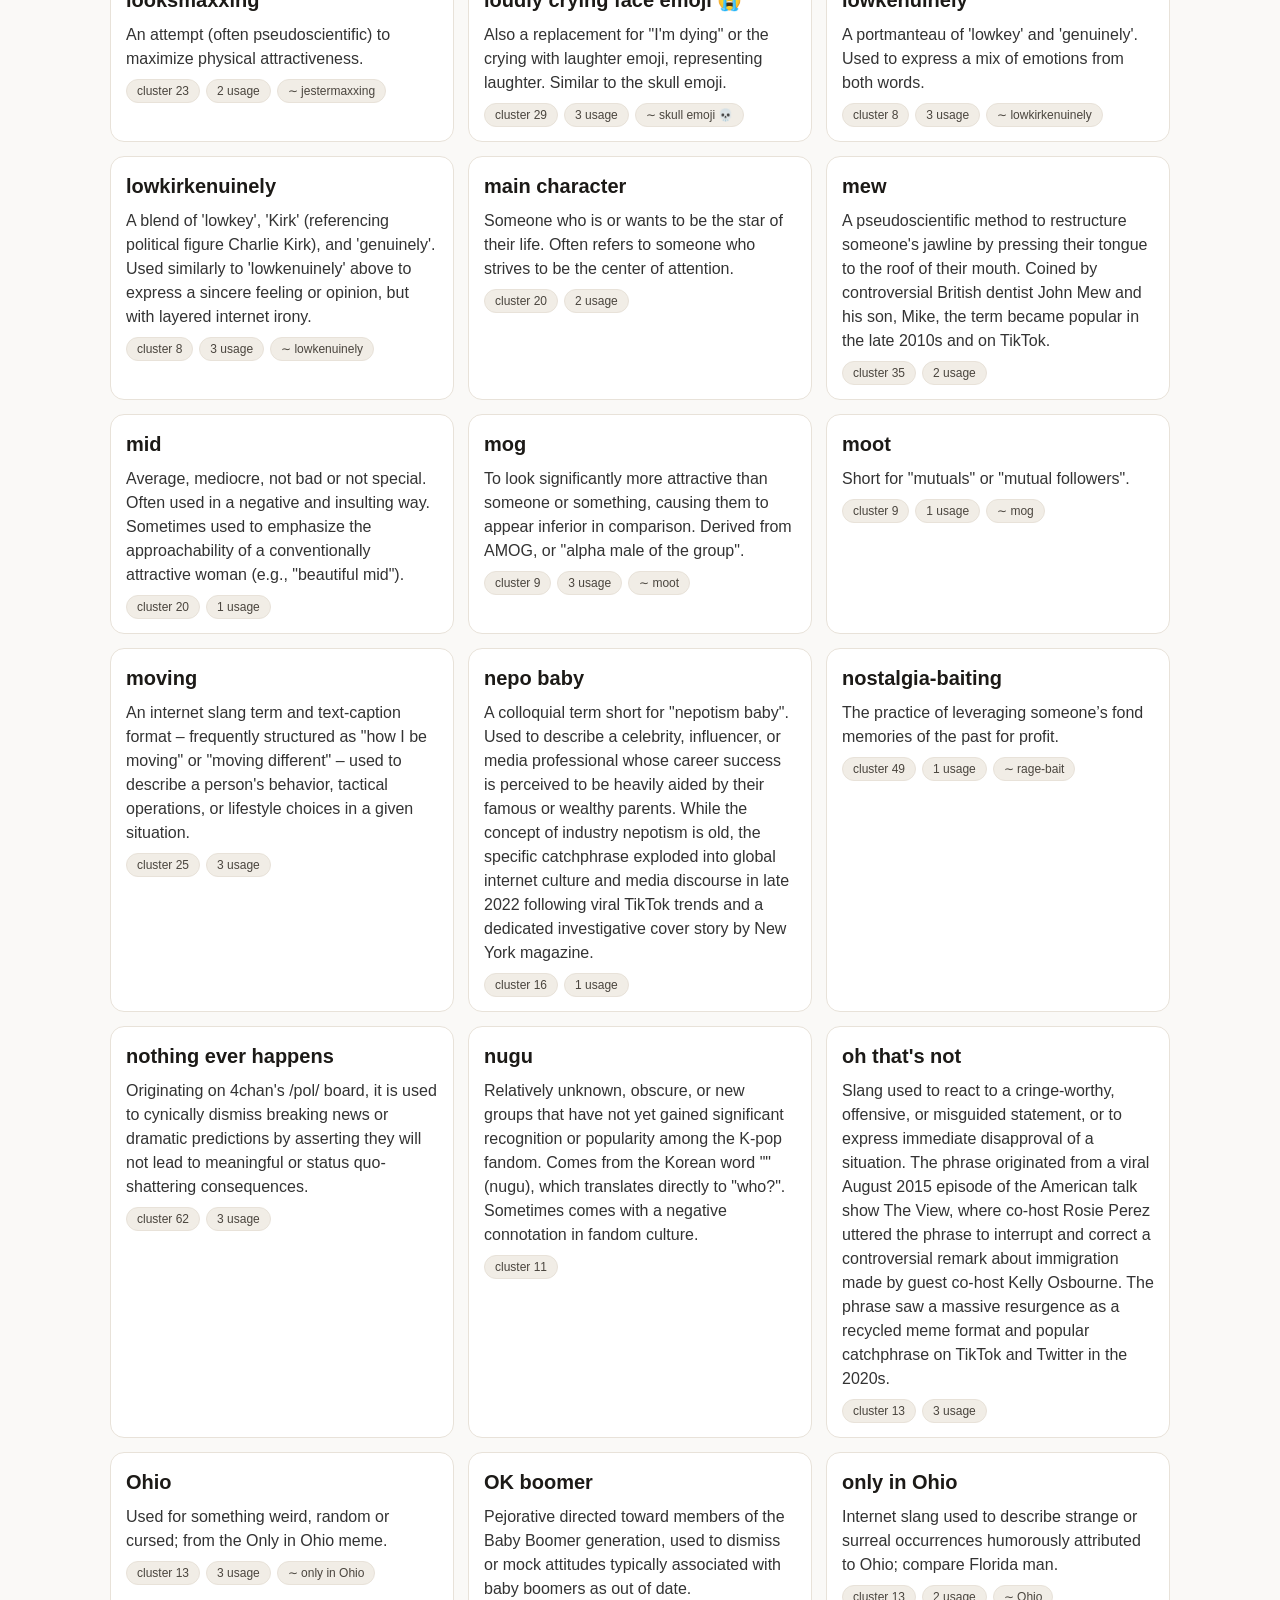
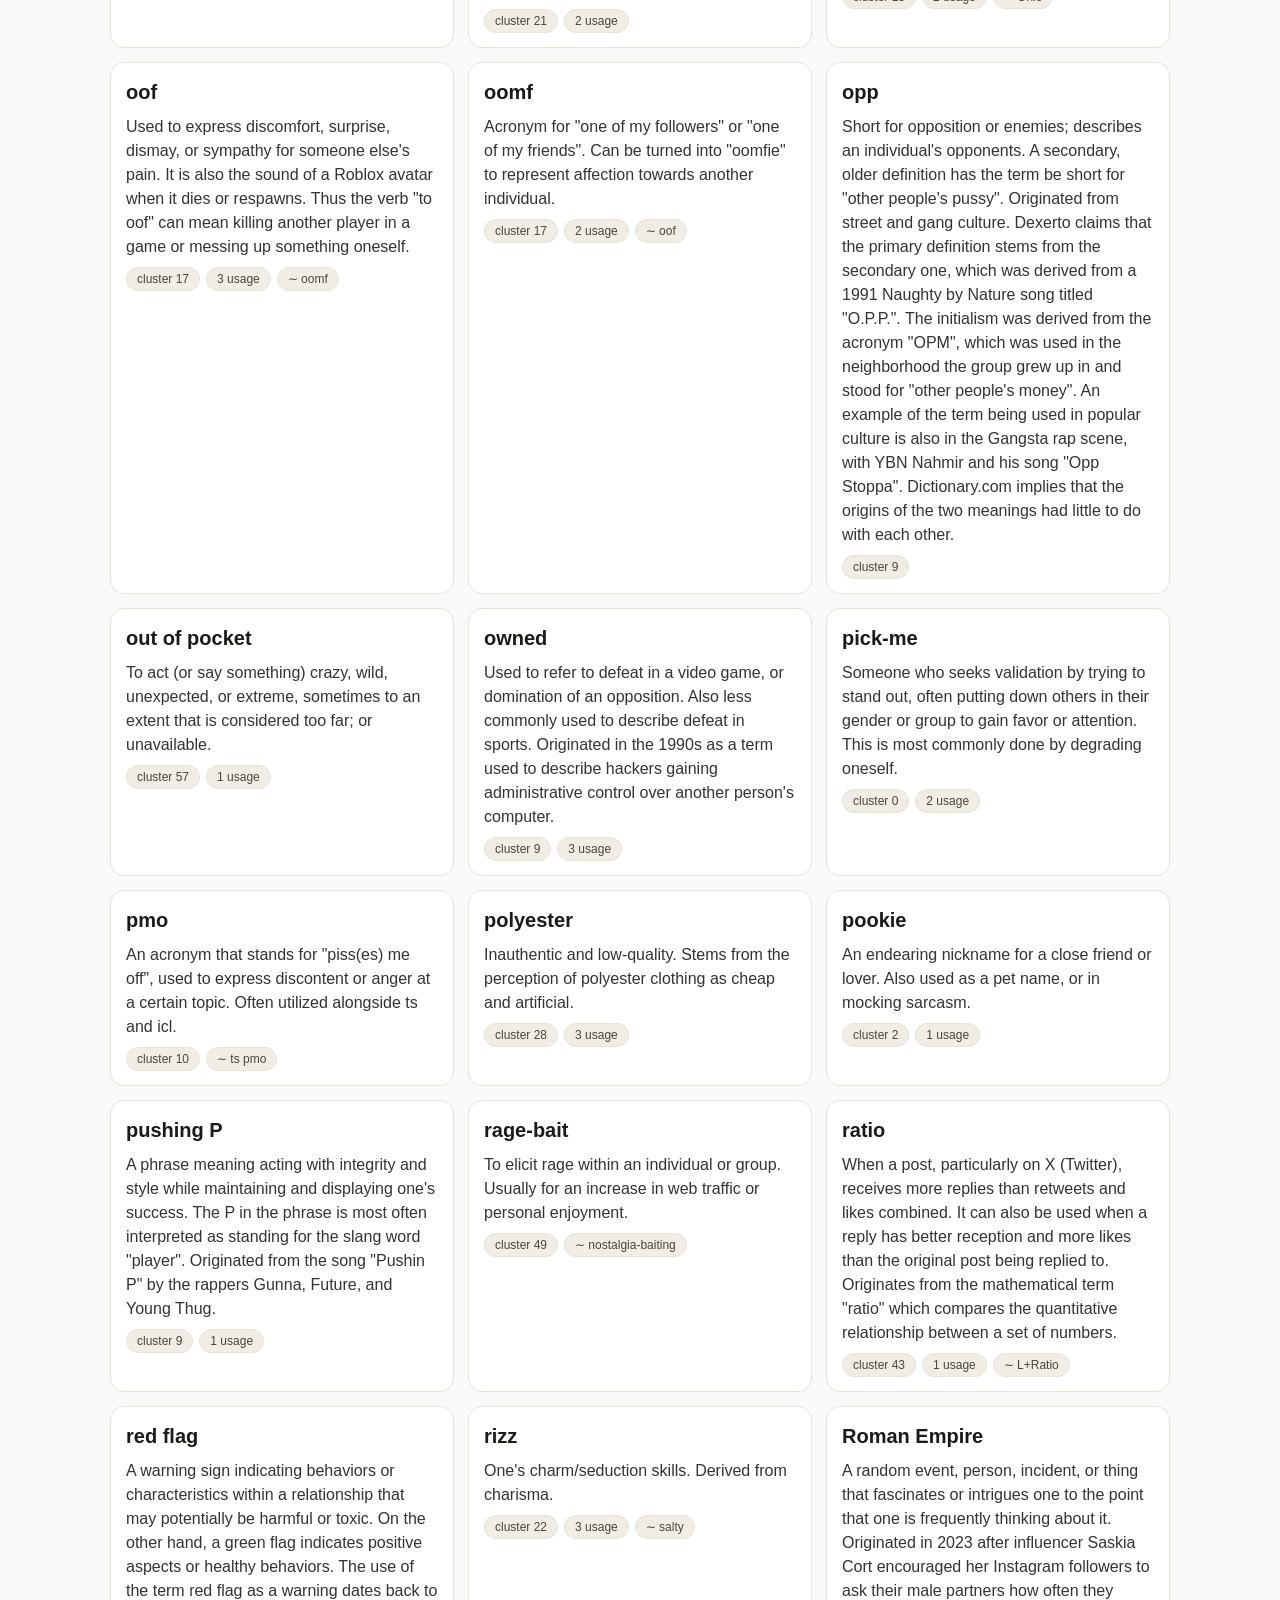
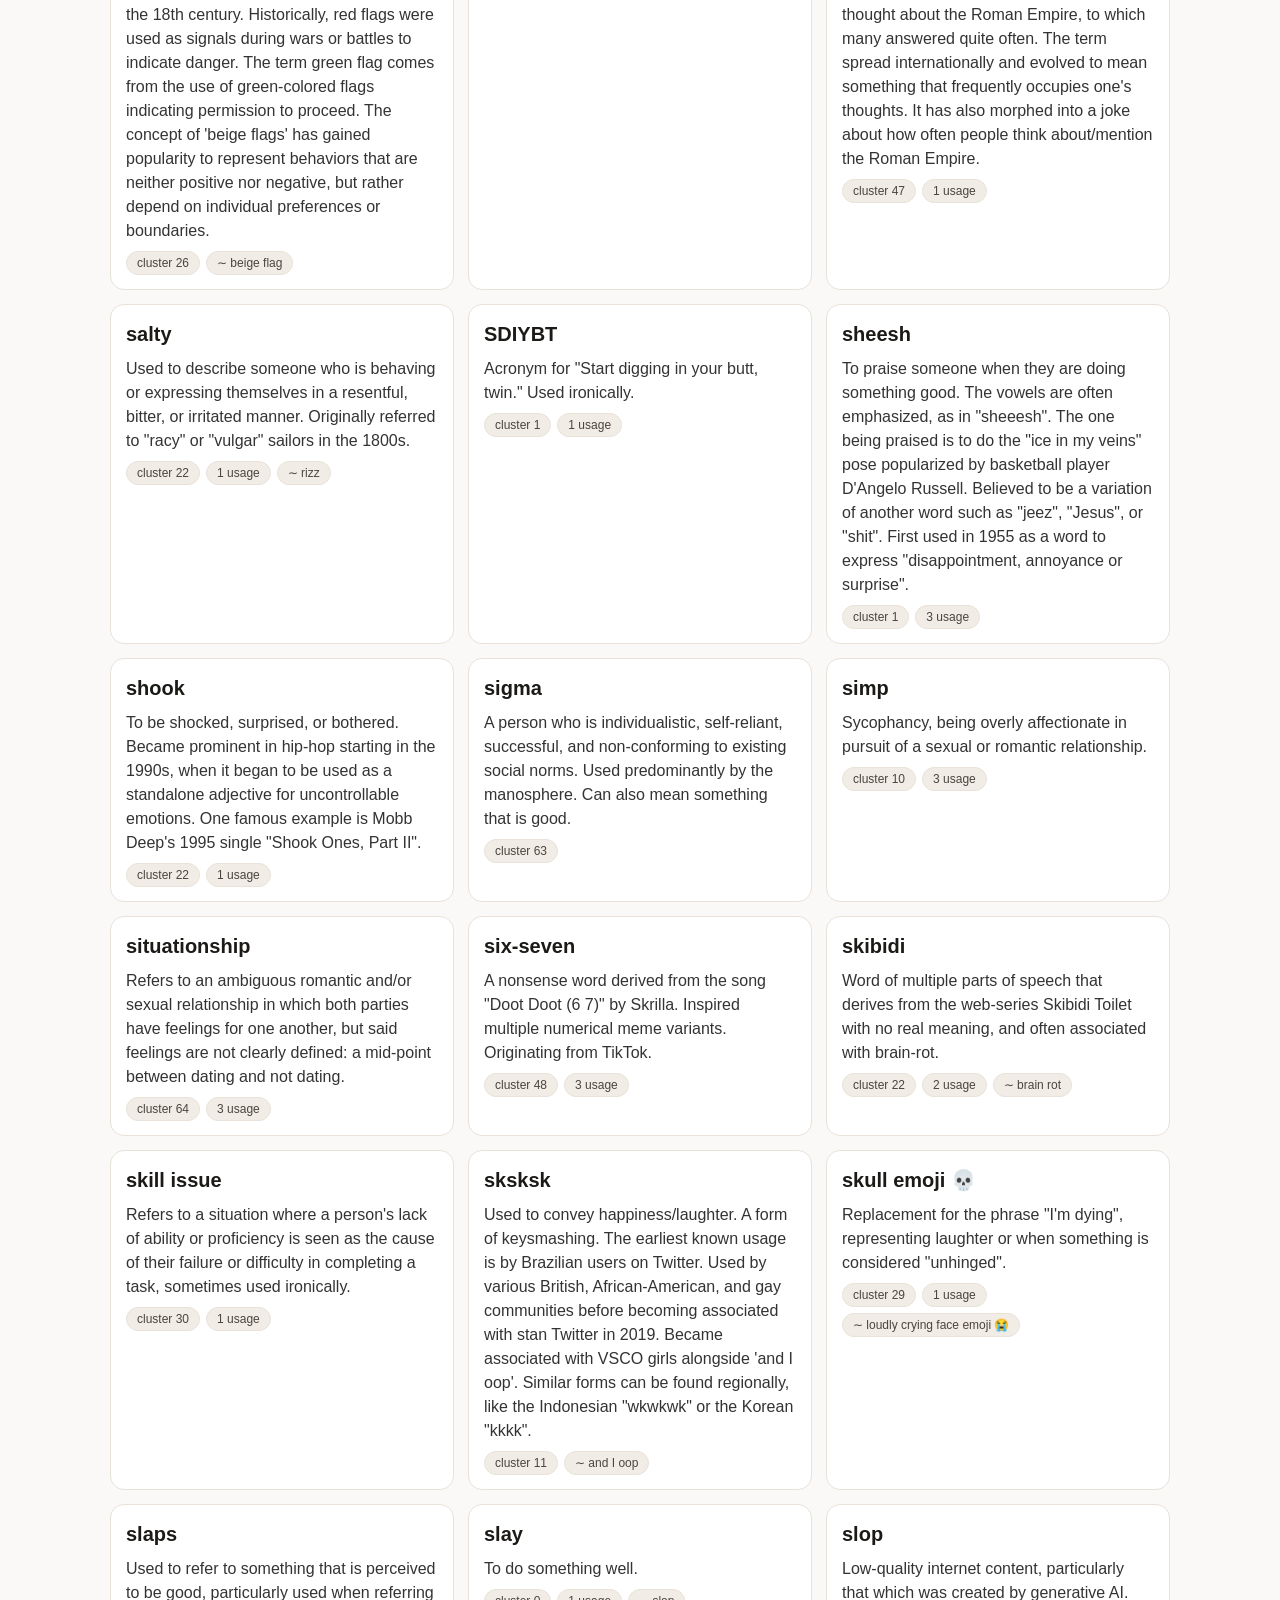
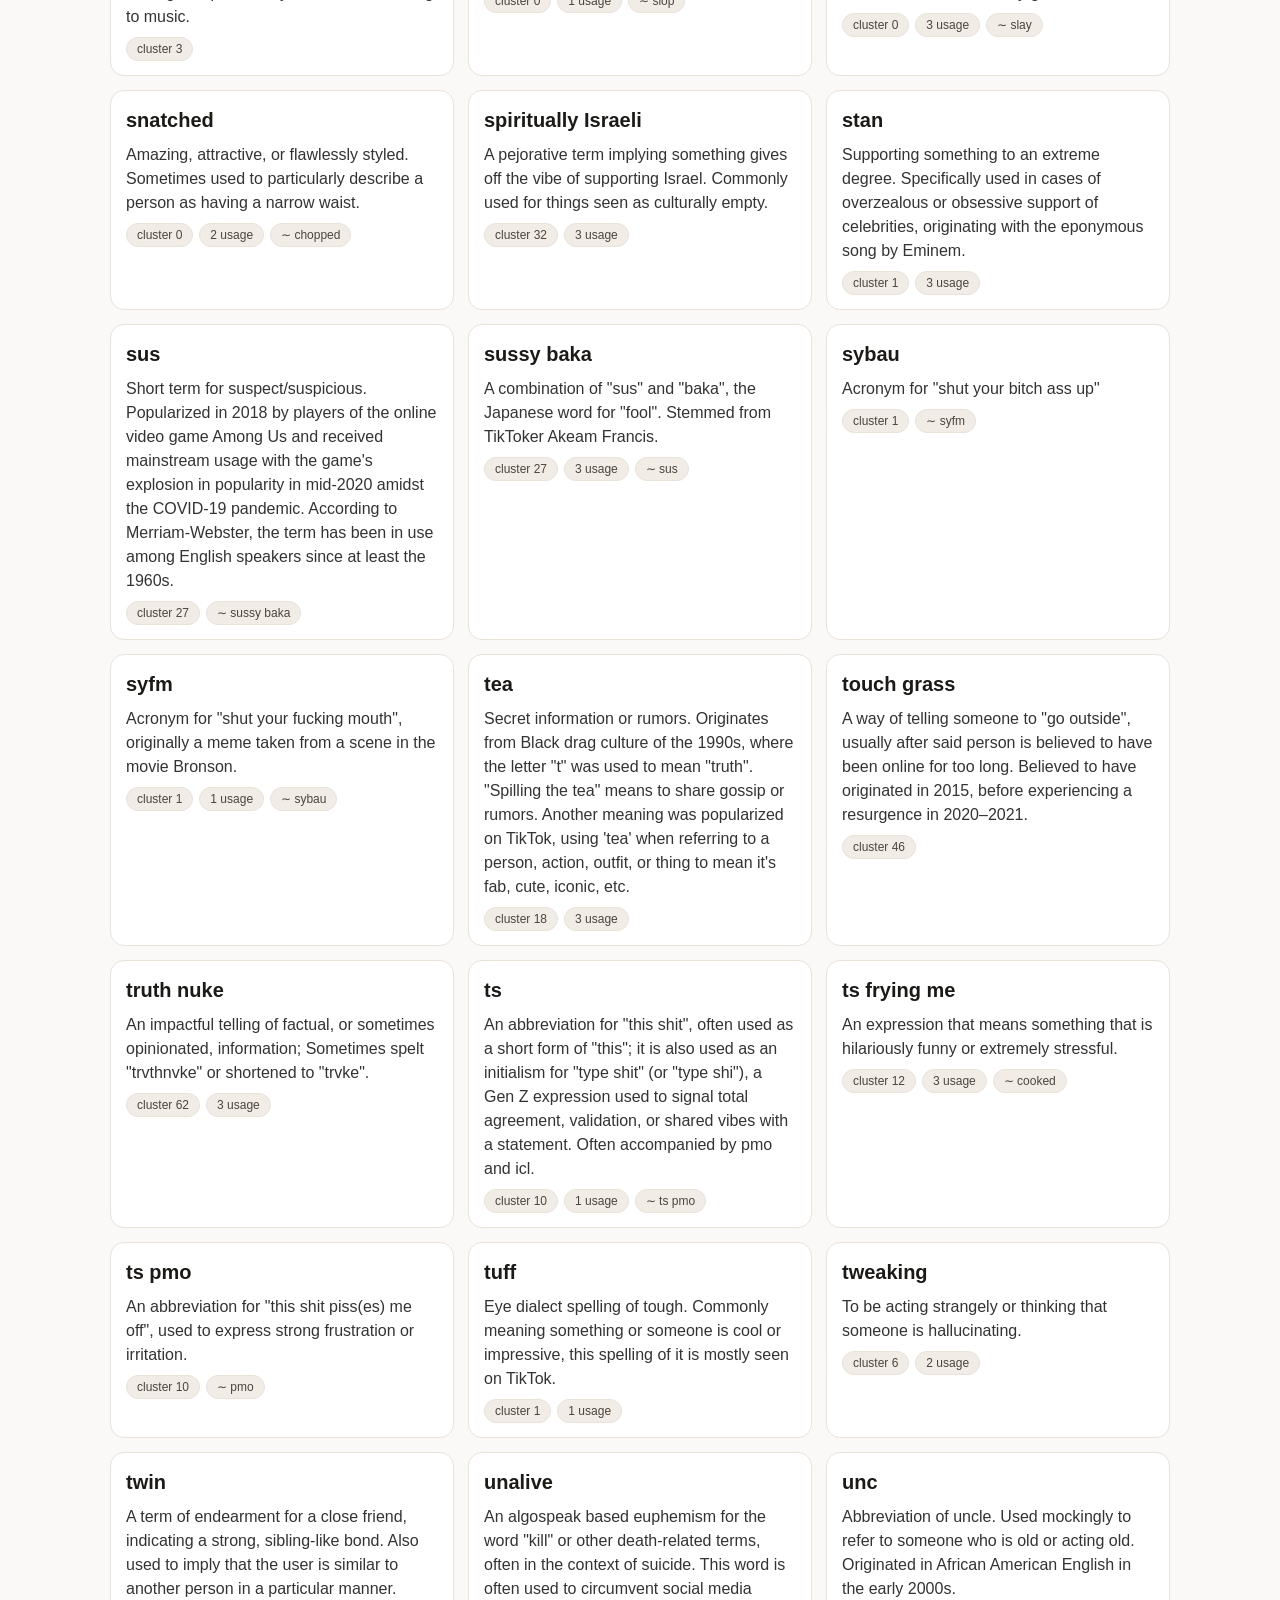
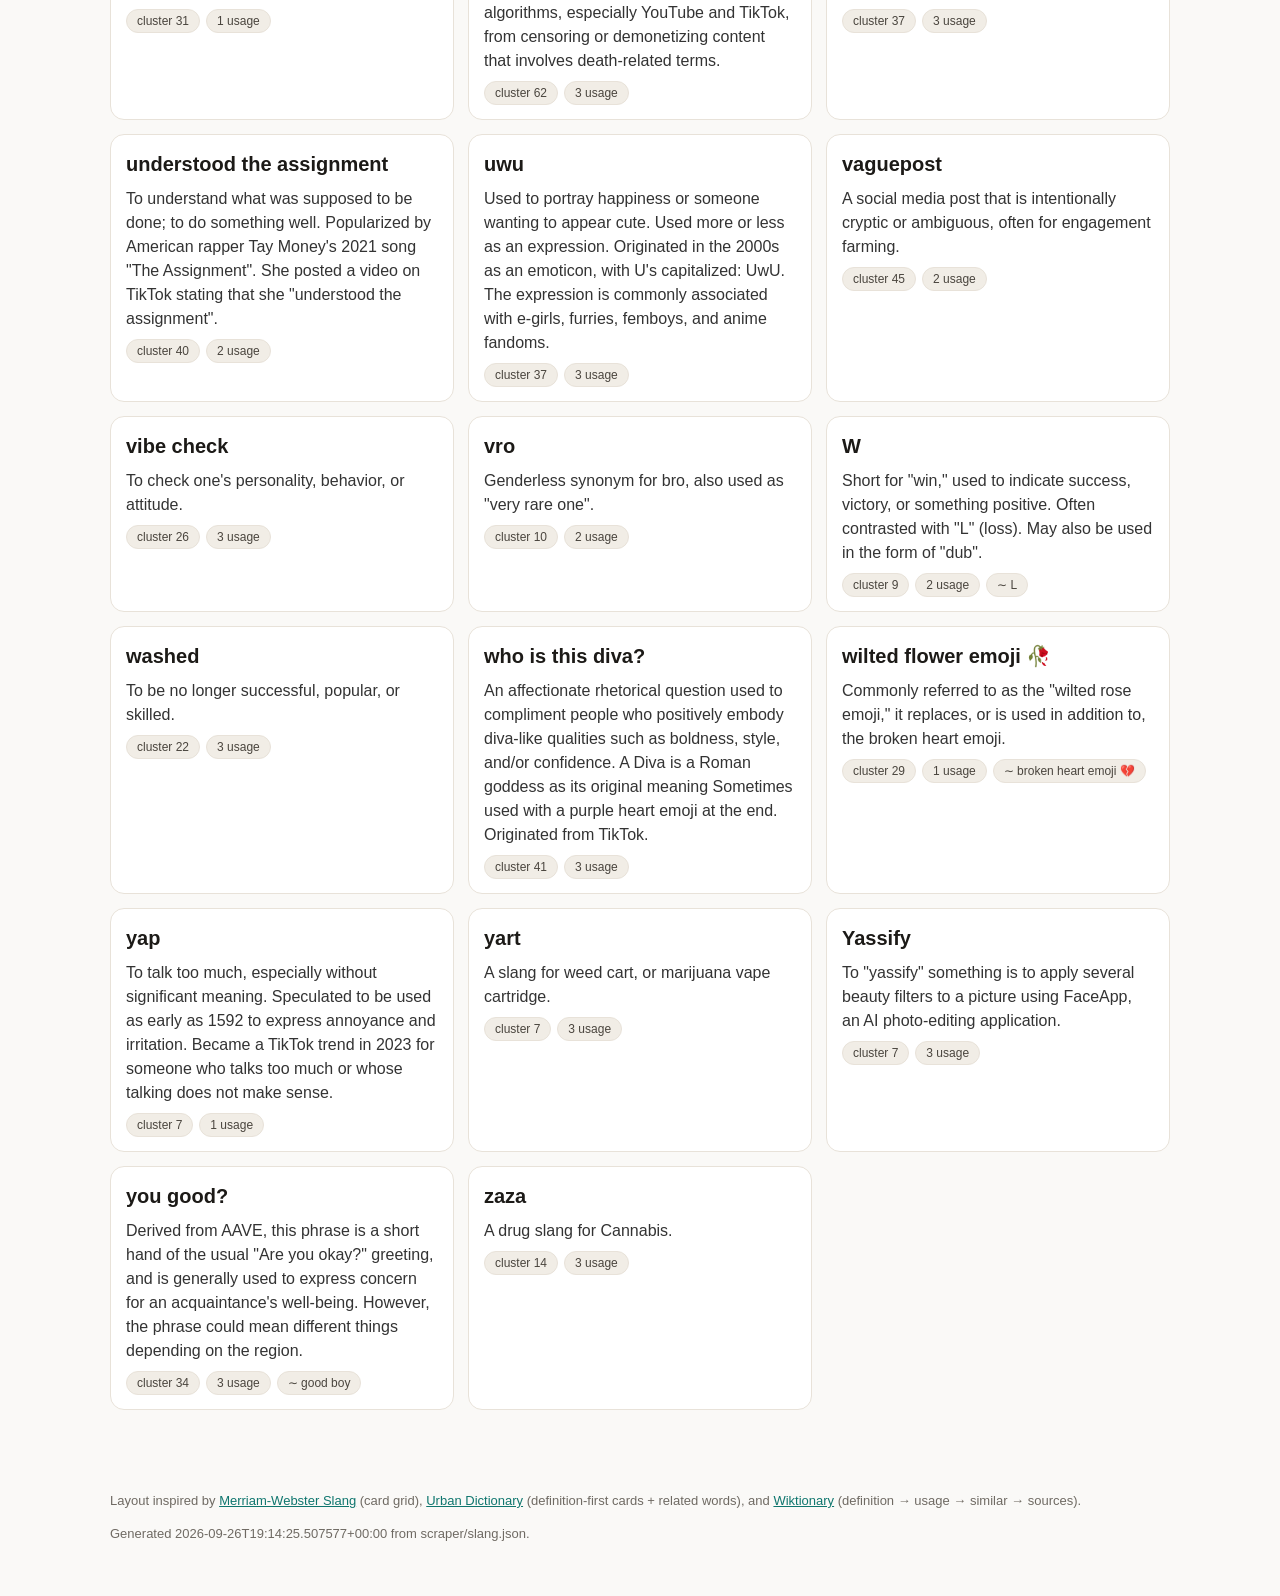
==== commit e3422b8c: "improve image generation" ====
--- a/docs/index.html
+++ b/docs/index.html
@@ -5,7 +5,7 @@
 <meta name="viewport" content="width=device-width, initial-scale=1" />
 <title>Code Slang — 2020s Slang Dictionary</title>
 <meta name="description" content="Browse 2020s slang definitions with real usage examples, similar terms, and sources." />
-<link rel="stylesheet" href="styles.css?v=20260919-183727" />
+<link rel="stylesheet" href="styles.css?v=20260926-191425" />
 </head>
 <body>
 <header class="site-header">
@@ -46,7 +46,7 @@
 
 <button id="blacklist-fab" class="blacklist-fab" type="button" title="Download blocklist JSON from checked cards (localhost only)" hidden>Blacklist</button>
 <button id="toTop" class="to-top" type="button" aria-label="Back to top" hidden>↑</button>
-<script>window.__V="20260919-183727";</script>
-<script src="app.js?v=20260919-183727"></script>
+<script>window.__V="20260926-191425";</script>
+<script src="app.js?v=20260926-191425"></script>
 </body>
 </html>
